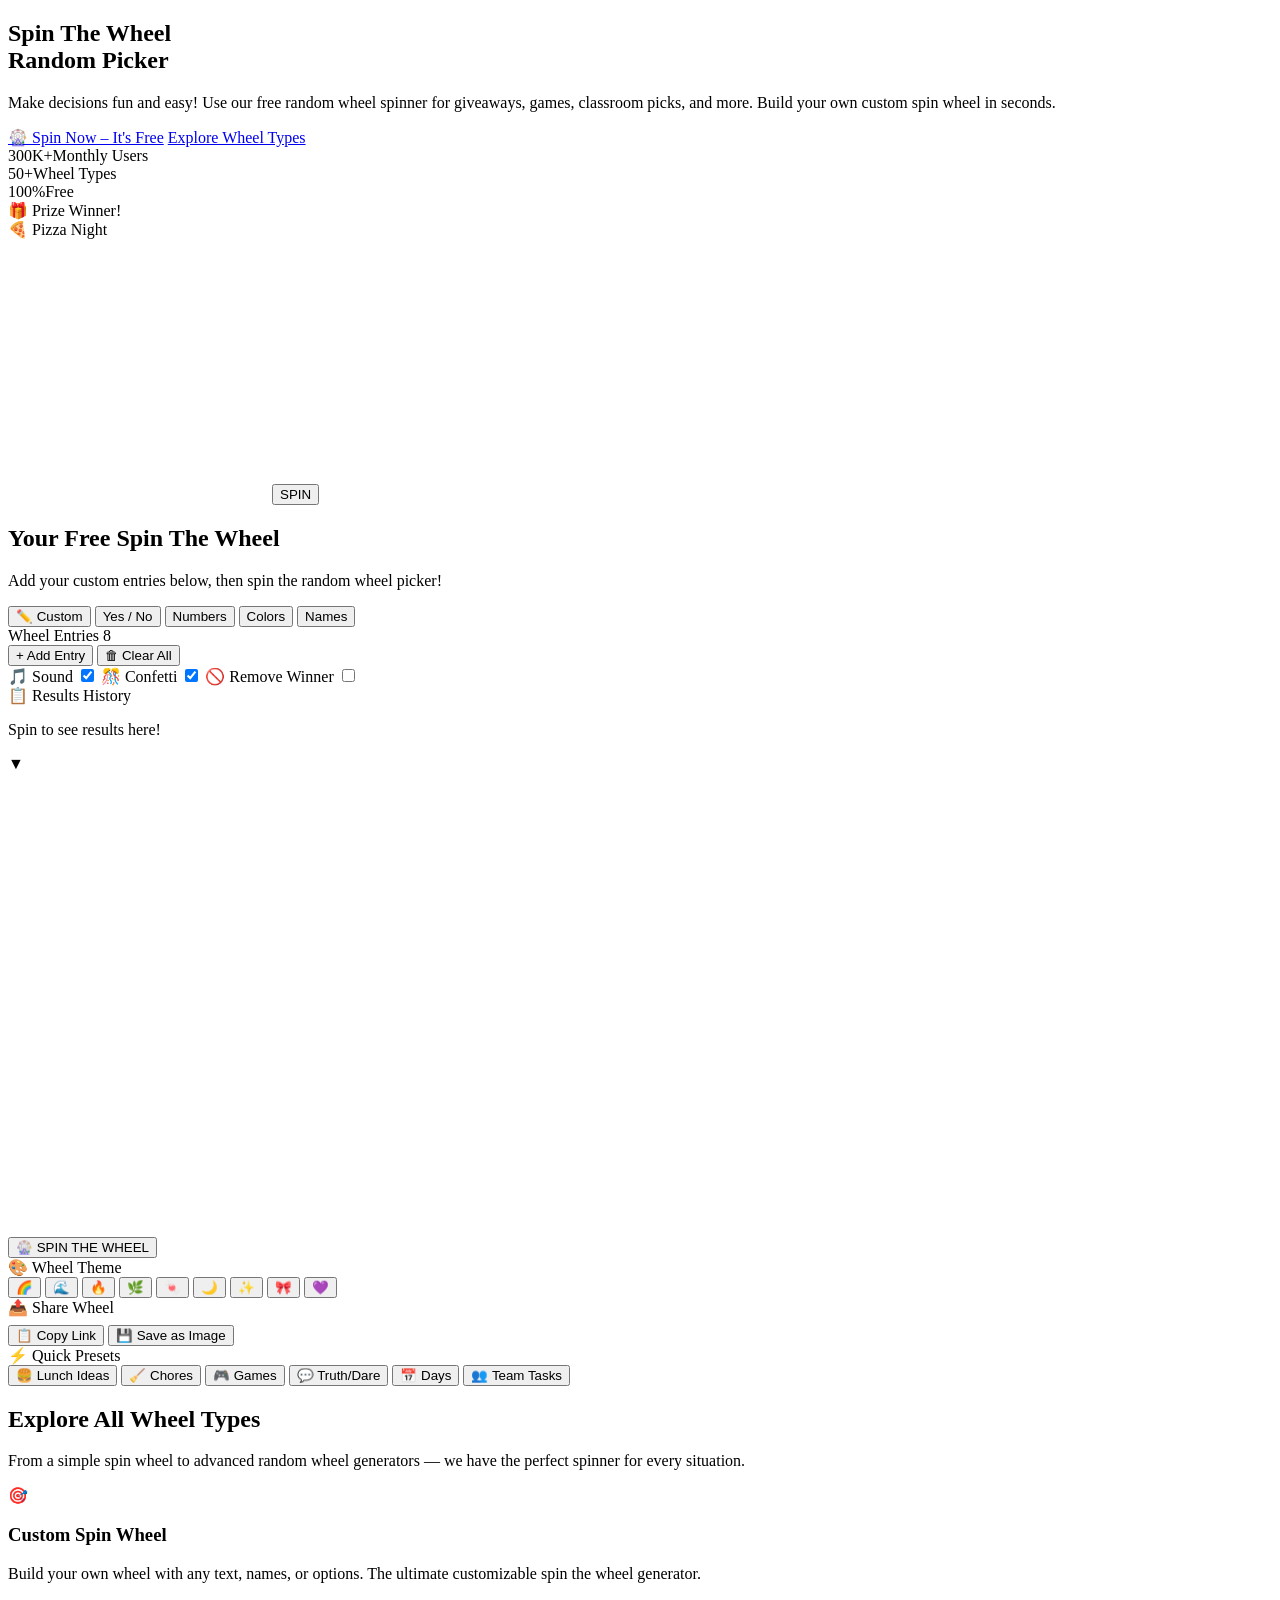
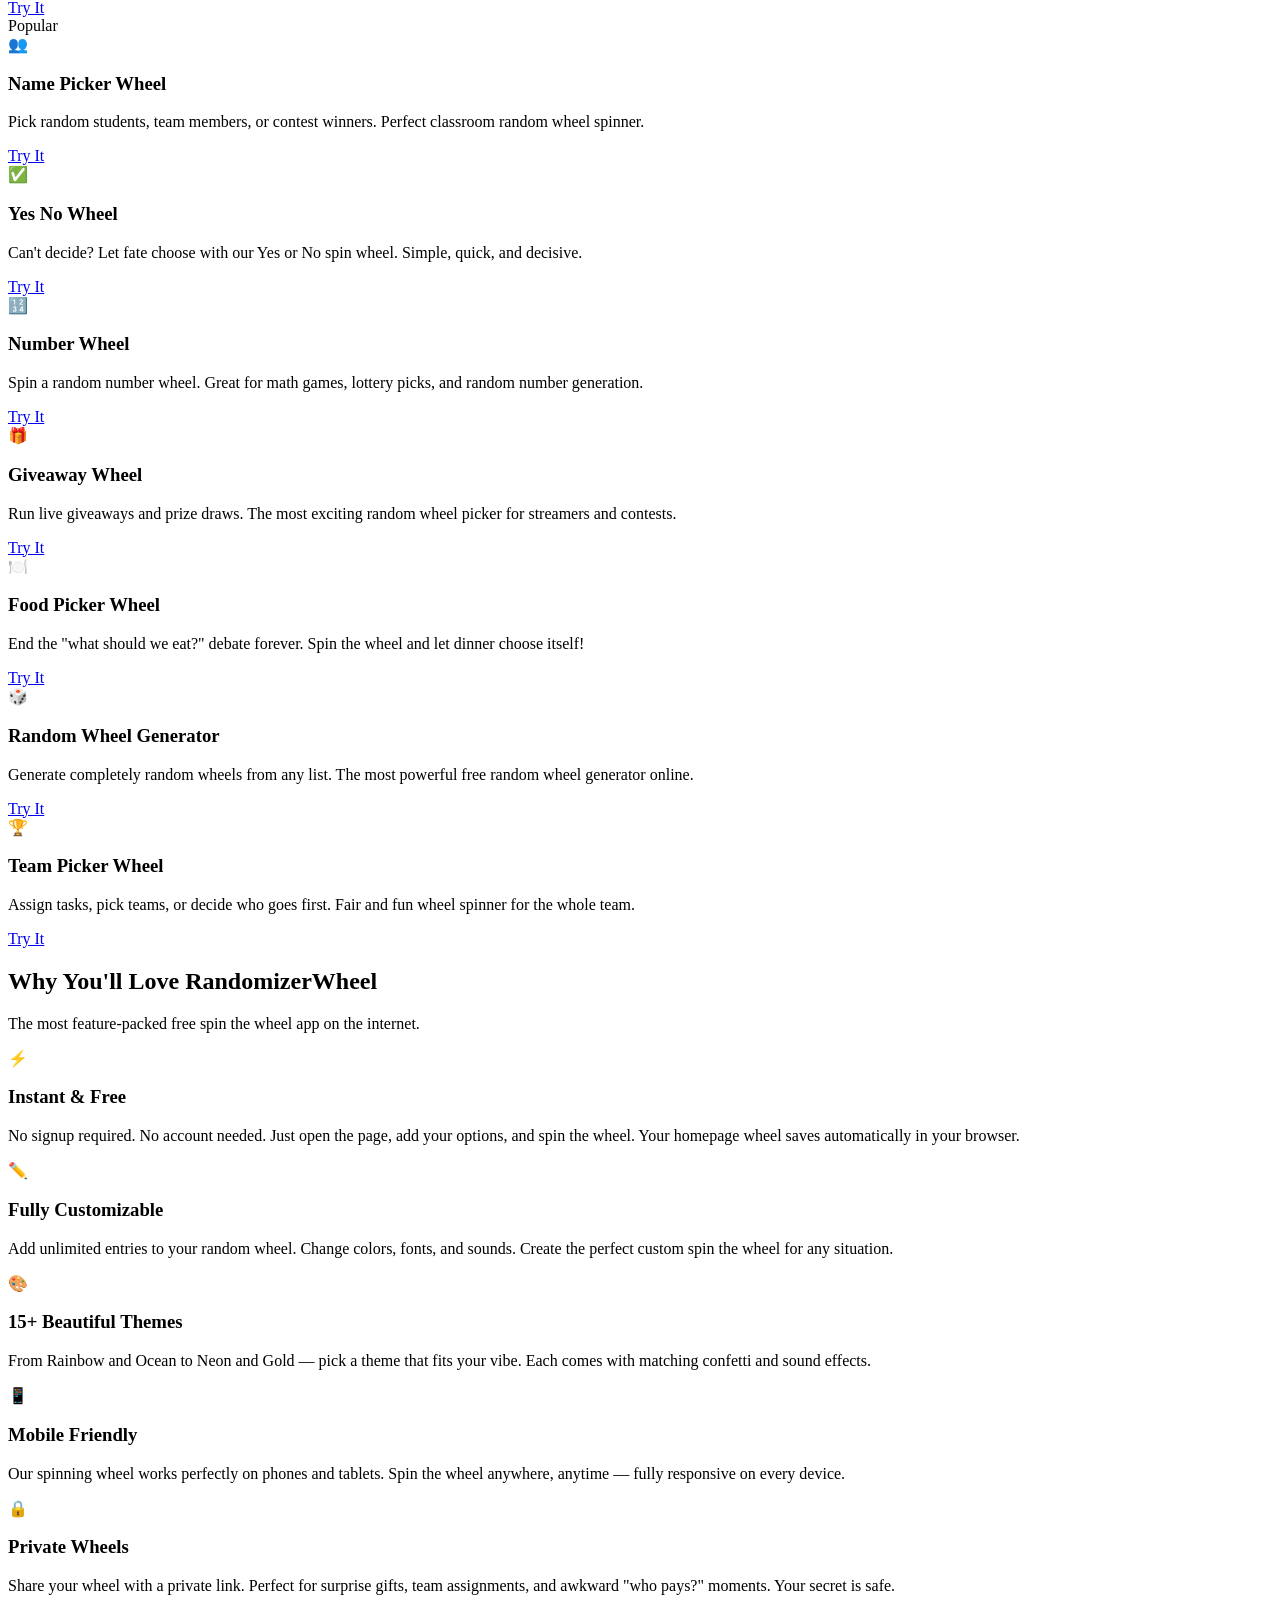
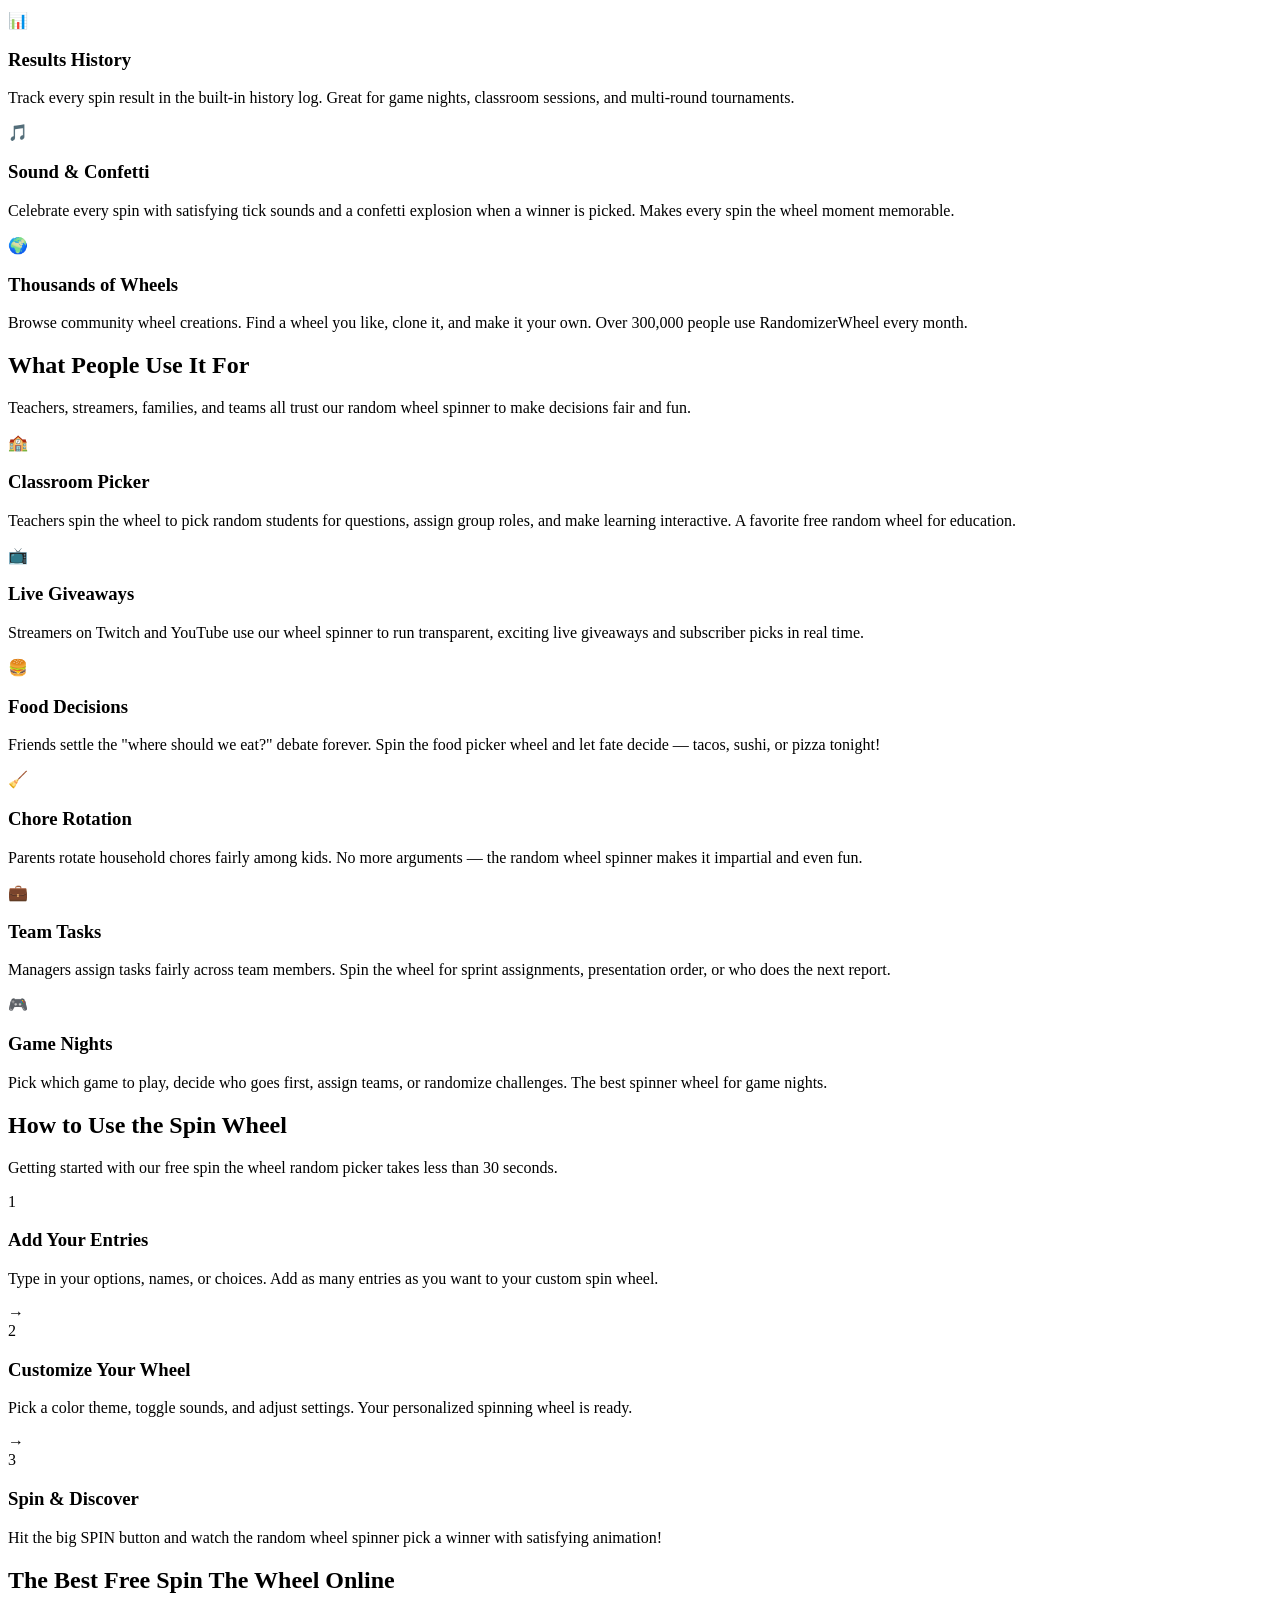
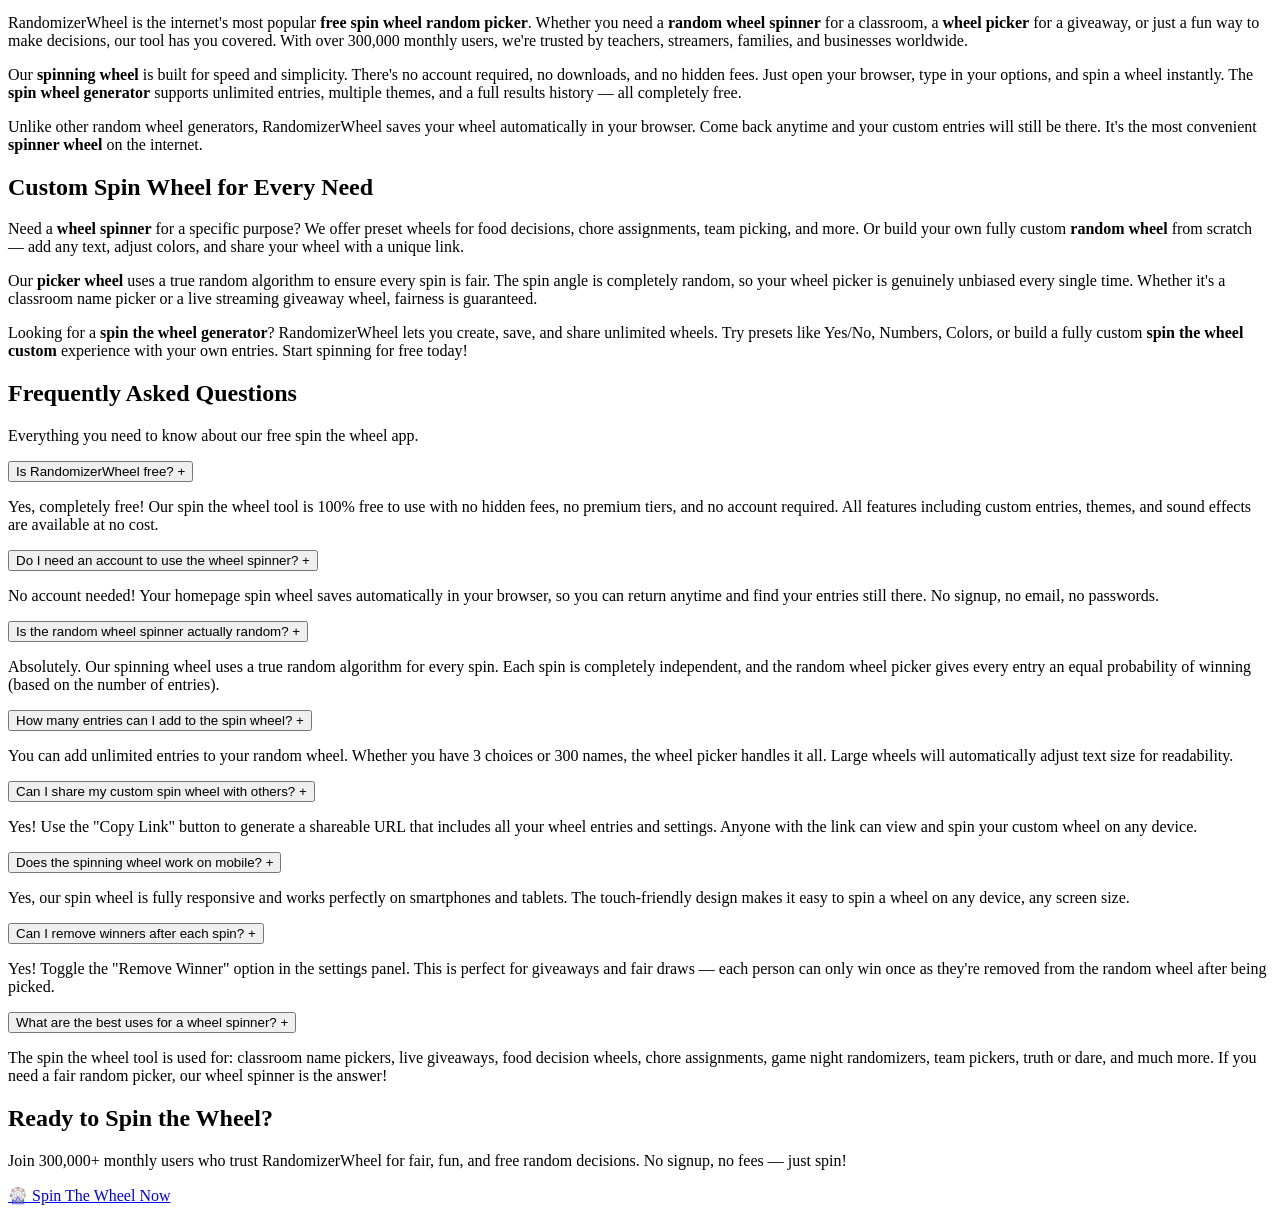
==== index.html @ 2c93ea84 "Update index.html" ====
<!DOCTYPE html>
<html lang="en">
<head>
  <meta charset="UTF-8" />
  <meta name="viewport" content="width=device-width, initial-scale=1.0" />
  <title>Spin The Wheel – Free Random Wheel Spinner | RandomizerWheel</title>
  <meta name="description" content="Spin the wheel for free! Use our random wheel spinner to pick winners, make decisions, and create custom wheels. The best free spin wheel random picker online." />
  <meta name="keywords" content="spin the wheel, wheel spinner, spin wheel, spinner wheel, random wheel, spinning wheel, spin a wheel, random wheel spinner, wheel picker, picker wheel, random wheel generator, free spin wheel" />
  <meta name="robots" content="index, follow" />
  <link rel="canonical" href="https://randomizerwheel.github.io/" />
  <link rel="icon" type="image/png" sizes="32x32" href="/favicon.png">

  <!-- Open Graph -->
  <meta property="og:title" content="Spin The Wheel – Free Random Wheel Spinner" />
  <meta property="og:description" content="Create custom spin wheels, pick random winners, and make decisions fun. Free online random wheel spinner." />
  <meta property="og:url" content="https://randomizerwheel.github.io/" />
  <meta property="og:type" content="website" />

  <!-- Schema Markup -->
  <script type="application/ld+json">
  {
    "@context": "https://schema.org",
    "@type": "WebApplication",
    "name": "RandomizerWheel – Spin The Wheel",
    "url": "https://randomizerwheel.github.io/",
    "description": "Free online spin the wheel random picker. Create custom spinner wheels for giveaways, classroom, games, and decisions.",
    "applicationCategory": "UtilityApplication",
    "operatingSystem": "Web Browser",
    "offers": { "@type": "Offer", "price": "0", "priceCurrency": "USD" },
    "featureList": [
      "Custom spin wheel creator",
      "Random wheel spinner",
      "Wheel picker",
      "Free spin wheel generator",
      "Mobile compatible"
    ]
  }
  </script>

  <link rel="preconnect" href="https://fonts.googleapis.com" />
  <link rel="preconnect" href="https://fonts.gstatic.com" crossorigin />
  <link href="https://fonts.googleapis.com/css2?family=Lilita+One&family=Nunito:wght@400;600;700;800;900&display=swap" rel="stylesheet" />

  <link rel="stylesheet" href="style.css" />
</head>
<body>

  <!-- Header injected by header.js -->
  <div id="site-header"></div>

  <main>
    <!-- HERO SECTION -->
    <section class="hero" id="home">
      <div class="hero-bg">
        <div class="confetti-bg"></div>
      </div>
      <div class="container hero-inner">
        <div class="hero-text">
          <h1 class="hero-title">Spin The Wheel<br /><span class="gradient-text">Random Picker</span></h1>
          <p class="hero-sub">Make decisions fun and easy! Use our free random wheel spinner for giveaways, games, classroom picks, and more. Build your own custom spin wheel in seconds.</p>
          <div class="hero-cta-row">
            <a href="#wheel-app" class="btn btn-primary btn-lg pulse-btn">🎡 Spin Now – It's Free</a>
            <a href="#wheel-types" class="btn btn-outline btn-lg">Explore Wheel Types</a>
          </div>
          <div class="hero-stats">
            <div class="stat"><span class="stat-num">300K+</span><span class="stat-lbl">Monthly Users</span></div>
            <div class="stat"><span class="stat-num">50+</span><span class="stat-lbl">Wheel Types</span></div>
            <div class="stat"><span class="stat-num">100%</span><span class="stat-lbl">Free</span></div>
          </div>
        </div>
        <div class="hero-wheel-preview">
          <div class="floating-card fc1">🎁 Prize Winner!</div>
          <div class="floating-card fc2">🍕 Pizza Night</div>
          <div class="mini-wheel-container">
            <canvas id="heroMiniWheel" width="260" height="260"></canvas>
            <button class="mini-spin-btn" id="heroSpinBtn">SPIN</button>
          </div>
        </div>
      </div>
    </section>

    <!-- MAIN WHEEL APP SECTION -->
    <section class="wheel-app-section" id="wheel-app">
      <div class="container">
        <h2 class="section-title">Your Free Spin The Wheel</h2>
        <p class="section-sub">Add your custom entries below, then spin the random wheel picker!</p>

        <div class="app-layout">
          <!-- Left Panel: Controls -->
          <div class="app-controls">
            <div class="wheel-type-tabs">
              <button class="tab-btn active" data-wheel="custom">✏️ Custom</button>
              <button class="tab-btn" data-wheel="yesno">Yes / No</button>
              <button class="tab-btn" data-wheel="numbers">Numbers</button>
              <button class="tab-btn" data-wheel="colors">Colors</button>
              <button class="tab-btn" data-wheel="names">Names</button>
            </div>

            <div class="entries-panel" id="entriesPanel">
              <div class="entries-header">
                <span>Wheel Entries</span>
                <span class="entry-count" id="entryCount">8</span>
              </div>
              <div class="entries-list" id="entriesList"></div>
              <div class="entries-actions">
                <button class="btn btn-sm btn-add" id="addEntryBtn">+ Add Entry</button>
                <button class="btn btn-sm btn-danger" id="clearAllBtn">🗑 Clear All</button>
              </div>
            </div>

            <div class="spin-settings">
              <label class="setting-row">
                <span>🎵 Sound</span>
                <input type="checkbox" id="soundToggle" checked />
                <span class="toggle"></span>
              </label>
              <label class="setting-row">
                <span>🎊 Confetti</span>
                <input type="checkbox" id="confettiToggle" checked />
                <span class="toggle"></span>
              </label>
              <label class="setting-row">
                <span>🚫 Remove Winner</span>
                <input type="checkbox" id="removeToggle" />
                <span class="toggle"></span>
              </label>
            </div>

            <div class="results-history" id="resultsHistory">
              <div class="results-title">📋 Results History</div>
              <div id="historyList" class="history-list"><p class="history-empty">Spin to see results here!</p></div>
              <button class="btn btn-sm btn-outline" id="clearHistoryBtn" style="display:none">Clear History</button>
            </div>
          </div>

          <!-- Center: Wheel Canvas -->
          <div class="wheel-center">
            <div class="wheel-wrapper">
              <div class="wheel-pointer">▼</div>
              <canvas id="mainWheel" width="460" height="460"></canvas>
            </div>
            <button class="btn btn-primary btn-xl spin-main-btn" id="mainSpinBtn">
              <span class="spin-icon">🎡</span> SPIN THE WHEEL
            </button>
            <div class="winner-display" id="winnerDisplay" style="display:none">
              <div class="winner-inner">
                <div class="winner-emoji">🎉</div>
                <div class="winner-label">Winner!</div>
                <div class="winner-name" id="winnerName"></div>
                <button class="btn btn-sm btn-outline" id="spinAgainBtn">Spin Again</button>
              </div>
            </div>
          </div>

          <!-- Right Panel: Themes -->
          <div class="app-right">
            <div class="theme-panel">
              <div class="theme-title">🎨 Wheel Theme</div>
              <div class="theme-grid" id="themeGrid">
                <button class="theme-btn active" data-theme="rainbow" title="Rainbow">🌈</button>
                <button class="theme-btn" data-theme="ocean" title="Ocean">🌊</button>
                <button class="theme-btn" data-theme="fire" title="Fire">🔥</button>
                <button class="theme-btn" data-theme="forest" title="Forest">🌿</button>
                <button class="theme-btn" data-theme="candy" title="Candy">🍬</button>
                <button class="theme-btn" data-theme="night" title="Night">🌙</button>
                <button class="theme-btn" data-theme="gold" title="Gold">✨</button>
                <button class="theme-btn" data-theme="pastel" title="Pastel">🎀</button>
                <button class="theme-btn" data-theme="neon" title="Neon">💜</button>
              </div>
            </div>

            <div class="share-panel">
              <div class="theme-title">📤 Share Wheel</div>
              <button class="btn btn-sm btn-outline full-width" id="copyLinkBtn">📋 Copy Link</button>
              <button class="btn btn-sm btn-outline full-width" id="saveImageBtn" style="margin-top:8px">💾 Save as Image</button>
            </div>

            <div class="quick-presets">
              <div class="theme-title">⚡ Quick Presets</div>
              <button class="preset-btn" data-preset="lunch">🍔 Lunch Ideas</button>
              <button class="preset-btn" data-preset="chores">🧹 Chores</button>
              <button class="preset-btn" data-preset="games">🎮 Games</button>
              <button class="preset-btn" data-preset="truth">💬 Truth/Dare</button>
              <button class="preset-btn" data-preset="days">📅 Days</button>
              <button class="preset-btn" data-preset="team">👥 Team Tasks</button>
            </div>
          </div>
        </div>
      </div>
    </section>

    <!-- WHEEL TYPES SECTION -->
    <section class="wheel-types-section" id="wheel-types">
      <div class="container">
        <h2 class="section-title">Explore All Wheel Types</h2>
        <p class="section-sub">From a simple spin wheel to advanced random wheel generators — we have the perfect spinner for every situation.</p>
        <div class="types-grid">
          <div class="type-card">
            <div class="type-icon">🎯</div>
            <h3>Custom Spin Wheel</h3>
            <p>Build your own wheel with any text, names, or options. The ultimate customizable spin the wheel generator.</p>
            <a href="#wheel-app" class="btn btn-sm btn-primary">Try It</a>
          </div>
          <div class="type-card featured">
            <div class="type-badge">Popular</div>
            <div class="type-icon">👥</div>
            <h3>Name Picker Wheel</h3>
            <p>Pick random students, team members, or contest winners. Perfect classroom random wheel spinner.</p>
            <a href="#wheel-app" class="btn btn-sm btn-primary">Try It</a>
          </div>
          <div class="type-card">
            <div class="type-icon">✅</div>
            <h3>Yes No Wheel</h3>
            <p>Can't decide? Let fate choose with our Yes or No spin wheel. Simple, quick, and decisive.</p>
            <a href="#wheel-app" class="btn btn-sm btn-primary">Try It</a>
          </div>
          <div class="type-card">
            <div class="type-icon">🔢</div>
            <h3>Number Wheel</h3>
            <p>Spin a random number wheel. Great for math games, lottery picks, and random number generation.</p>
            <a href="#wheel-app" class="btn btn-sm btn-primary">Try It</a>
          </div>
          <div class="type-card">
            <div class="type-icon">🎁</div>
            <h3>Giveaway Wheel</h3>
            <p>Run live giveaways and prize draws. The most exciting random wheel picker for streamers and contests.</p>
            <a href="#wheel-app" class="btn btn-sm btn-primary">Try It</a>
          </div>
          <div class="type-card">
            <div class="type-icon">🍽️</div>
            <h3>Food Picker Wheel</h3>
            <p>End the "what should we eat?" debate forever. Spin the wheel and let dinner choose itself!</p>
            <a href="#wheel-app" class="btn btn-sm btn-primary">Try It</a>
          </div>
          <div class="type-card">
            <div class="type-icon">🎲</div>
            <h3>Random Wheel Generator</h3>
            <p>Generate completely random wheels from any list. The most powerful free random wheel generator online.</p>
            <a href="#wheel-app" class="btn btn-sm btn-primary">Try It</a>
          </div>
          <div class="type-card">
            <div class="type-icon">🏆</div>
            <h3>Team Picker Wheel</h3>
            <p>Assign tasks, pick teams, or decide who goes first. Fair and fun wheel spinner for the whole team.</p>
            <a href="#wheel-app" class="btn btn-sm btn-primary">Try It</a>
          </div>
        </div>
      </div>
    </section>

    <!-- FEATURES SECTION -->
    <section class="features-section" id="features">
      <div class="container">
        <h2 class="section-title">Why You'll Love RandomizerWheel</h2>
        <p class="section-sub">The most feature-packed free spin the wheel app on the internet.</p>
        <div class="features-grid">
          <div class="feature-item">
            <div class="feat-icon">⚡</div>
            <h3>Instant & Free</h3>
            <p>No signup required. No account needed. Just open the page, add your options, and spin the wheel. Your homepage wheel saves automatically in your browser.</p>
          </div>
          <div class="feature-item">
            <div class="feat-icon">✏️</div>
            <h3>Fully Customizable</h3>
            <p>Add unlimited entries to your random wheel. Change colors, fonts, and sounds. Create the perfect custom spin the wheel for any situation.</p>
          </div>
          <div class="feature-item">
            <div class="feat-icon">🎨</div>
            <h3>15+ Beautiful Themes</h3>
            <p>From Rainbow and Ocean to Neon and Gold — pick a theme that fits your vibe. Each comes with matching confetti and sound effects.</p>
          </div>
          <div class="feature-item">
            <div class="feat-icon">📱</div>
            <h3>Mobile Friendly</h3>
            <p>Our spinning wheel works perfectly on phones and tablets. Spin the wheel anywhere, anytime — fully responsive on every device.</p>
          </div>
          <div class="feature-item">
            <div class="feat-icon">🔒</div>
            <h3>Private Wheels</h3>
            <p>Share your wheel with a private link. Perfect for surprise gifts, team assignments, and awkward "who pays?" moments. Your secret is safe.</p>
          </div>
          <div class="feature-item">
            <div class="feat-icon">📊</div>
            <h3>Results History</h3>
            <p>Track every spin result in the built-in history log. Great for game nights, classroom sessions, and multi-round tournaments.</p>
          </div>
          <div class="feature-item">
            <div class="feat-icon">🎵</div>
            <h3>Sound & Confetti</h3>
            <p>Celebrate every spin with satisfying tick sounds and a confetti explosion when a winner is picked. Makes every spin the wheel moment memorable.</p>
          </div>
          <div class="feature-item">
            <div class="feat-icon">🌍</div>
            <h3>Thousands of Wheels</h3>
            <p>Browse community wheel creations. Find a wheel you like, clone it, and make it your own. Over 300,000 people use RandomizerWheel every month.</p>
          </div>
        </div>
      </div>
    </section>

    <!-- USE CASES SECTION -->
    <section class="usecases-section" id="use-cases">
      <div class="container">
        <h2 class="section-title">What People Use It For</h2>
        <p class="section-sub">Teachers, streamers, families, and teams all trust our random wheel spinner to make decisions fair and fun.</p>
        <div class="usecase-grid">
          <div class="usecase-card">
            <span class="uc-emoji">🏫</span>
            <h3>Classroom Picker</h3>
            <p>Teachers spin the wheel to pick random students for questions, assign group roles, and make learning interactive. A favorite free random wheel for education.</p>
          </div>
          <div class="usecase-card">
            <span class="uc-emoji">📺</span>
            <h3>Live Giveaways</h3>
            <p>Streamers on Twitch and YouTube use our wheel spinner to run transparent, exciting live giveaways and subscriber picks in real time.</p>
          </div>
          <div class="usecase-card">
            <span class="uc-emoji">🍔</span>
            <h3>Food Decisions</h3>
            <p>Friends settle the "where should we eat?" debate forever. Spin the food picker wheel and let fate decide — tacos, sushi, or pizza tonight!</p>
          </div>
          <div class="usecase-card">
            <span class="uc-emoji">🧹</span>
            <h3>Chore Rotation</h3>
            <p>Parents rotate household chores fairly among kids. No more arguments — the random wheel spinner makes it impartial and even fun.</p>
          </div>
          <div class="usecase-card">
            <span class="uc-emoji">💼</span>
            <h3>Team Tasks</h3>
            <p>Managers assign tasks fairly across team members. Spin the wheel for sprint assignments, presentation order, or who does the next report.</p>
          </div>
          <div class="usecase-card">
            <span class="uc-emoji">🎮</span>
            <h3>Game Nights</h3>
            <p>Pick which game to play, decide who goes first, assign teams, or randomize challenges. The best spinner wheel for game nights.</p>
          </div>
        </div>
      </div>
    </section>

    <!-- HOW IT WORKS SECTION -->
    <section class="how-section" id="how-it-works">
      <div class="container">
        <h2 class="section-title">How to Use the Spin Wheel</h2>
        <p class="section-sub">Getting started with our free spin the wheel random picker takes less than 30 seconds.</p>
        <div class="steps-row">
          <div class="step">
            <div class="step-num">1</div>
            <div class="step-content">
              <h3>Add Your Entries</h3>
              <p>Type in your options, names, or choices. Add as many entries as you want to your custom spin wheel.</p>
            </div>
          </div>
          <div class="step-arrow">→</div>
          <div class="step">
            <div class="step-num">2</div>
            <div class="step-content">
              <h3>Customize Your Wheel</h3>
              <p>Pick a color theme, toggle sounds, and adjust settings. Your personalized spinning wheel is ready.</p>
            </div>
          </div>
          <div class="step-arrow">→</div>
          <div class="step">
            <div class="step-num">3</div>
            <div class="step-content">
              <h3>Spin & Discover</h3>
              <p>Hit the big SPIN button and watch the random wheel spinner pick a winner with satisfying animation!</p>
            </div>
          </div>
        </div>
      </div>
    </section>

    <!-- SEO CONTENT SECTION -->
    <section class="seo-section" id="about-wheel">
      <div class="container">
        <div class="seo-grid">
          <div class="seo-text">
            <h2>The Best Free Spin The Wheel Online</h2>
            <p>RandomizerWheel is the internet's most popular <strong>free spin wheel random picker</strong>. Whether you need a <strong>random wheel spinner</strong> for a classroom, a <strong>wheel picker</strong> for a giveaway, or just a fun way to make decisions, our tool has you covered. With over 300,000 monthly users, we're trusted by teachers, streamers, families, and businesses worldwide.</p>
            <p>Our <strong>spinning wheel</strong> is built for speed and simplicity. There's no account required, no downloads, and no hidden fees. Just open your browser, type in your options, and spin a wheel instantly. The <strong>spin wheel generator</strong> supports unlimited entries, multiple themes, and a full results history — all completely free.</p>
            <p>Unlike other random wheel generators, RandomizerWheel saves your wheel automatically in your browser. Come back anytime and your custom entries will still be there. It's the most convenient <strong>spinner wheel</strong> on the internet.</p>
          </div>
          <div class="seo-text">
            <h2>Custom Spin Wheel for Every Need</h2>
            <p>Need a <strong>wheel spinner</strong> for a specific purpose? We offer preset wheels for food decisions, chore assignments, team picking, and more. Or build your own fully custom <strong>random wheel</strong> from scratch — add any text, adjust colors, and share your wheel with a unique link.</p>
            <p>Our <strong>picker wheel</strong> uses a true random algorithm to ensure every spin is fair. The spin angle is completely random, so your wheel picker is genuinely unbiased every single time. Whether it's a classroom name picker or a live streaming giveaway wheel, fairness is guaranteed.</p>
            <p>Looking for a <strong>spin the wheel generator</strong>? RandomizerWheel lets you create, save, and share unlimited wheels. Try presets like Yes/No, Numbers, Colors, or build a fully custom <strong>spin the wheel custom</strong> experience with your own entries. Start spinning for free today!</p>
          </div>
        </div>
      </div>
    </section>

    <!-- FAQ SECTION -->
    <section class="faq-section" id="faq">
      <div class="container">
        <h2 class="section-title">Frequently Asked Questions</h2>
        <p class="section-sub">Everything you need to know about our free spin the wheel app.</p>
        <div class="faq-list">
          <div class="faq-item">
            <button class="faq-q">Is RandomizerWheel free? <span class="faq-icon">+</span></button>
            <div class="faq-a"><p>Yes, completely free! Our spin the wheel tool is 100% free to use with no hidden fees, no premium tiers, and no account required. All features including custom entries, themes, and sound effects are available at no cost.</p></div>
          </div>
          <div class="faq-item">
            <button class="faq-q">Do I need an account to use the wheel spinner? <span class="faq-icon">+</span></button>
            <div class="faq-a"><p>No account needed! Your homepage spin wheel saves automatically in your browser, so you can return anytime and find your entries still there. No signup, no email, no passwords.</p></div>
          </div>
          <div class="faq-item">
            <button class="faq-q">Is the random wheel spinner actually random? <span class="faq-icon">+</span></button>
            <div class="faq-a"><p>Absolutely. Our spinning wheel uses a true random algorithm for every spin. Each spin is completely independent, and the random wheel picker gives every entry an equal probability of winning (based on the number of entries).</p></div>
          </div>
          <div class="faq-item">
            <button class="faq-q">How many entries can I add to the spin wheel? <span class="faq-icon">+</span></button>
            <div class="faq-a"><p>You can add unlimited entries to your random wheel. Whether you have 3 choices or 300 names, the wheel picker handles it all. Large wheels will automatically adjust text size for readability.</p></div>
          </div>
          <div class="faq-item">
            <button class="faq-q">Can I share my custom spin wheel with others? <span class="faq-icon">+</span></button>
            <div class="faq-a"><p>Yes! Use the "Copy Link" button to generate a shareable URL that includes all your wheel entries and settings. Anyone with the link can view and spin your custom wheel on any device.</p></div>
          </div>
          <div class="faq-item">
            <button class="faq-q">Does the spinning wheel work on mobile? <span class="faq-icon">+</span></button>
            <div class="faq-a"><p>Yes, our spin wheel is fully responsive and works perfectly on smartphones and tablets. The touch-friendly design makes it easy to spin a wheel on any device, any screen size.</p></div>
          </div>
          <div class="faq-item">
            <button class="faq-q">Can I remove winners after each spin? <span class="faq-icon">+</span></button>
            <div class="faq-a"><p>Yes! Toggle the "Remove Winner" option in the settings panel. This is perfect for giveaways and fair draws — each person can only win once as they're removed from the random wheel after being picked.</p></div>
          </div>
          <div class="faq-item">
            <button class="faq-q">What are the best uses for a wheel spinner? <span class="faq-icon">+</span></button>
            <div class="faq-a"><p>The spin the wheel tool is used for: classroom name pickers, live giveaways, food decision wheels, chore assignments, game night randomizers, team pickers, truth or dare, and much more. If you need a fair random picker, our wheel spinner is the answer!</p></div>
          </div>
        </div>
      </div>
    </section>

    <!-- CTA SECTION -->
    <section class="cta-section">
      <div class="container">
        <div class="cta-inner">
          <h2>Ready to Spin the Wheel?</h2>
          <p>Join 300,000+ monthly users who trust RandomizerWheel for fair, fun, and free random decisions. No signup, no fees — just spin!</p>
          <a href="#wheel-app" class="btn btn-primary btn-xl pulse-btn">🎡 Spin The Wheel Now</a>
        </div>
      </div>
    </section>
  </main>

  <!-- Footer injected by footer.js -->
  <div id="site-footer"></div>

  <!-- Confetti canvas -->
  <canvas id="confettiCanvas" style="position:fixed;top:0;left:0;width:100%;height:100%;pointer-events:none;z-index:9999;display:none;"></canvas>

  <!-- Scripts -->
  <script src="header.js"></script>
  <script src="footer.js"></script>
  <script src="wheel.js"></script>
  <script src="app.js"></script>
</body>
</html>
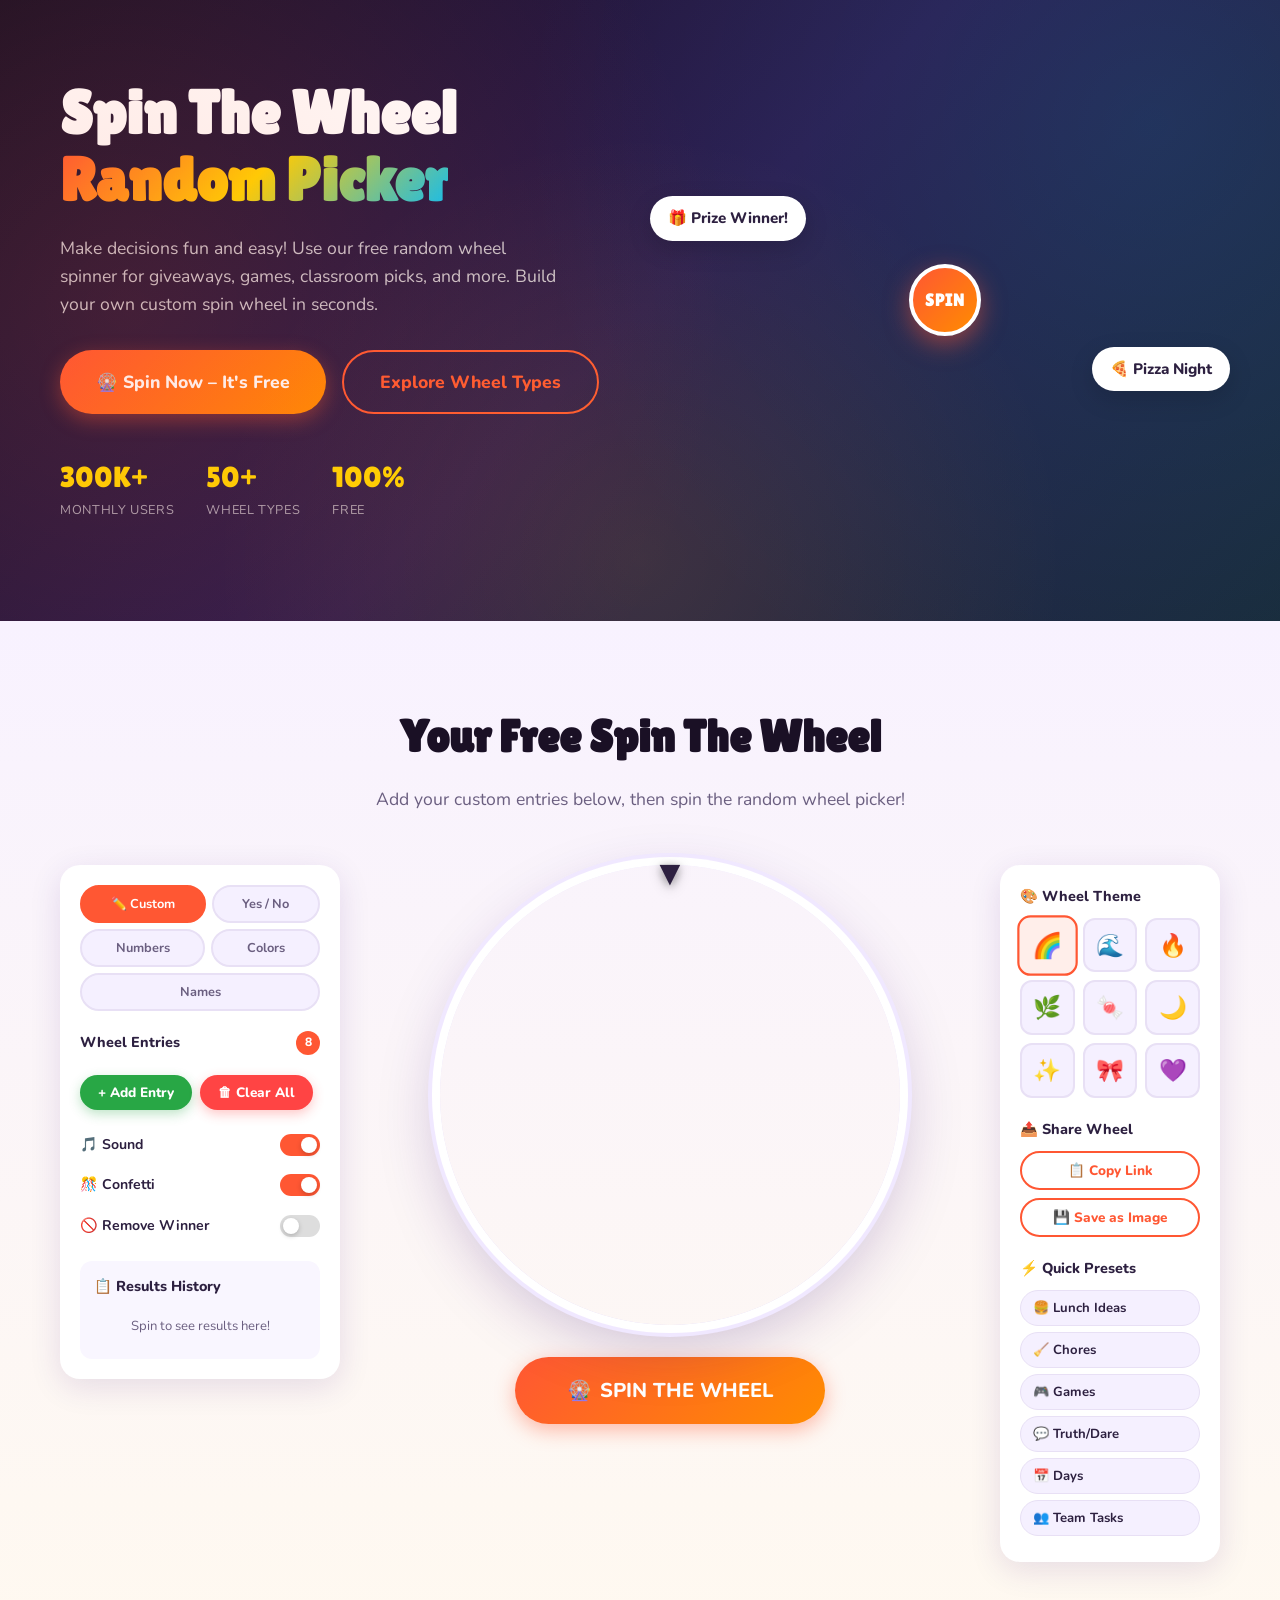
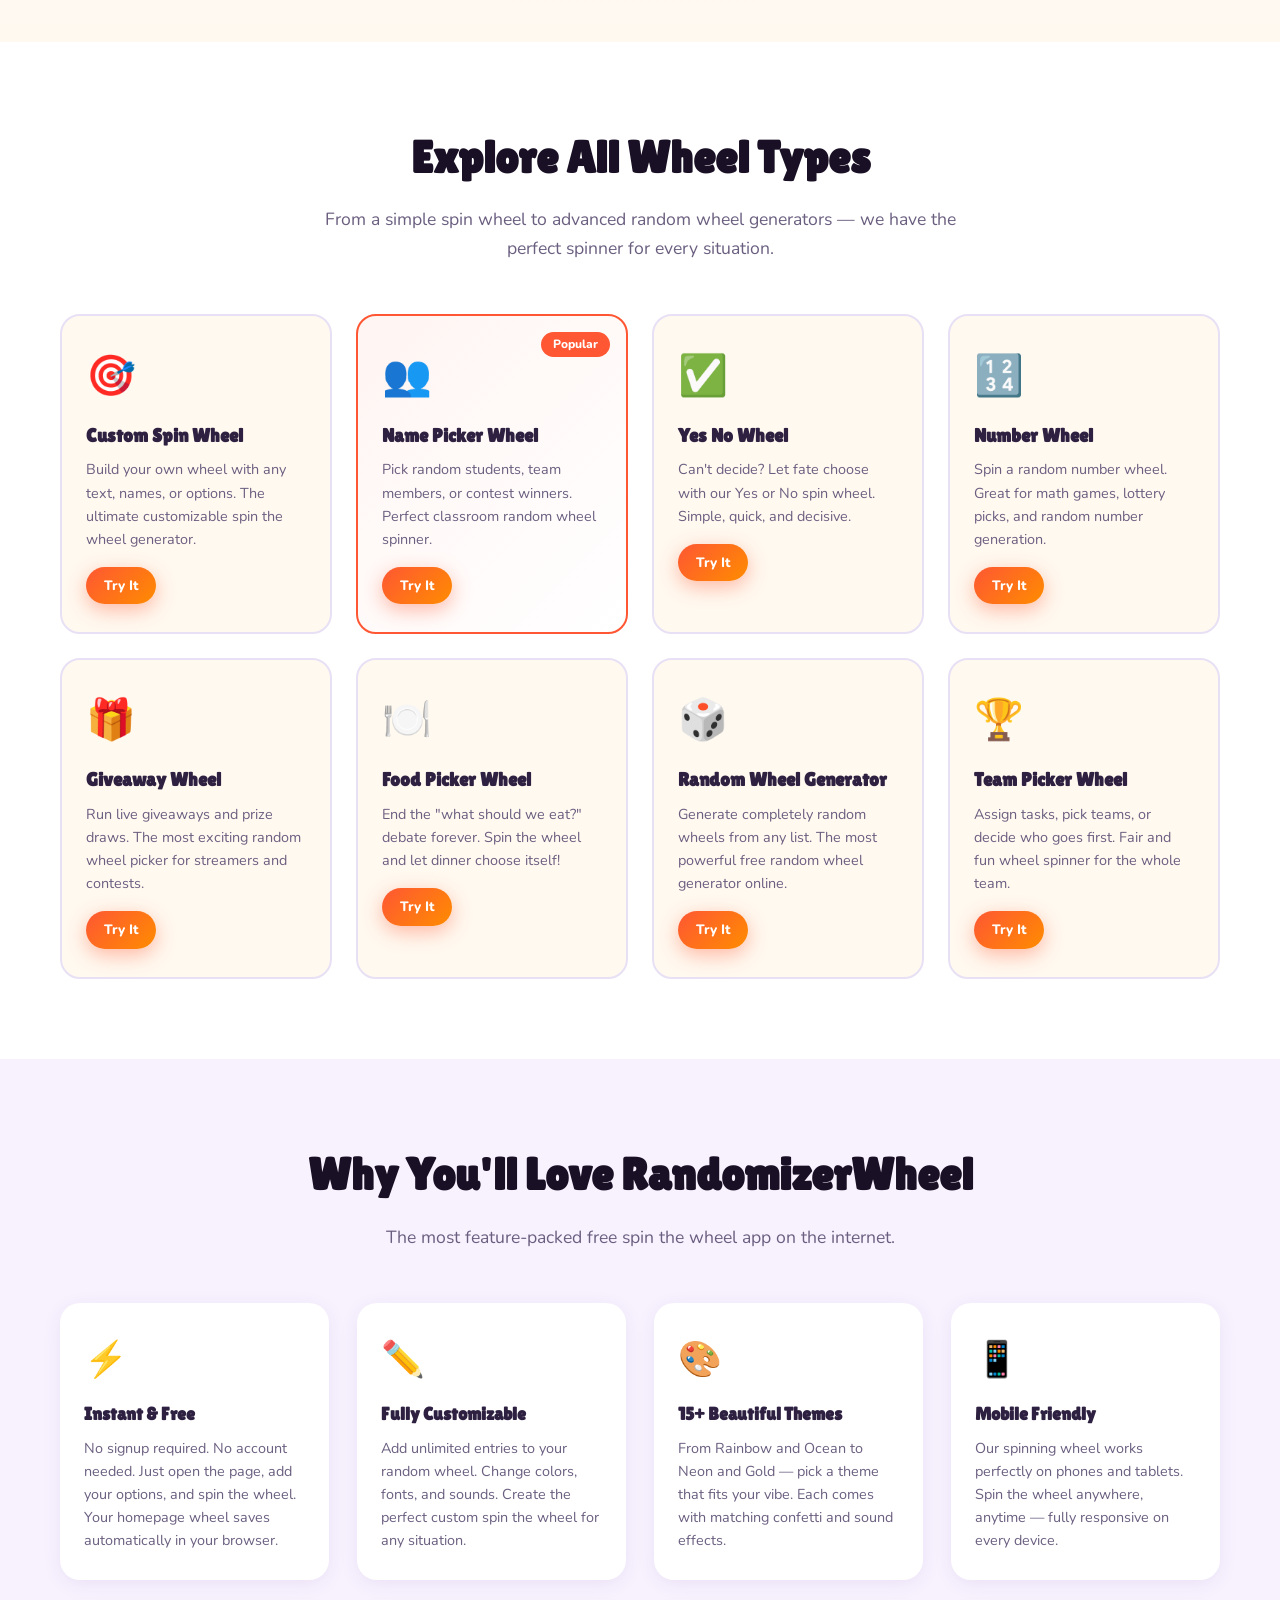
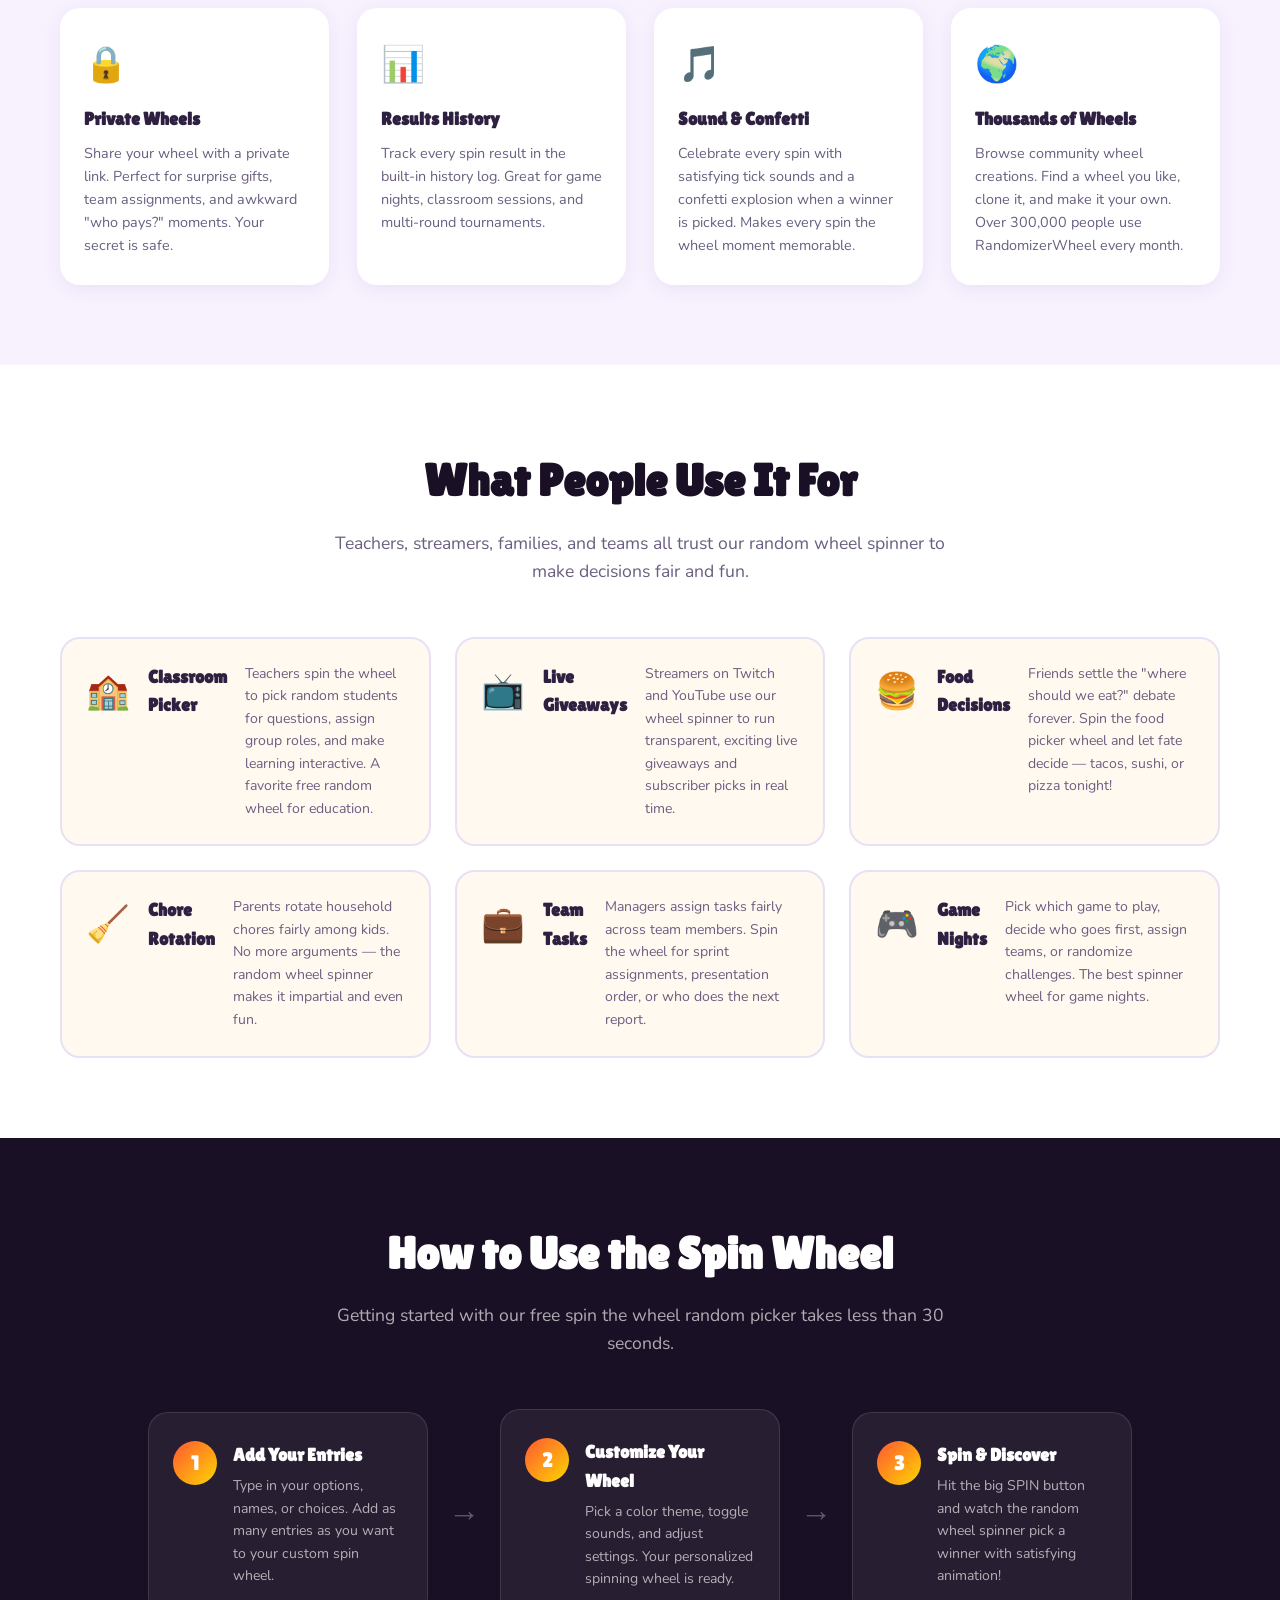
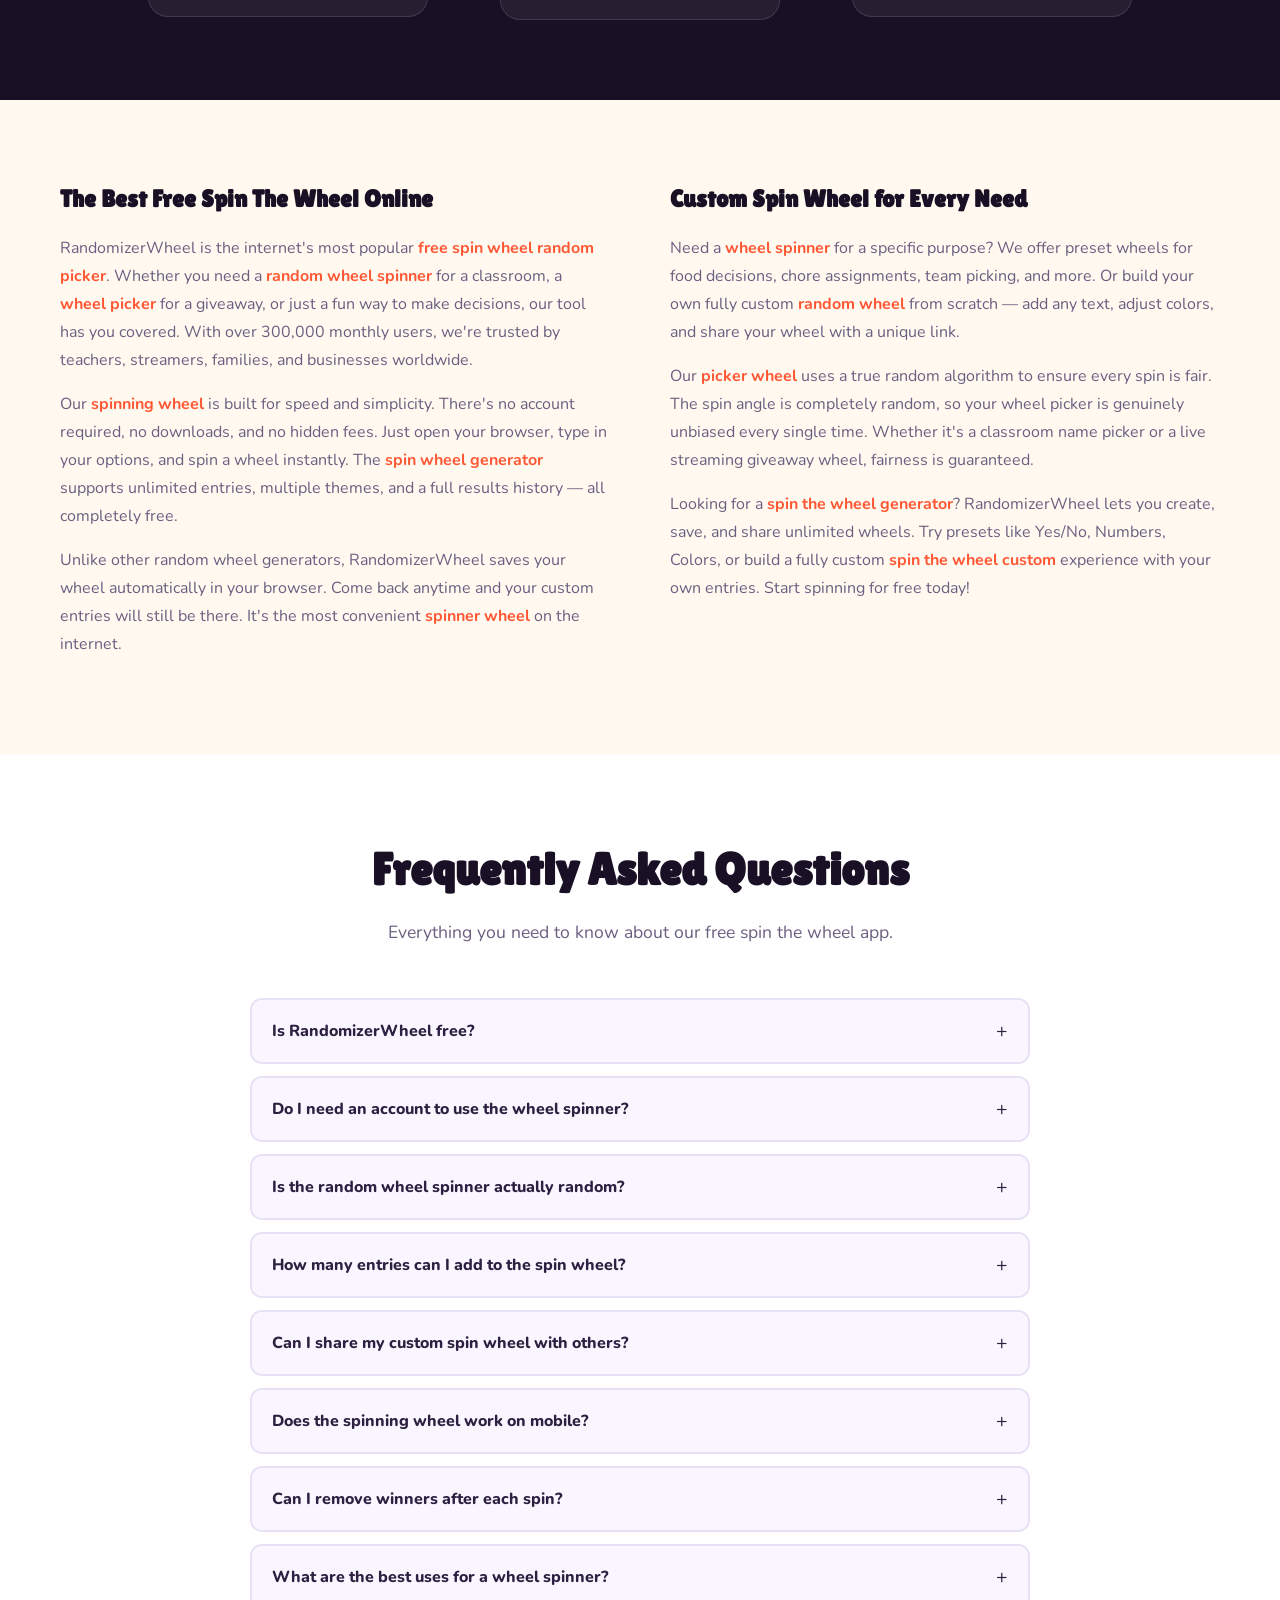
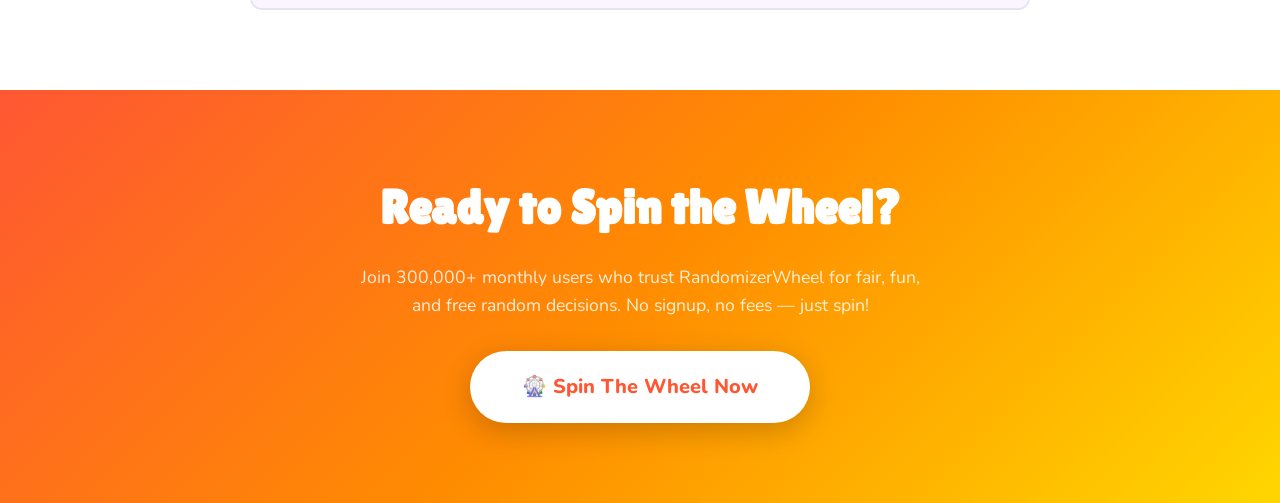
==== commit 588c058a: "Update index.html" ====
--- a/index.html
+++ b/index.html
@@ -41,7 +41,7 @@
   <link rel="preconnect" href="https://fonts.gstatic.com" crossorigin />
   <link href="https://fonts.googleapis.com/css2?family=Lilita+One&family=Nunito:wght@400;600;700;800;900&display=swap" rel="stylesheet" />
 
-  <link rel="stylesheet" href="style.css" />
+  <link rel="stylesheet" href="css/style.css" />
 </head>
 <body>
 
--- a/css/style.css
+++ b/css/style.css
@@ -0,0 +1,603 @@
+/* =============================================
+   RANDOMIZERWHEEL – SPIN THE WHEEL
+   style.css
+   ============================================= */
+
+:root {
+  --primary: #ff5733;
+  --primary-dark: #e03e1f;
+  --secondary: #ffd600;
+  --accent: #00c2ff;
+  --dark: #1a1025;
+  --dark2: #2b1f40;
+  --light: #fff9f0;
+  --card-bg: #ffffff;
+  --border: #e8e0f5;
+  --text: #2d2040;
+  --text-light: #6b5f80;
+  --shadow: 0 8px 32px rgba(60,20,120,0.12);
+  --shadow-lg: 0 20px 60px rgba(60,20,120,0.18);
+  --radius: 20px;
+  --radius-sm: 12px;
+  --font-head: 'Lilita One', cursive;
+  --font-body: 'Nunito', sans-serif;
+}
+
+*, *::before, *::after { box-sizing: border-box; margin: 0; padding: 0; }
+
+html { scroll-behavior: smooth; }
+
+body {
+  font-family: var(--font-body);
+  background: var(--light);
+  color: var(--text);
+  line-height: 1.6;
+  overflow-x: hidden;
+}
+
+/* ---- UTILITY ---- */
+.container { max-width: 1200px; margin: 0 auto; padding: 0 20px; }
+.section-title {
+  font-family: var(--font-head);
+  font-size: clamp(1.8rem, 4vw, 2.8rem);
+  text-align: center;
+  color: var(--dark);
+  margin-bottom: 12px;
+}
+.section-sub {
+  text-align: center;
+  color: var(--text-light);
+  font-size: 1.1rem;
+  margin-bottom: 52px;
+  max-width: 640px;
+  margin-left: auto;
+  margin-right: auto;
+}
+.gradient-text {
+  background: linear-gradient(135deg, #ff5733, #ffd600, #00c2ff);
+  -webkit-background-clip: text;
+  -webkit-text-fill-color: transparent;
+  background-clip: text;
+}
+
+/* ---- BUTTONS ---- */
+.btn {
+  display: inline-flex; align-items: center; gap: 8px;
+  font-family: var(--font-body); font-weight: 800;
+  border: none; border-radius: 50px; cursor: pointer;
+  transition: all 0.25s ease; text-decoration: none;
+}
+.btn-primary {
+  background: linear-gradient(135deg, var(--primary), #ff8c00);
+  color: #fff;
+  box-shadow: 0 6px 20px rgba(255,87,51,0.4);
+}
+.btn-primary:hover { transform: translateY(-2px); box-shadow: 0 10px 30px rgba(255,87,51,0.55); }
+.btn-outline {
+  background: transparent; color: var(--primary);
+  border: 2.5px solid var(--primary);
+}
+.btn-outline:hover { background: var(--primary); color: #fff; }
+.btn-danger { background: #ff4444; color: #fff; box-shadow: 0 4px 12px rgba(255,68,68,0.3); }
+.btn-danger:hover { background: #cc0000; }
+.btn-add { background: #28a745; color: #fff; box-shadow: 0 4px 12px rgba(40,167,69,0.3); }
+.btn-add:hover { background: #1e7e34; }
+.btn-sm { font-size: 0.85rem; padding: 8px 18px; }
+.btn-lg { font-size: 1.1rem; padding: 16px 36px; }
+.btn-xl { font-size: 1.25rem; padding: 20px 52px; }
+.full-width { width: 100%; justify-content: center; }
+.pulse-btn { animation: pulse 2.2s infinite; }
+@keyframes pulse {
+  0%,100% { box-shadow: 0 6px 20px rgba(255,87,51,0.4); }
+  50% { box-shadow: 0 6px 40px rgba(255,87,51,0.75), 0 0 0 10px rgba(255,87,51,0.1); }
+}
+
+/* =============================================
+   HEADER
+   ============================================= */
+#site-header { position: sticky; top: 0; z-index: 1000; }
+.site-header {
+  background: rgba(255,255,255,0.95);
+  backdrop-filter: blur(12px);
+  border-bottom: 2px solid var(--border);
+  padding: 0 24px;
+  height: 70px;
+  display: flex; align-items: center; justify-content: space-between;
+  box-shadow: 0 2px 20px rgba(60,20,120,0.08);
+}
+.header-logo {
+  display: flex; align-items: center; gap: 10px;
+  text-decoration: none;
+  font-family: var(--font-head);
+  font-size: 1.5rem; color: var(--primary);
+}
+.logo-icon { font-size: 1.8rem; animation: spin-slow 8s linear infinite; }
+@keyframes spin-slow { to { transform: rotate(360deg); } }
+.header-nav { display: flex; align-items: center; gap: 8px; }
+.nav-link {
+  font-weight: 700; font-size: 0.95rem; color: var(--text);
+  text-decoration: none; padding: 8px 16px; border-radius: 50px;
+  transition: all 0.2s;
+}
+.nav-link:hover { background: rgba(255,87,51,0.1); color: var(--primary); }
+.header-cta { margin-left: 12px; }
+.hamburger {
+  display: none; background: none; border: none;
+  font-size: 1.6rem; cursor: pointer; color: var(--text);
+}
+.mobile-nav {
+  display: none; position: fixed; top: 70px; left: 0; right: 0;
+  background: #fff; border-bottom: 2px solid var(--border);
+  padding: 20px; flex-direction: column; gap: 8px;
+  box-shadow: var(--shadow);
+}
+.mobile-nav.open { display: flex; }
+
+/* =============================================
+   HERO
+   ============================================= */
+.hero {
+  position: relative;
+  background: linear-gradient(135deg, #1a1025 0%, #2d1b4e 50%, #1a2a3a 100%);
+  overflow: hidden;
+  padding: 80px 0 100px;
+}
+.hero-bg {
+  position: absolute; inset: 0; pointer-events: none;
+  background:
+    radial-gradient(circle at 10% 50%, rgba(255,87,51,0.15) 0%, transparent 50%),
+    radial-gradient(circle at 90% 20%, rgba(0,194,255,0.12) 0%, transparent 50%),
+    radial-gradient(circle at 50% 90%, rgba(255,214,0,0.1) 0%, transparent 50%);
+}
+.hero-inner {
+  display: grid; grid-template-columns: 1fr 1fr; gap: 60px;
+  align-items: center;
+}
+.hero-title {
+  font-family: var(--font-head);
+  font-size: clamp(2.2rem, 5vw, 3.8rem);
+  color: #fff; line-height: 1.1; margin-bottom: 20px;
+}
+.hero-sub { color: rgba(255,255,255,0.75); font-size: 1.1rem; margin-bottom: 32px; max-width: 500px; }
+.hero-cta-row { display: flex; gap: 16px; flex-wrap: wrap; margin-bottom: 40px; }
+.hero-stats { display: flex; gap: 32px; }
+.stat { display: flex; flex-direction: column; }
+.stat-num { font-family: var(--font-head); font-size: 1.8rem; color: var(--secondary); }
+.stat-lbl { font-size: 0.8rem; color: rgba(255,255,255,0.6); text-transform: uppercase; letter-spacing: 0.05em; }
+.hero-wheel-preview {
+  position: relative;
+  display: flex; justify-content: center; align-items: center;
+}
+.mini-wheel-container {
+  position: relative; display: flex; flex-direction: column; align-items: center; gap: 20px;
+}
+.mini-wheel-container canvas {
+  filter: drop-shadow(0 20px 50px rgba(255,87,51,0.4));
+  border-radius: 50%;
+}
+.mini-spin-btn {
+  position: absolute;
+  top: 50%; left: 50%; transform: translate(-50%, -50%);
+  background: linear-gradient(135deg, #ff5733, #ff8c00);
+  color: #fff; font-family: var(--font-head);
+  font-size: 1.1rem; border: 4px solid #fff;
+  border-radius: 50%; width: 72px; height: 72px;
+  cursor: pointer; transition: transform 0.2s;
+  box-shadow: 0 8px 25px rgba(255,87,51,0.5);
+}
+.mini-spin-btn:hover { transform: translate(-50%, -50%) scale(1.1); }
+.floating-card {
+  position: absolute;
+  background: #fff; border-radius: 50px;
+  padding: 10px 18px; font-weight: 800; font-size: 0.95rem;
+  box-shadow: 0 8px 24px rgba(0,0,0,0.15);
+  animation: float 3s ease-in-out infinite;
+  color: var(--text);
+}
+.fc1 { top: 10%; left: -20px; animation-delay: 0s; }
+.fc2 { bottom: 15%; right: -10px; animation-delay: 1.5s; }
+@keyframes float {
+  0%,100% { transform: translateY(0); }
+  50% { transform: translateY(-10px); }
+}
+
+/* =============================================
+   WHEEL APP SECTION
+   ============================================= */
+.wheel-app-section {
+  padding: 80px 0;
+  background: linear-gradient(180deg, #f8f2ff 0%, #fff9f0 100%);
+}
+.app-layout {
+  display: grid;
+  grid-template-columns: 280px 1fr 220px;
+  gap: 28px;
+  align-items: start;
+}
+
+/* Controls Panel */
+.app-controls {
+  background: var(--card-bg); border-radius: var(--radius);
+  box-shadow: var(--shadow); padding: 20px; display: flex;
+  flex-direction: column; gap: 20px;
+}
+.wheel-type-tabs {
+  display: flex; flex-wrap: wrap; gap: 6px;
+}
+.tab-btn {
+  flex: 1 1 auto; font-family: var(--font-body); font-weight: 700;
+  font-size: 0.8rem; padding: 8px 10px; border-radius: 50px;
+  border: 2px solid var(--border); background: #f5f0ff;
+  color: var(--text-light); cursor: pointer; transition: all 0.2s;
+  min-width: 80px;
+}
+.tab-btn.active, .tab-btn:hover {
+  background: var(--primary); color: #fff; border-color: var(--primary);
+}
+.entries-panel { display: flex; flex-direction: column; gap: 10px; }
+.entries-header {
+  display: flex; justify-content: space-between; align-items: center;
+  font-weight: 800; font-size: 0.9rem;
+}
+.entry-count {
+  background: var(--primary); color: #fff;
+  border-radius: 50%; width: 24px; height: 24px;
+  display: flex; align-items: center; justify-content: center;
+  font-size: 0.75rem; font-weight: 800;
+}
+.entries-list { max-height: 240px; overflow-y: auto; display: flex; flex-direction: column; gap: 6px; }
+.entries-list::-webkit-scrollbar { width: 4px; }
+.entries-list::-webkit-scrollbar-thumb { background: var(--border); border-radius: 2px; }
+.entry-row {
+  display: flex; align-items: center; gap: 8px;
+}
+.entry-color-dot {
+  width: 14px; height: 14px; border-radius: 50%; flex-shrink: 0;
+}
+.entry-input {
+  flex: 1; border: 1.5px solid var(--border); border-radius: 8px;
+  padding: 6px 10px; font-family: var(--font-body); font-size: 0.85rem;
+  color: var(--text); background: #f9f6ff; transition: border 0.2s;
+}
+.entry-input:focus { outline: none; border-color: var(--primary); }
+.entry-delete {
+  background: none; border: none; cursor: pointer;
+  color: #ccc; font-size: 1rem; transition: color 0.2s; flex-shrink: 0;
+}
+.entry-delete:hover { color: #ff4444; }
+.entries-actions { display: flex; gap: 8px; }
+
+/* Settings toggles */
+.spin-settings { display: flex; flex-direction: column; gap: 10px; }
+.setting-row {
+  display: flex; align-items: center; justify-content: space-between;
+  font-weight: 700; font-size: 0.88rem; cursor: pointer; padding: 4px 0;
+}
+.setting-row input[type=checkbox] { display: none; }
+.toggle {
+  width: 40px; height: 22px; border-radius: 50px;
+  background: #ddd; position: relative; transition: background 0.25s; flex-shrink: 0;
+}
+.toggle::after {
+  content: ''; position: absolute;
+  top: 3px; left: 3px;
+  width: 16px; height: 16px; border-radius: 50%;
+  background: #fff; transition: left 0.25s;
+  box-shadow: 0 2px 5px rgba(0,0,0,0.2);
+}
+input:checked + .toggle { background: var(--primary); }
+input:checked + .toggle::after { left: 21px; }
+
+/* Results history */
+.results-history { background: #f9f6ff; border-radius: var(--radius-sm); padding: 14px; }
+.results-title { font-weight: 800; font-size: 0.9rem; margin-bottom: 10px; }
+.history-list { display: flex; flex-direction: column; gap: 6px; max-height: 160px; overflow-y: auto; }
+.history-item {
+  display: flex; align-items: center; gap: 8px;
+  font-size: 0.82rem; padding: 5px 8px;
+  background: #fff; border-radius: 8px;
+  border-left: 3px solid var(--primary);
+}
+.history-num { font-weight: 800; color: var(--text-light); font-size: 0.75rem; }
+.history-empty { font-size: 0.82rem; color: var(--text-light); text-align: center; padding: 8px 0; }
+
+/* Wheel Center */
+.wheel-center {
+  display: flex; flex-direction: column; align-items: center; gap: 24px;
+}
+.wheel-wrapper {
+  position: relative; display: flex; flex-direction: column; align-items: center;
+}
+.wheel-pointer {
+  font-size: 2.2rem; color: #2d2040; text-shadow: 0 2px 8px rgba(0,0,0,0.2);
+  z-index: 10; position: absolute; top: -20px; left: 50%;
+  transform: translateX(-50%);
+  filter: drop-shadow(0 3px 6px rgba(0,0,0,0.3));
+}
+#mainWheel {
+  border-radius: 50%;
+  box-shadow: 0 0 0 8px #fff, 0 0 0 12px #f0e8ff, 0 20px 60px rgba(60,20,120,0.25);
+  cursor: pointer;
+}
+#mainWheel:hover { transform: scale(1.01); }
+.spin-main-btn { margin-top: 8px; }
+.winner-display {
+  background: linear-gradient(135deg, #fff8e1, #fff3cd);
+  border: 3px solid var(--secondary);
+  border-radius: var(--radius);
+  padding: 28px; text-align: center;
+  box-shadow: 0 10px 40px rgba(255,214,0,0.3);
+  animation: winner-pop 0.4s cubic-bezier(0.34, 1.56, 0.64, 1);
+}
+@keyframes winner-pop {
+  from { transform: scale(0.6); opacity: 0; }
+  to { transform: scale(1); opacity: 1; }
+}
+.winner-emoji { font-size: 2.5rem; margin-bottom: 4px; }
+.winner-label { font-weight: 800; color: var(--text-light); font-size: 0.9rem; text-transform: uppercase; letter-spacing: 0.08em; }
+.winner-name {
+  font-family: var(--font-head); font-size: 2rem;
+  color: var(--primary); margin: 6px 0 16px;
+}
+
+/* Right Panel */
+.app-right {
+  background: var(--card-bg); border-radius: var(--radius);
+  box-shadow: var(--shadow); padding: 20px;
+  display: flex; flex-direction: column; gap: 20px;
+}
+.theme-title { font-weight: 800; font-size: 0.9rem; margin-bottom: 10px; }
+.theme-grid {
+  display: grid; grid-template-columns: repeat(3, 1fr); gap: 8px;
+}
+.theme-btn {
+  background: #f5f0ff; border: 2px solid var(--border); border-radius: 12px;
+  font-size: 1.4rem; padding: 10px; cursor: pointer; transition: all 0.2s;
+  aspect-ratio: 1;
+}
+.theme-btn:hover, .theme-btn.active {
+  border-color: var(--primary); background: rgba(255,87,51,0.1);
+  transform: scale(1.1);
+}
+
+/* Presets */
+.preset-btn {
+  width: 100%; padding: 8px 12px; border: 1.5px solid var(--border);
+  border-radius: 50px; background: #f5f0ff; cursor: pointer;
+  font-family: var(--font-body); font-weight: 700; font-size: 0.82rem;
+  color: var(--text); transition: all 0.2s; margin-bottom: 6px;
+  text-align: left;
+}
+.preset-btn:hover { border-color: var(--primary); background: rgba(255,87,51,0.08); color: var(--primary); }
+
+/* =============================================
+   WHEEL TYPES
+   ============================================= */
+.wheel-types-section {
+  padding: 80px 0;
+  background: #fff;
+}
+.types-grid {
+  display: grid; grid-template-columns: repeat(auto-fill, minmax(260px, 1fr)); gap: 24px;
+}
+.type-card {
+  background: var(--light); border-radius: var(--radius);
+  padding: 28px 24px; border: 2px solid var(--border);
+  transition: all 0.3s; position: relative; overflow: hidden;
+}
+.type-card::before {
+  content: ''; position: absolute;
+  bottom: 0; left: 0; right: 0; height: 4px;
+  background: linear-gradient(90deg, var(--primary), var(--secondary));
+  transform: scaleX(0); transform-origin: left;
+  transition: transform 0.3s;
+}
+.type-card:hover { transform: translateY(-6px); box-shadow: var(--shadow-lg); border-color: transparent; }
+.type-card:hover::before { transform: scaleX(1); }
+.type-card.featured { border-color: var(--primary); background: linear-gradient(135deg, #fff5f2, #fff); }
+.type-badge {
+  position: absolute; top: 16px; right: 16px;
+  background: var(--primary); color: #fff;
+  border-radius: 50px; padding: 3px 12px; font-size: 0.75rem; font-weight: 800;
+}
+.type-icon { font-size: 2.5rem; margin-bottom: 12px; }
+.type-card h3 { font-family: var(--font-head); font-size: 1.2rem; margin-bottom: 8px; }
+.type-card p { color: var(--text-light); font-size: 0.9rem; margin-bottom: 16px; }
+
+/* =============================================
+   FEATURES
+   ============================================= */
+.features-section { padding: 80px 0; background: #f8f2ff; }
+.features-grid {
+  display: grid; grid-template-columns: repeat(auto-fill, minmax(260px, 1fr)); gap: 28px;
+}
+.feature-item {
+  background: #fff; border-radius: var(--radius); padding: 28px 24px;
+  box-shadow: 0 4px 20px rgba(60,20,120,0.07);
+  transition: all 0.3s;
+}
+.feature-item:hover { transform: translateY(-4px); box-shadow: var(--shadow); }
+.feat-icon { font-size: 2.2rem; margin-bottom: 12px; }
+.feature-item h3 { font-family: var(--font-head); font-size: 1.15rem; margin-bottom: 8px; }
+.feature-item p { color: var(--text-light); font-size: 0.9rem; }
+
+/* =============================================
+   USE CASES
+   ============================================= */
+.usecases-section { padding: 80px 0; background: #fff; }
+.usecase-grid {
+  display: grid; grid-template-columns: repeat(auto-fill, minmax(300px, 1fr)); gap: 24px;
+}
+.usecase-card {
+  display: flex; gap: 18px; padding: 24px;
+  background: var(--light); border-radius: var(--radius);
+  border: 2px solid var(--border); transition: all 0.3s;
+}
+.usecase-card:hover { border-color: var(--accent); transform: translateY(-4px); box-shadow: var(--shadow); }
+.uc-emoji { font-size: 2.2rem; flex-shrink: 0; }
+.usecase-card h3 { font-family: var(--font-head); font-size: 1.1rem; margin-bottom: 6px; }
+.usecase-card p { color: var(--text-light); font-size: 0.88rem; }
+
+/* =============================================
+   HOW IT WORKS
+   ============================================= */
+.how-section { padding: 80px 0; background: var(--dark); }
+.how-section .section-title { color: #fff; }
+.how-section .section-sub { color: rgba(255,255,255,0.65); }
+.steps-row {
+  display: flex; align-items: center; justify-content: center;
+  gap: 20px; flex-wrap: wrap;
+}
+.step {
+  display: flex; align-items: flex-start; gap: 16px;
+  background: rgba(255,255,255,0.06);
+  border: 1.5px solid rgba(255,255,255,0.12);
+  border-radius: var(--radius); padding: 28px 24px;
+  max-width: 280px; transition: all 0.3s;
+}
+.step:hover { background: rgba(255,255,255,0.1); transform: translateY(-4px); }
+.step-num {
+  width: 44px; height: 44px; border-radius: 50%;
+  background: linear-gradient(135deg, var(--primary), var(--secondary));
+  display: flex; align-items: center; justify-content: center;
+  font-family: var(--font-head); font-size: 1.3rem; color: #fff; flex-shrink: 0;
+}
+.step-content h3 { font-family: var(--font-head); font-size: 1.1rem; color: #fff; margin-bottom: 6px; }
+.step-content p { color: rgba(255,255,255,0.65); font-size: 0.88rem; }
+.step-arrow { font-size: 2rem; color: rgba(255,255,255,0.3); }
+
+/* =============================================
+   SEO SECTION
+   ============================================= */
+.seo-section { padding: 80px 0; background: var(--light); }
+.seo-grid { display: grid; grid-template-columns: 1fr 1fr; gap: 60px; }
+.seo-text h2 {
+  font-family: var(--font-head); font-size: 1.5rem; color: var(--dark);
+  margin-bottom: 16px;
+}
+.seo-text p { color: var(--text-light); margin-bottom: 16px; line-height: 1.75; }
+.seo-text strong { color: var(--primary); }
+
+/* =============================================
+   FAQ
+   ============================================= */
+.faq-section { padding: 80px 0; background: #fff; }
+.faq-list { max-width: 780px; margin: 0 auto; display: flex; flex-direction: column; gap: 12px; }
+.faq-item { border: 2px solid var(--border); border-radius: var(--radius-sm); overflow: hidden; }
+.faq-q {
+  width: 100%; display: flex; justify-content: space-between; align-items: center;
+  background: #f9f6ff; padding: 18px 20px; font-family: var(--font-body);
+  font-weight: 800; font-size: 1rem; color: var(--text); cursor: pointer; border: none;
+  text-align: left; transition: background 0.2s;
+}
+.faq-q:hover { background: #f0e8ff; }
+.faq-q.active { background: var(--primary); color: #fff; }
+.faq-icon { font-size: 1.2rem; font-weight: 400; transition: transform 0.3s; flex-shrink: 0; margin-left: 12px; }
+.faq-q.active .faq-icon { transform: rotate(45deg); }
+.faq-a { padding: 0 20px; max-height: 0; overflow: hidden; transition: max-height 0.35s ease, padding 0.35s ease; }
+.faq-a.open { max-height: 300px; padding: 16px 20px; }
+.faq-a p { color: var(--text-light); font-size: 0.95rem; line-height: 1.7; }
+
+/* =============================================
+   CTA SECTION
+   ============================================= */
+.cta-section {
+  padding: 80px 0;
+  background: linear-gradient(135deg, #ff5733, #ff8c00, #ffd600);
+}
+.cta-inner {
+  text-align: center;
+}
+.cta-inner h2 {
+  font-family: var(--font-head); font-size: clamp(2rem, 4vw, 3rem); color: #fff;
+  margin-bottom: 16px;
+}
+.cta-inner p {
+  color: rgba(255,255,255,0.85); font-size: 1.1rem; margin-bottom: 32px;
+  max-width: 560px; margin-left: auto; margin-right: auto;
+}
+.cta-section .btn-primary {
+  background: #fff; color: var(--primary);
+  box-shadow: 0 8px 30px rgba(0,0,0,0.2);
+}
+.cta-section .btn-primary:hover { background: var(--dark); color: #fff; }
+
+/* =============================================
+   FOOTER
+   ============================================= */
+.site-footer {
+  background: var(--dark);
+  color: rgba(255,255,255,0.7);
+  padding: 60px 0 30px;
+}
+.footer-grid {
+  display: grid; grid-template-columns: 1.5fr 1fr 1fr 1fr; gap: 40px;
+  margin-bottom: 48px;
+}
+.footer-brand p { font-size: 0.88rem; color: rgba(255,255,255,0.55); margin-top: 12px; max-width: 260px; }
+.footer-col h4 {
+  font-family: var(--font-head); font-size: 1rem; color: #fff; margin-bottom: 14px;
+}
+.footer-link {
+  display: block; color: rgba(255,255,255,0.55); text-decoration: none;
+  font-size: 0.88rem; margin-bottom: 8px; transition: color 0.2s;
+}
+.footer-link:hover { color: var(--secondary); }
+.footer-bottom {
+  border-top: 1px solid rgba(255,255,255,0.1);
+  padding-top: 24px; display: flex;
+  justify-content: space-between; align-items: center;
+  flex-wrap: wrap; gap: 12px;
+}
+.footer-bottom p { font-size: 0.82rem; color: rgba(255,255,255,0.4); }
+.footer-logo {
+  display: flex; align-items: center; gap: 10px;
+  text-decoration: none;
+  font-family: var(--font-head); font-size: 1.3rem; color: var(--secondary);
+}
+
+/* =============================================
+   TOAST
+   ============================================= */
+.toast {
+  position: fixed; bottom: 30px; left: 50%; transform: translateX(-50%) translateY(20px);
+  background: var(--dark); color: #fff; padding: 12px 24px;
+  border-radius: 50px; font-weight: 700; font-size: 0.9rem;
+  box-shadow: 0 8px 30px rgba(0,0,0,0.3);
+  opacity: 0; transition: all 0.35s ease; z-index: 9998;
+}
+.toast.show { opacity: 1; transform: translateX(-50%) translateY(0); }
+
+/* =============================================
+   RESPONSIVE
+   ============================================= */
+@media (max-width: 1024px) {
+  .app-layout { grid-template-columns: 1fr 1fr; }
+  .app-right { grid-column: 1 / -1; display: grid; grid-template-columns: repeat(3, 1fr); gap: 16px; }
+  .footer-grid { grid-template-columns: 1fr 1fr; }
+  .seo-grid { grid-template-columns: 1fr; gap: 32px; }
+}
+
+@media (max-width: 768px) {
+  .hero-inner { grid-template-columns: 1fr; text-align: center; }
+  .hero-stats { justify-content: center; }
+  .hero-cta-row { justify-content: center; }
+  .hero-wheel-preview { order: -1; }
+  .app-layout { grid-template-columns: 1fr; }
+  .app-right { grid-template-columns: 1fr; }
+  .header-nav, .header-cta { display: none; }
+  .hamburger { display: block; }
+  .steps-row { flex-direction: column; align-items: stretch; }
+  .step-arrow { display: none; }
+  .step { max-width: 100%; }
+  .footer-grid { grid-template-columns: 1fr; gap: 24px; }
+  .footer-bottom { flex-direction: column; text-align: center; }
+  #mainWheel { width: 320px !important; height: 320px !important; }
+}
+
+@media (max-width: 480px) {
+  .hero { padding: 50px 0 60px; }
+  .types-grid, .features-grid, .usecase-grid { grid-template-columns: 1fr; }
+  .wheel-type-tabs { flex-direction: column; }
+  .tab-btn { text-align: center; }
+}
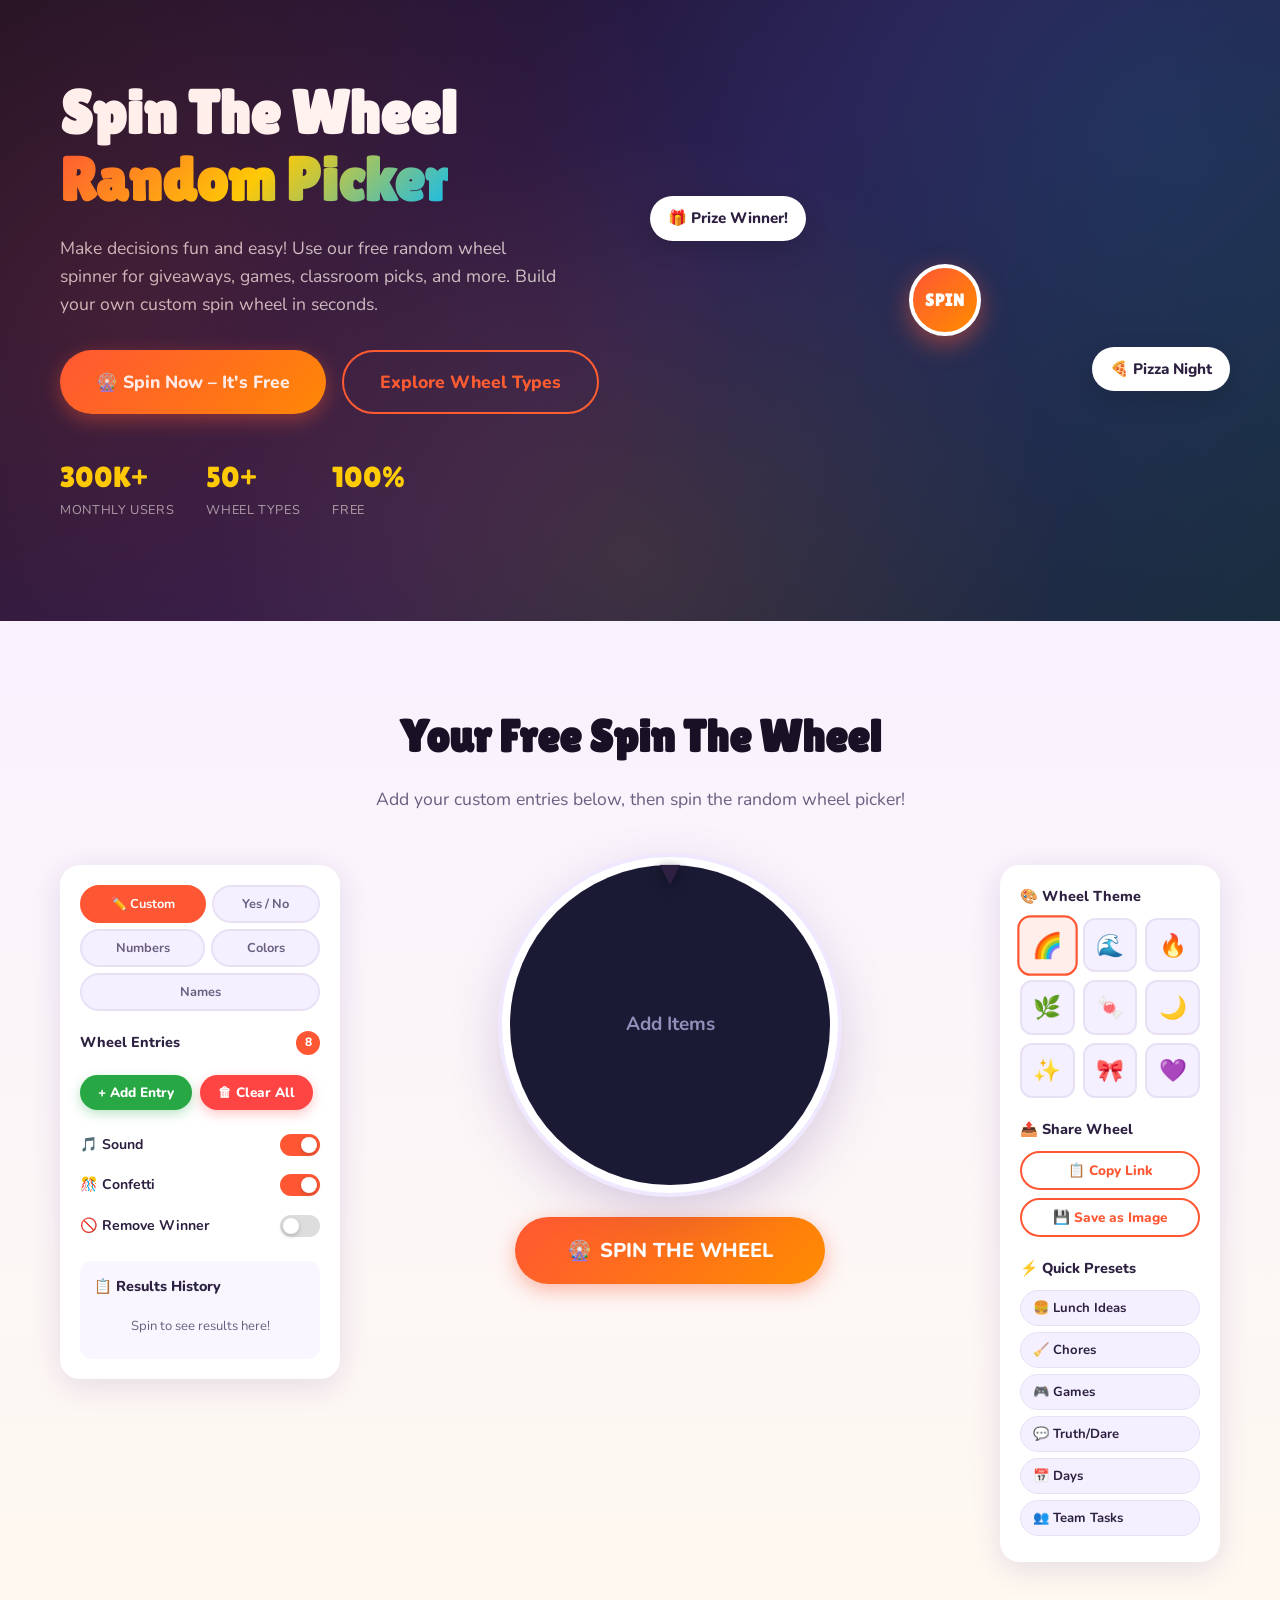
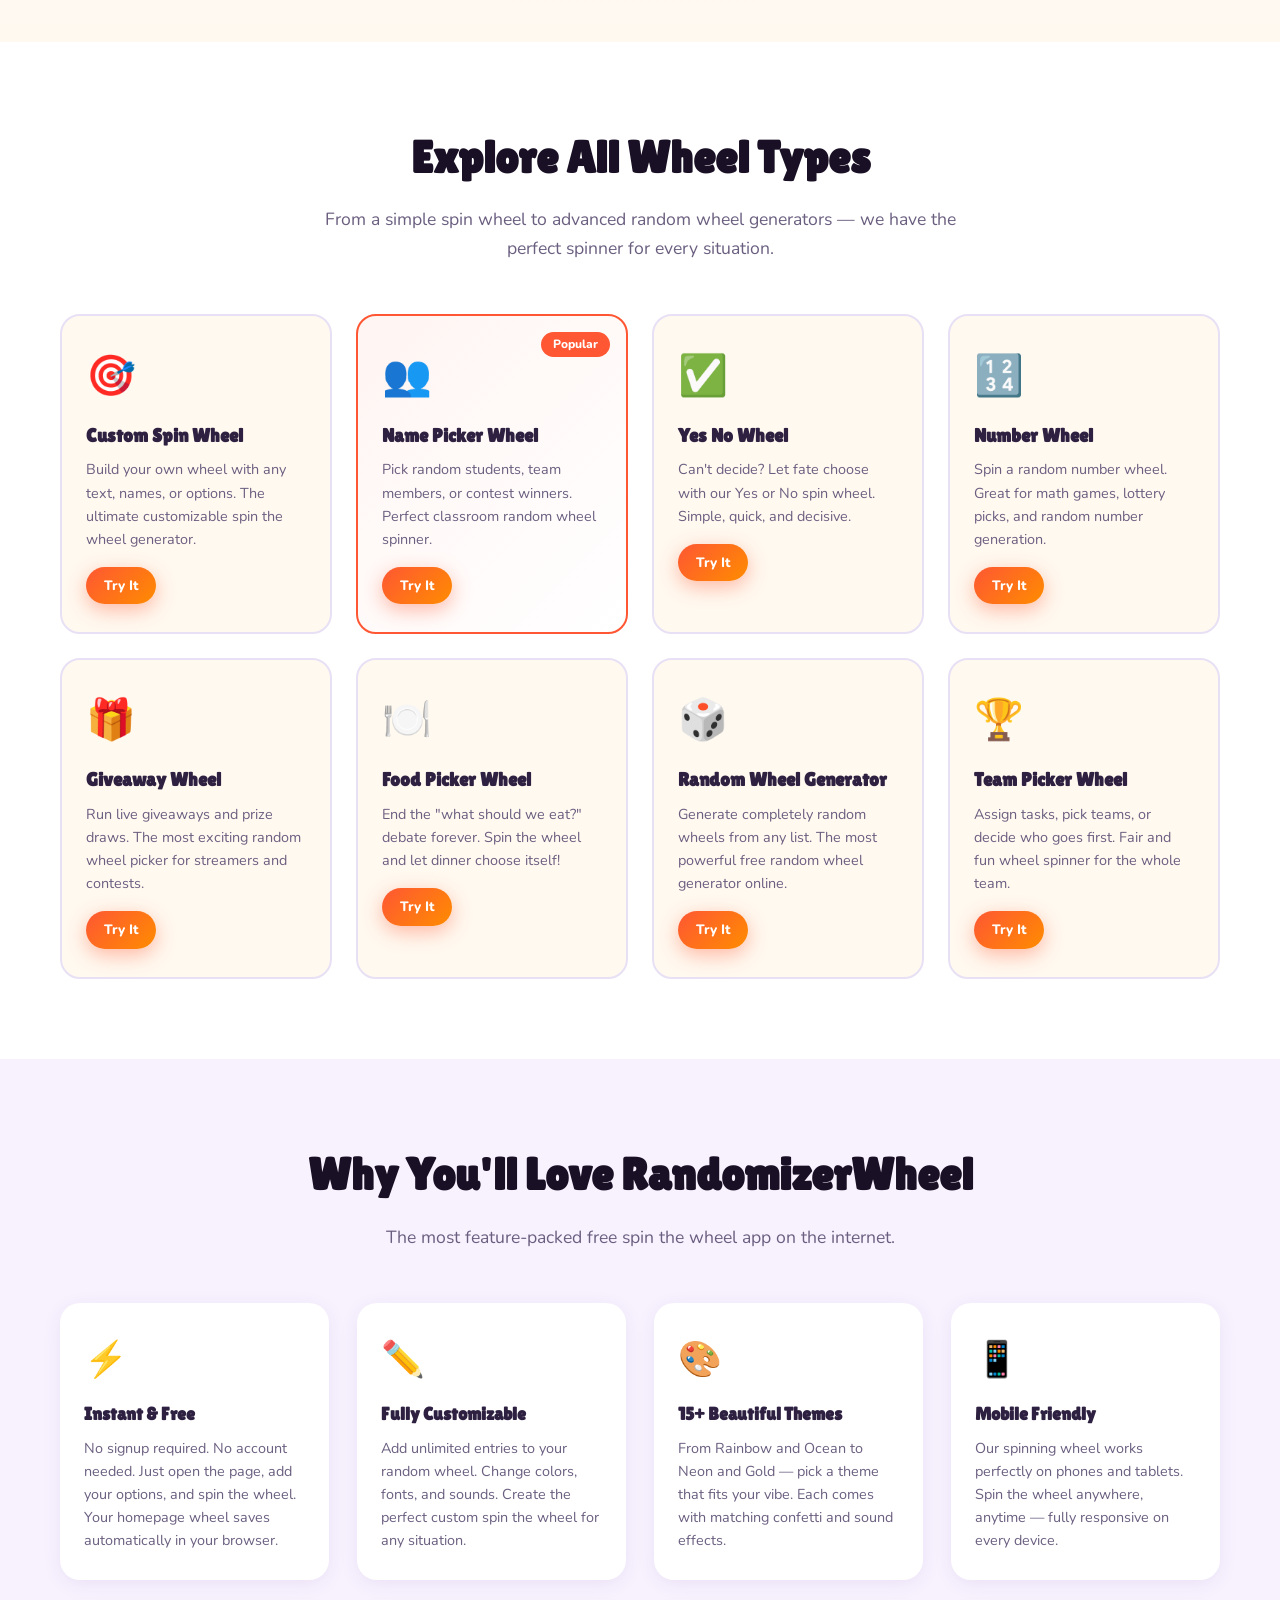
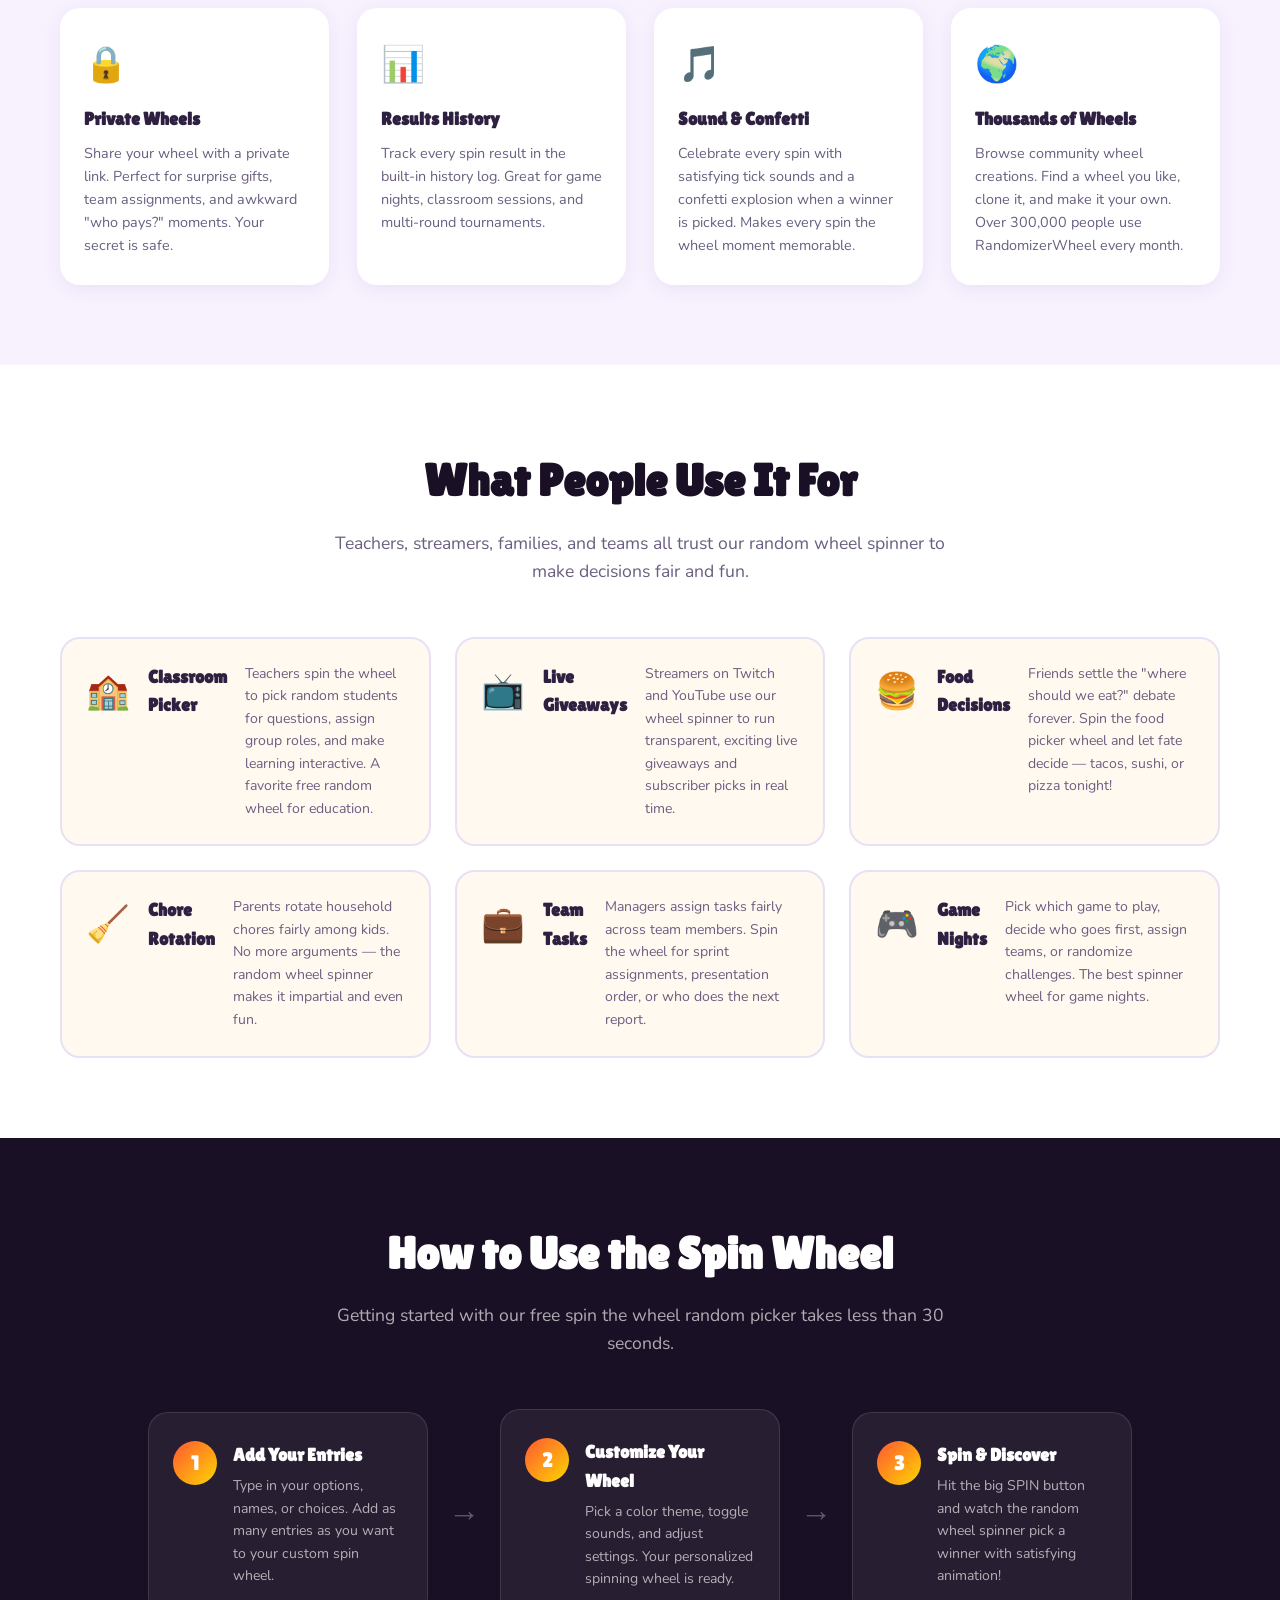
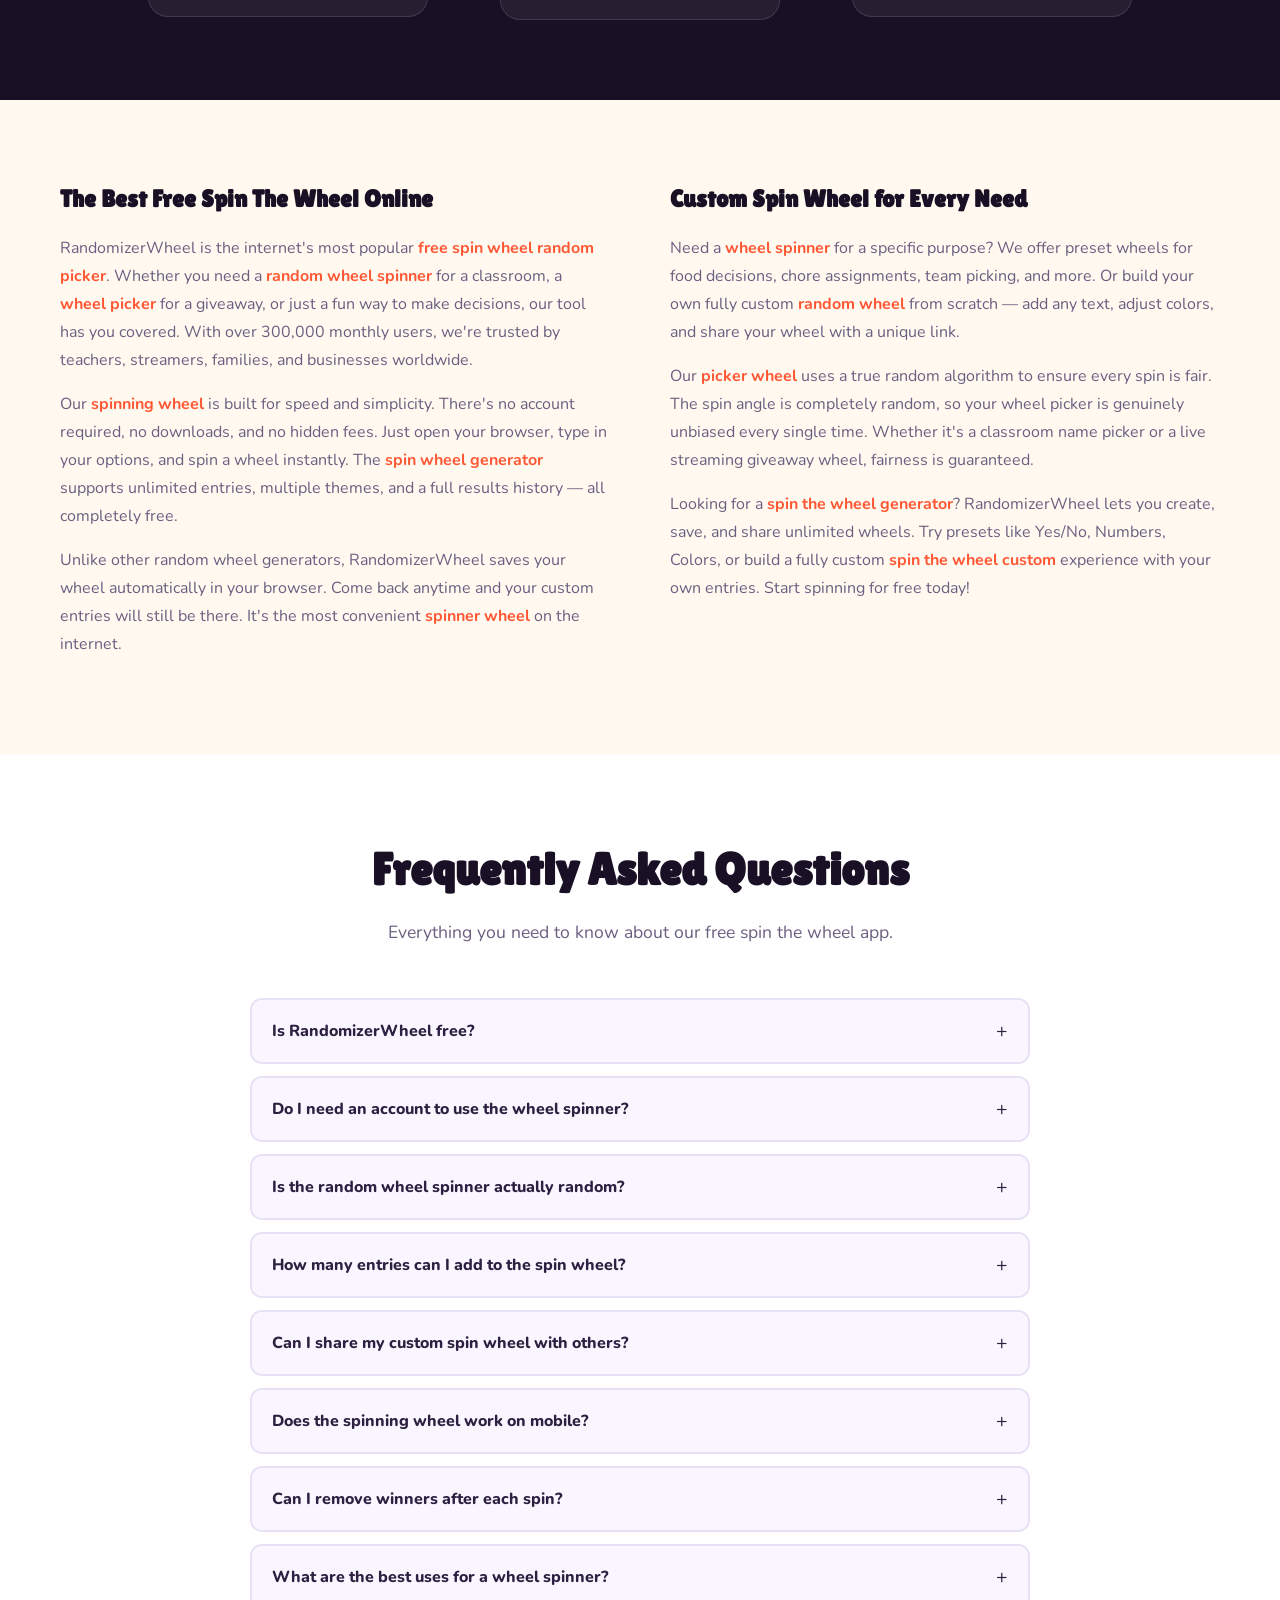
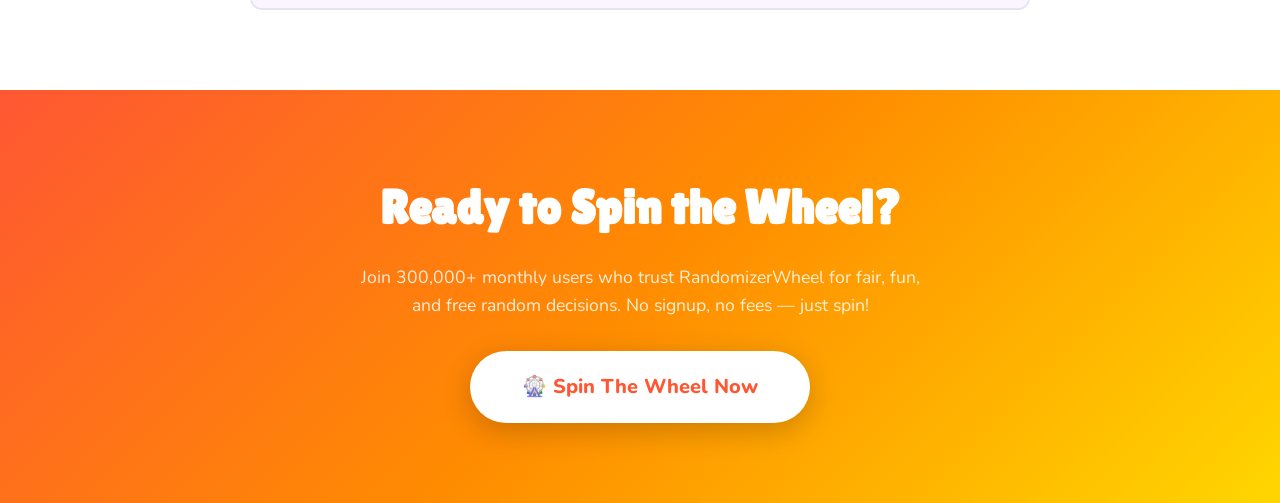
==== commit fce2e28e: "Update index.html" ====
--- a/index.html
+++ b/index.html
@@ -452,9 +452,9 @@
   <canvas id="confettiCanvas" style="position:fixed;top:0;left:0;width:100%;height:100%;pointer-events:none;z-index:9999;display:none;"></canvas>
 
   <!-- Scripts -->
-  <script src="header.js"></script>
-  <script src="footer.js"></script>
-  <script src="wheel.js"></script>
-  <script src="app.js"></script>
+  <script src="components/header.js"></script>
+  <script src="components/footer.js"></script>
+  <script src="js/wheel.js"></script>
+  <script src="js/app.js"></script>
 </body>
 </html>
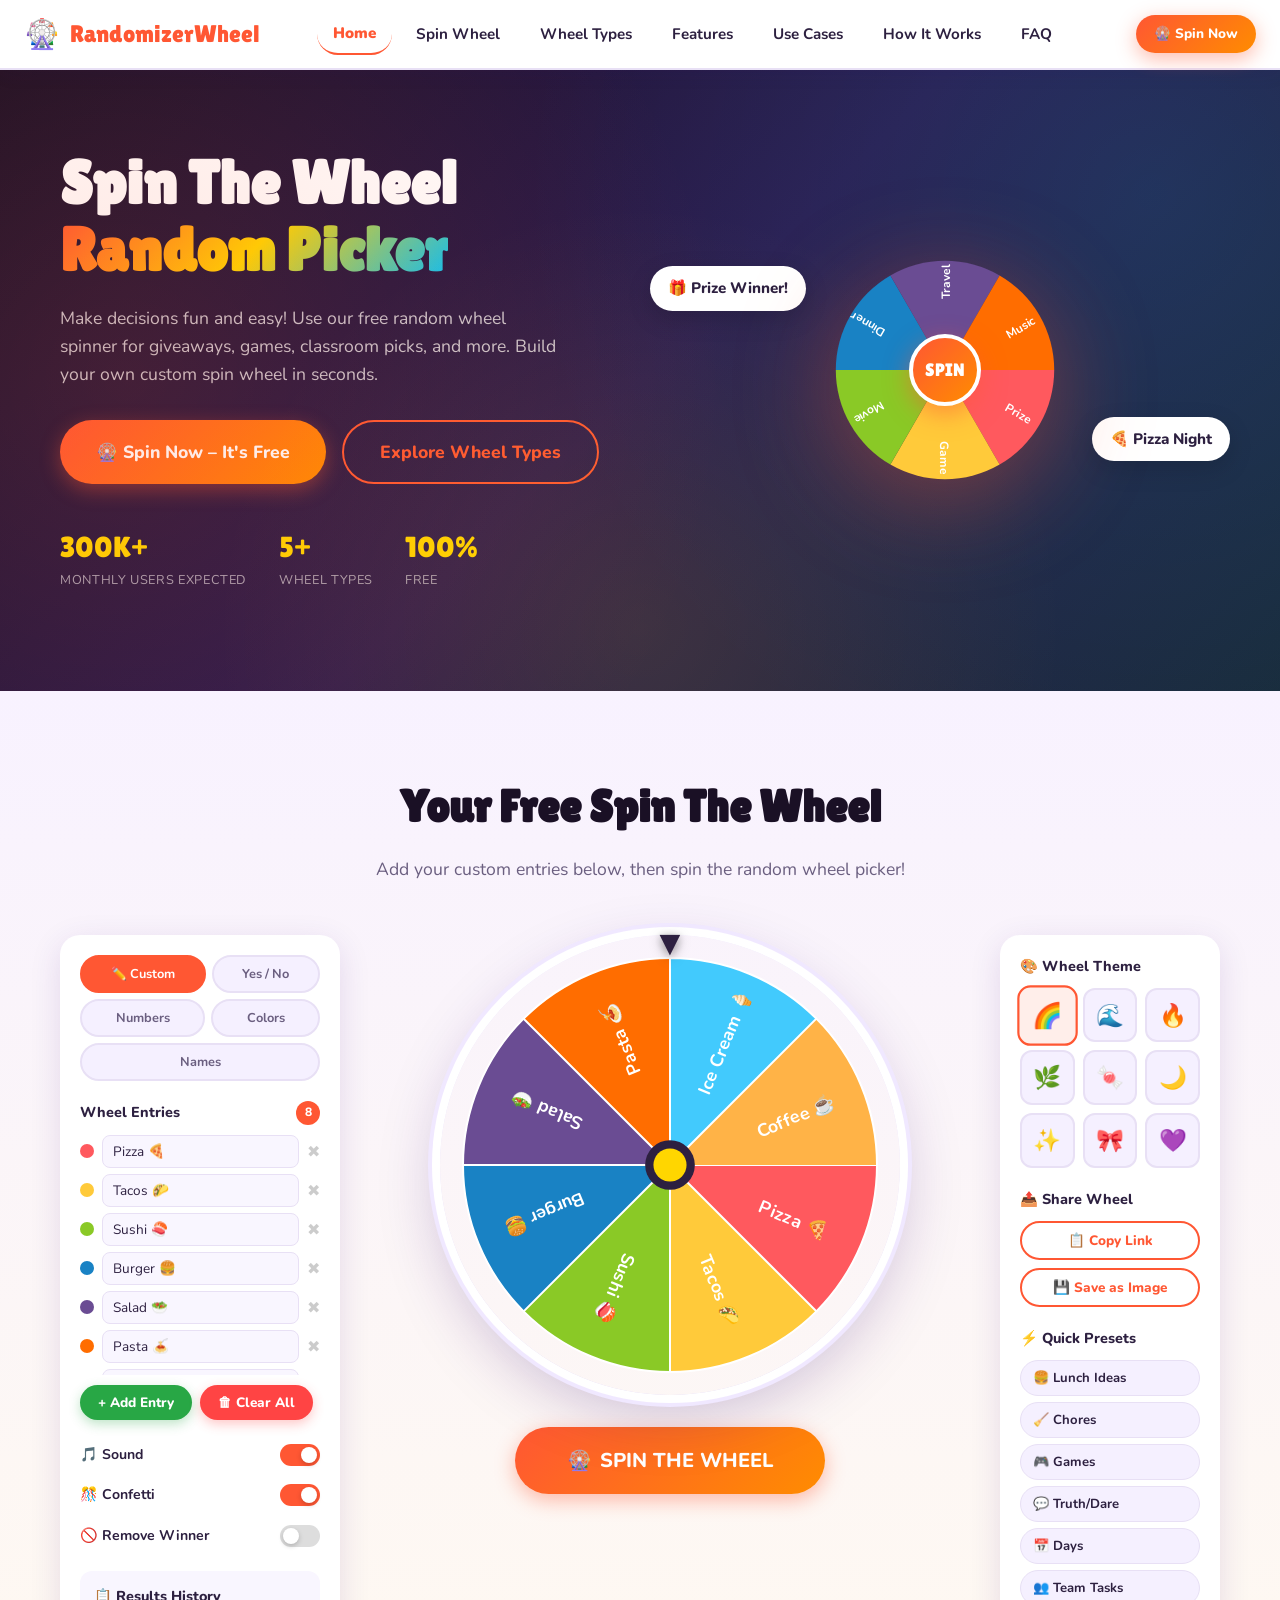
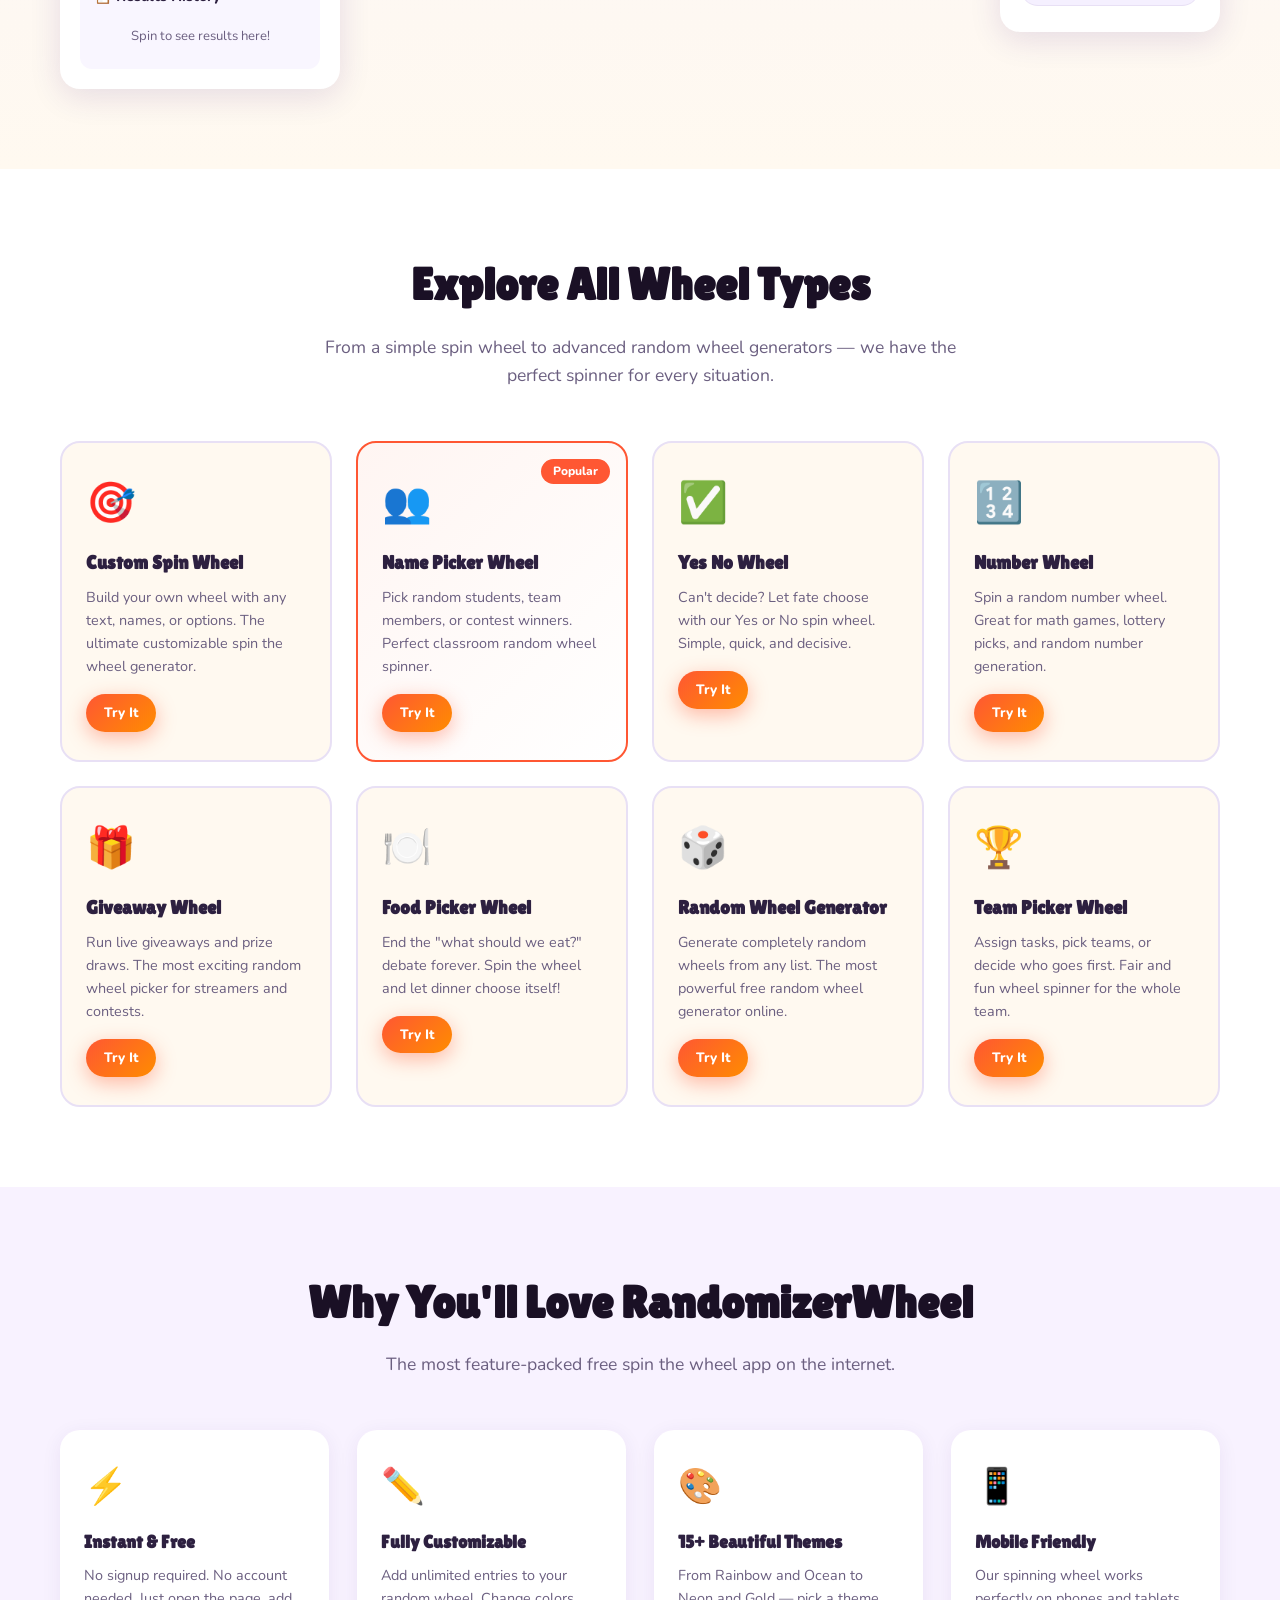
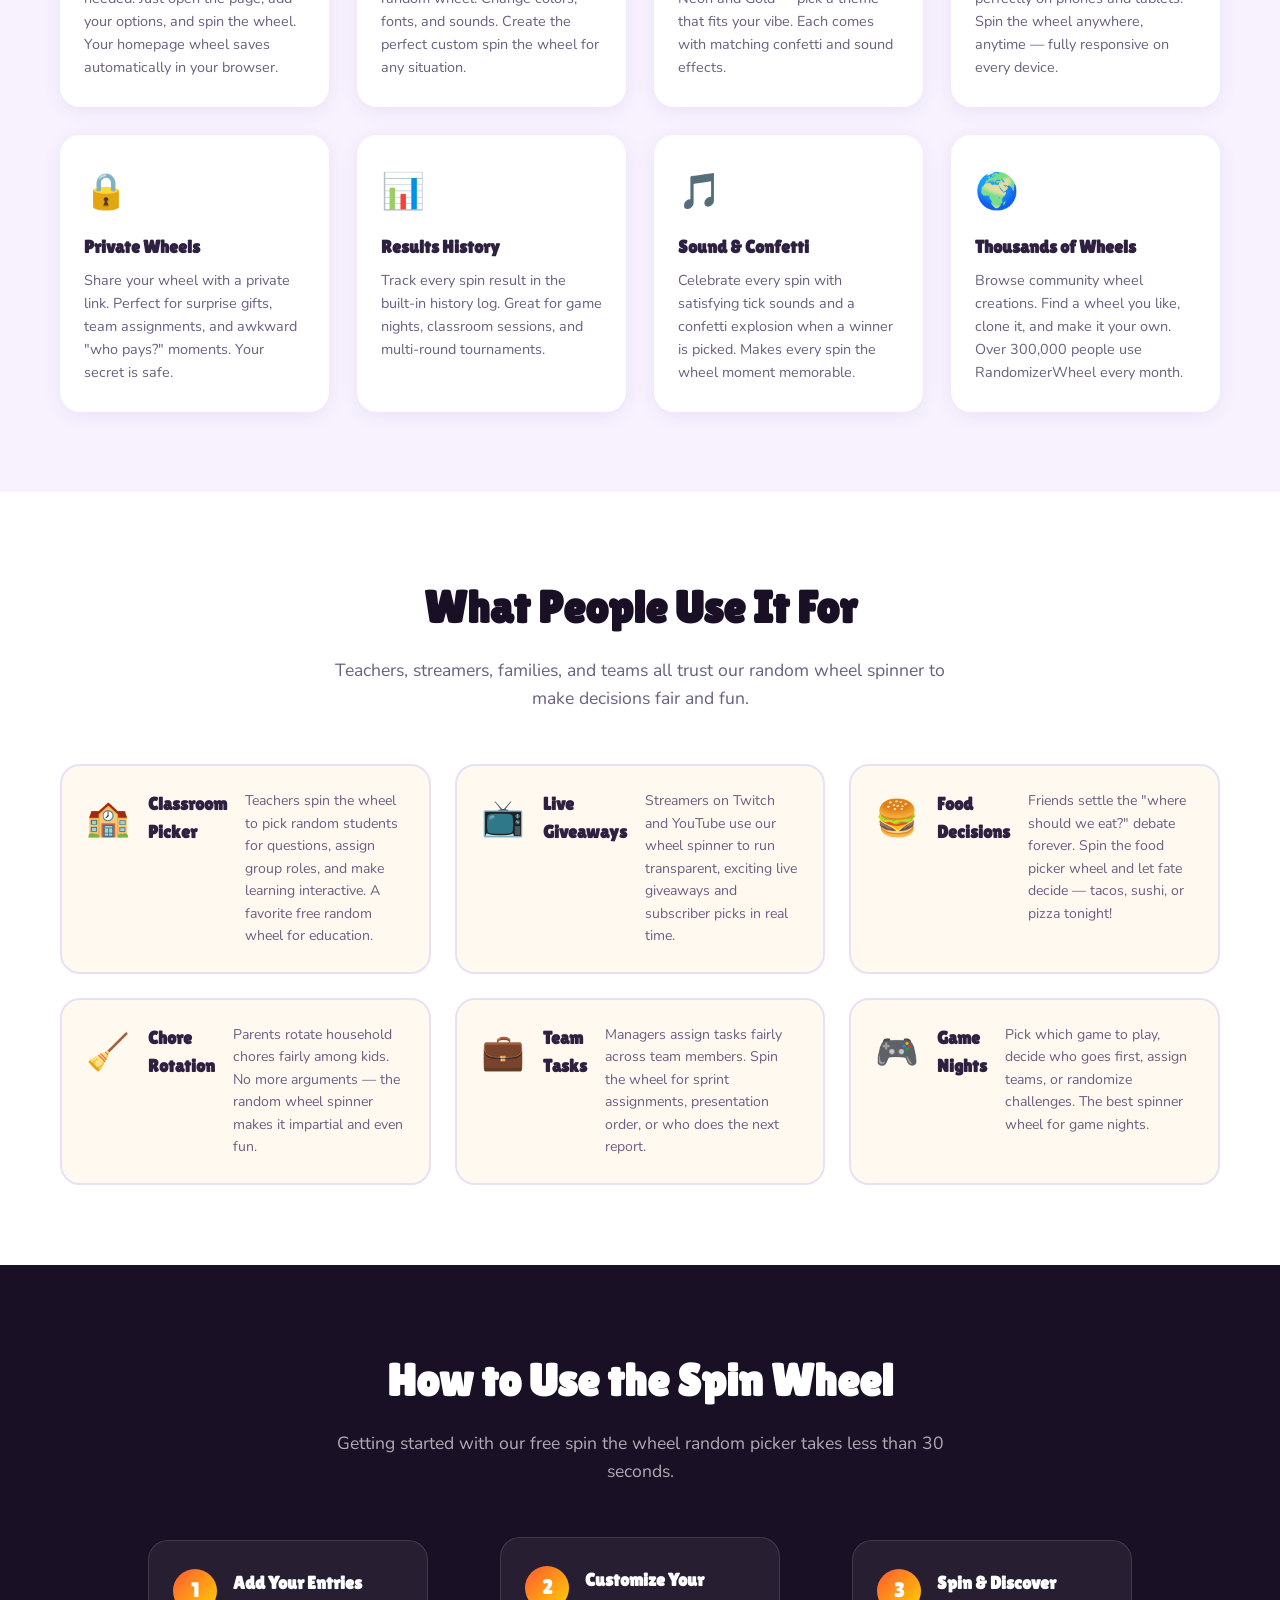
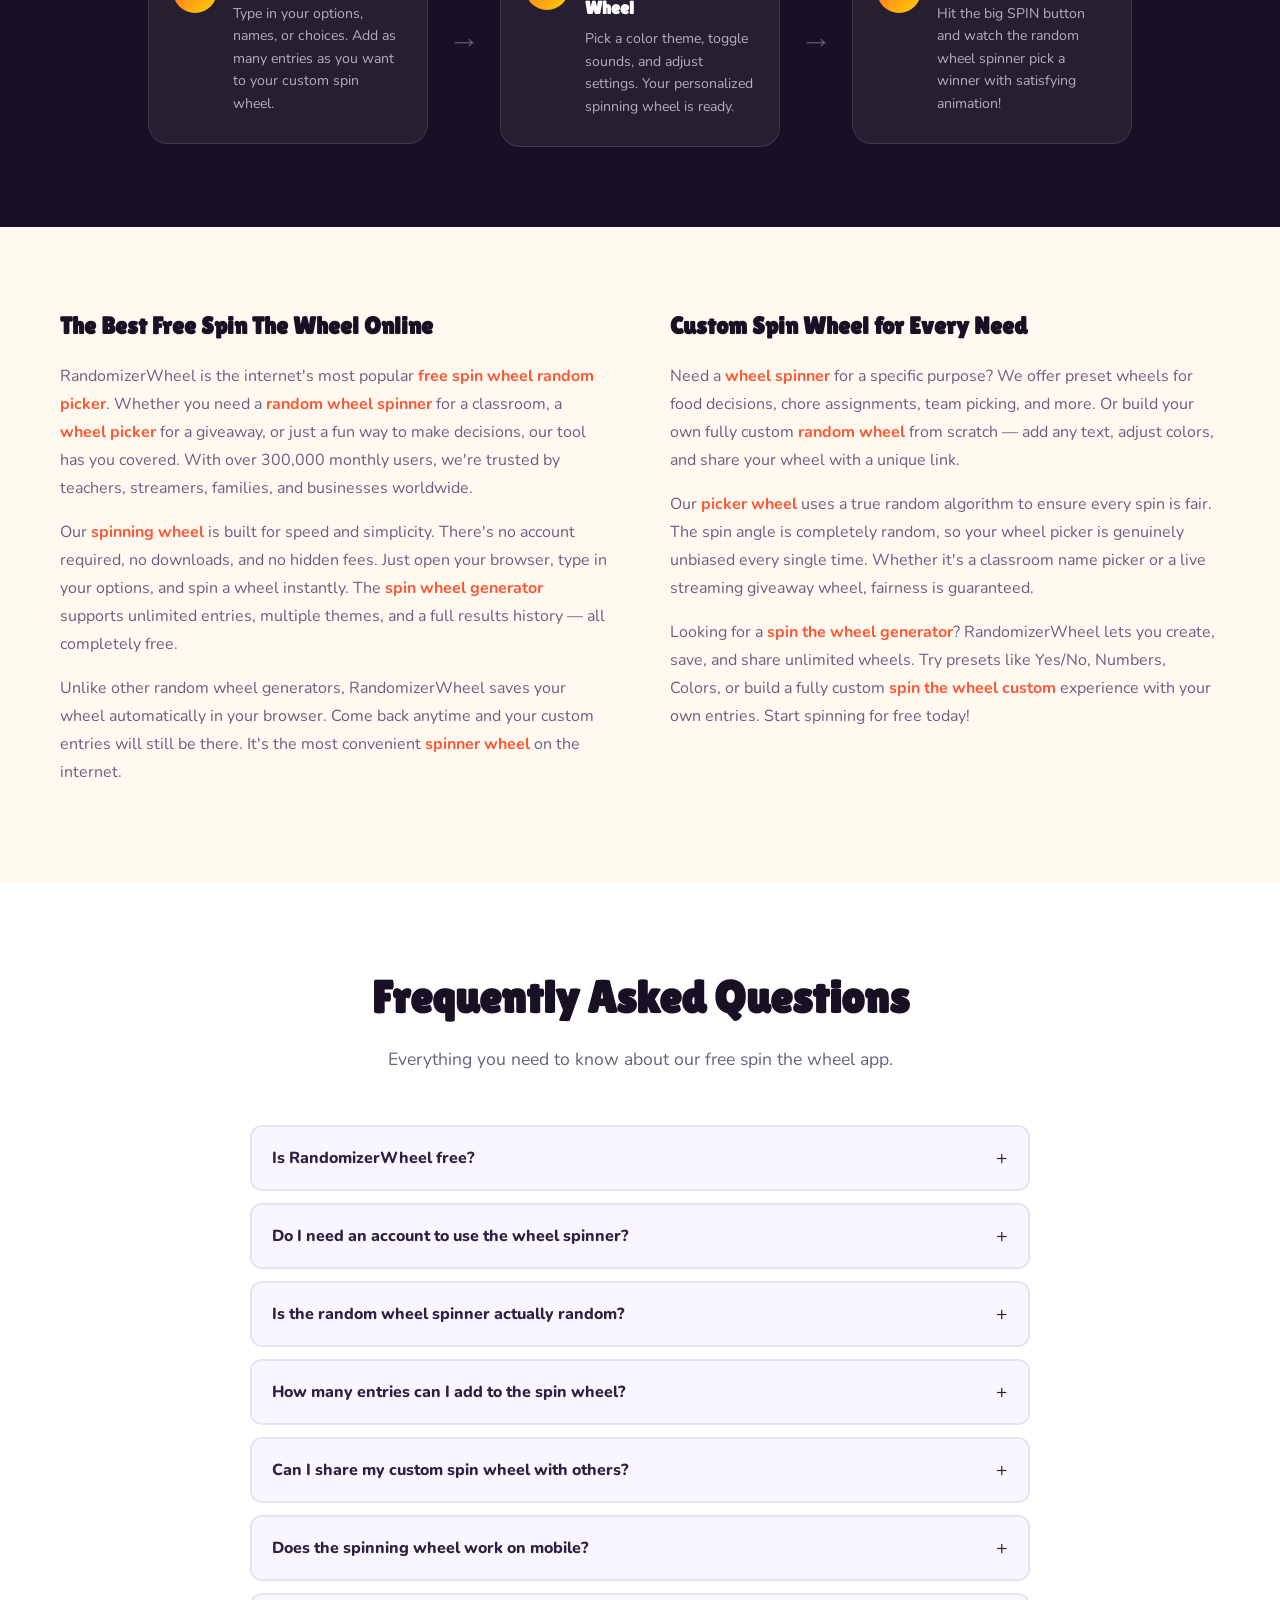
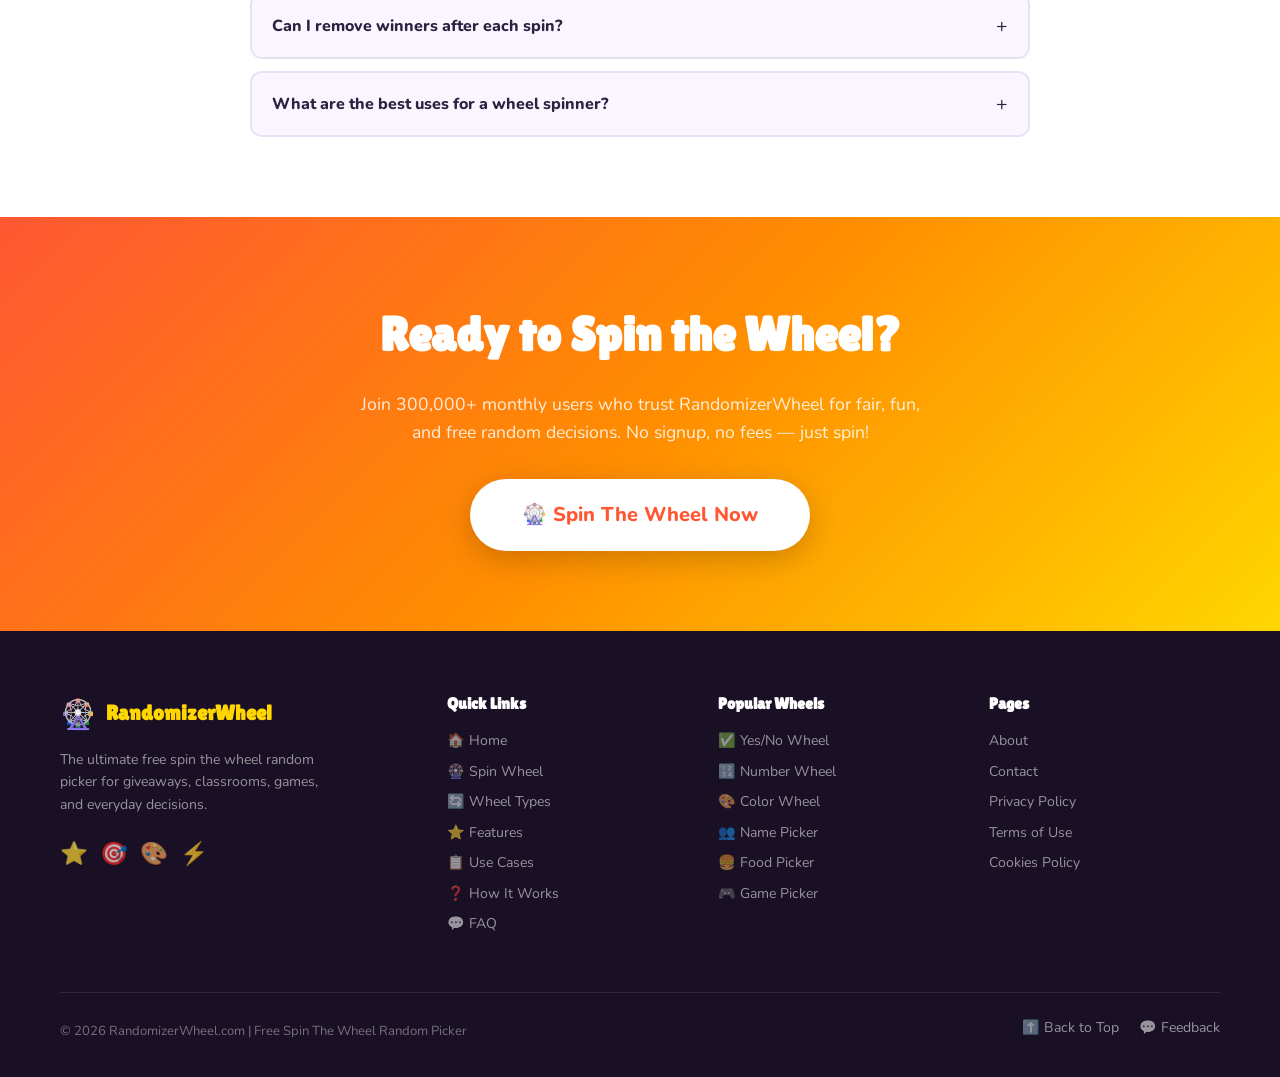
==== commit 100deb0f: "Update index.html" ====
--- a/index.html
+++ b/index.html
@@ -63,8 +63,8 @@
             <a href="#wheel-types" class="btn btn-outline btn-lg">Explore Wheel Types</a>
           </div>
           <div class="hero-stats">
-            <div class="stat"><span class="stat-num">300K+</span><span class="stat-lbl">Monthly Users</span></div>
-            <div class="stat"><span class="stat-num">50+</span><span class="stat-lbl">Wheel Types</span></div>
+            <div class="stat"><span class="stat-num">300K+</span><span class="stat-lbl">Monthly Users Expected</span></div>
+            <div class="stat"><span class="stat-num">5+</span><span class="stat-lbl">Wheel Types</span></div>
             <div class="stat"><span class="stat-num">100%</span><span class="stat-lbl">Free</span></div>
           </div>
         </div>
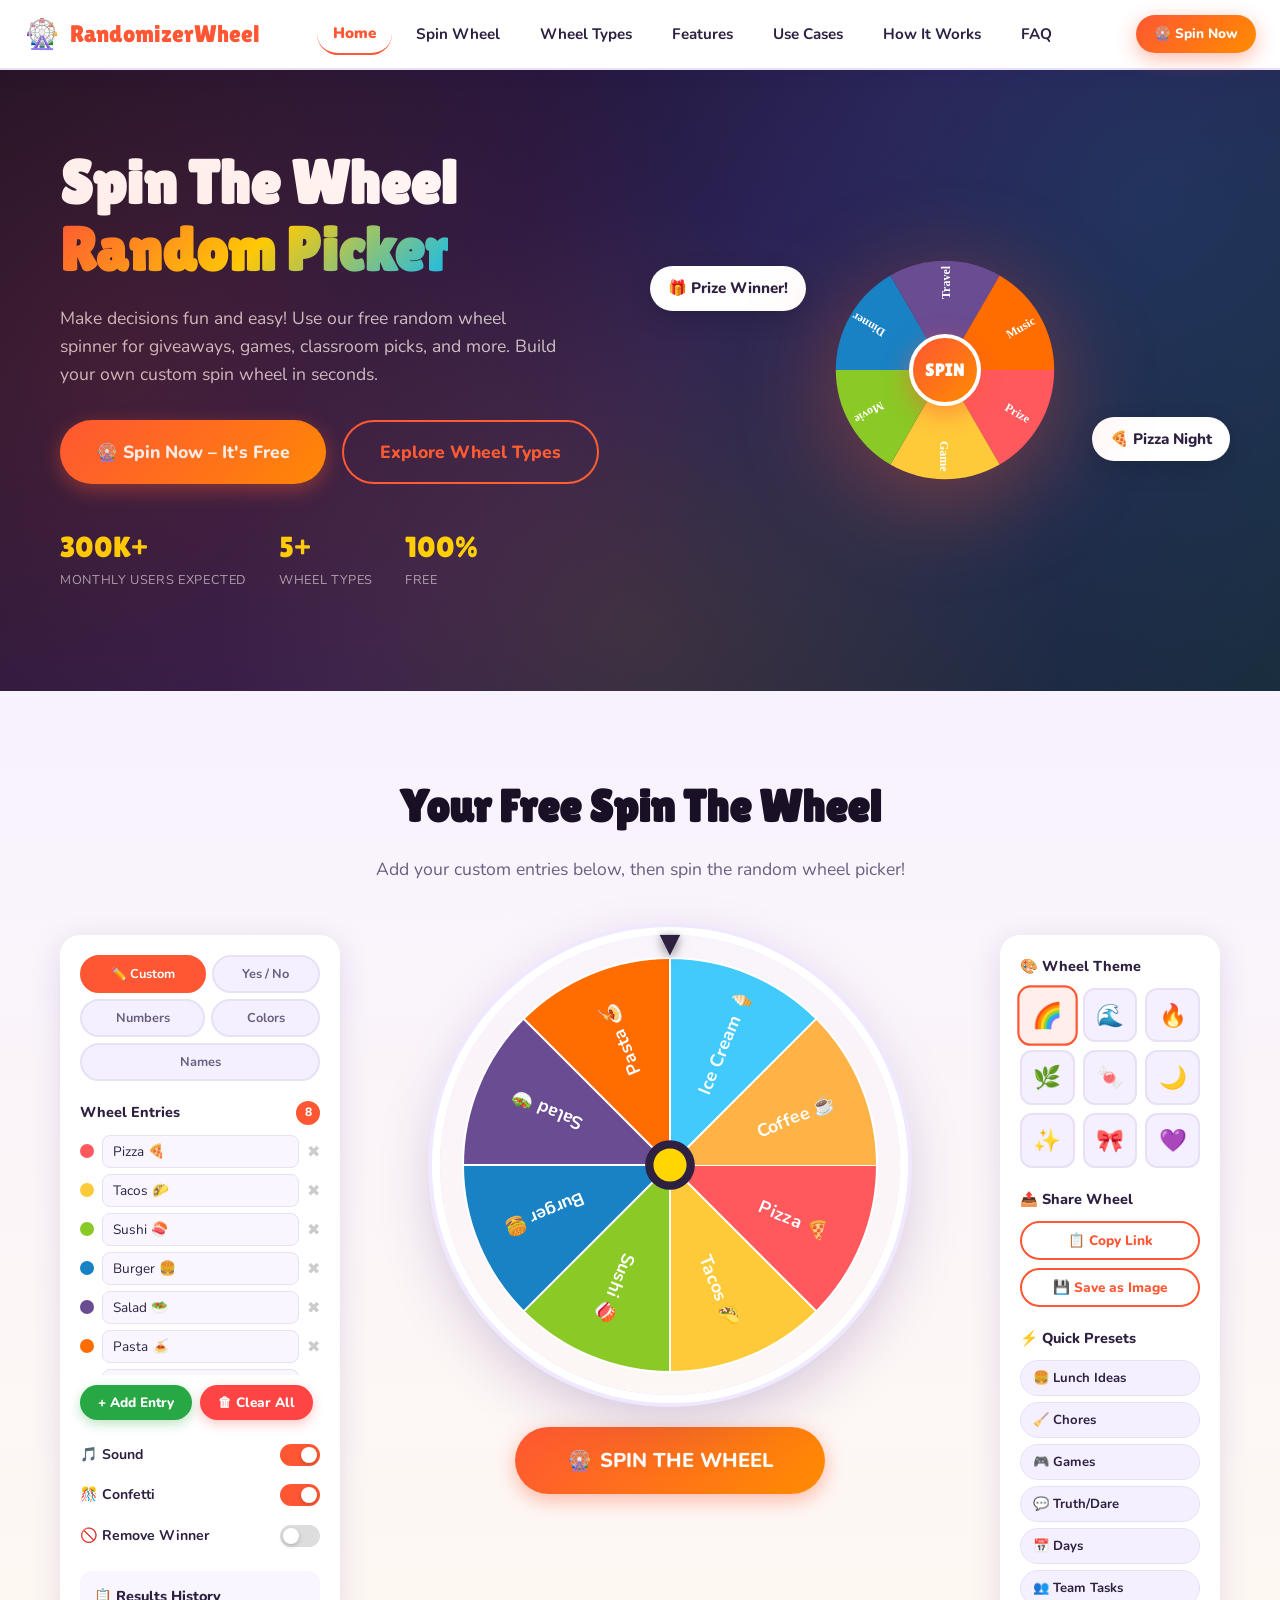
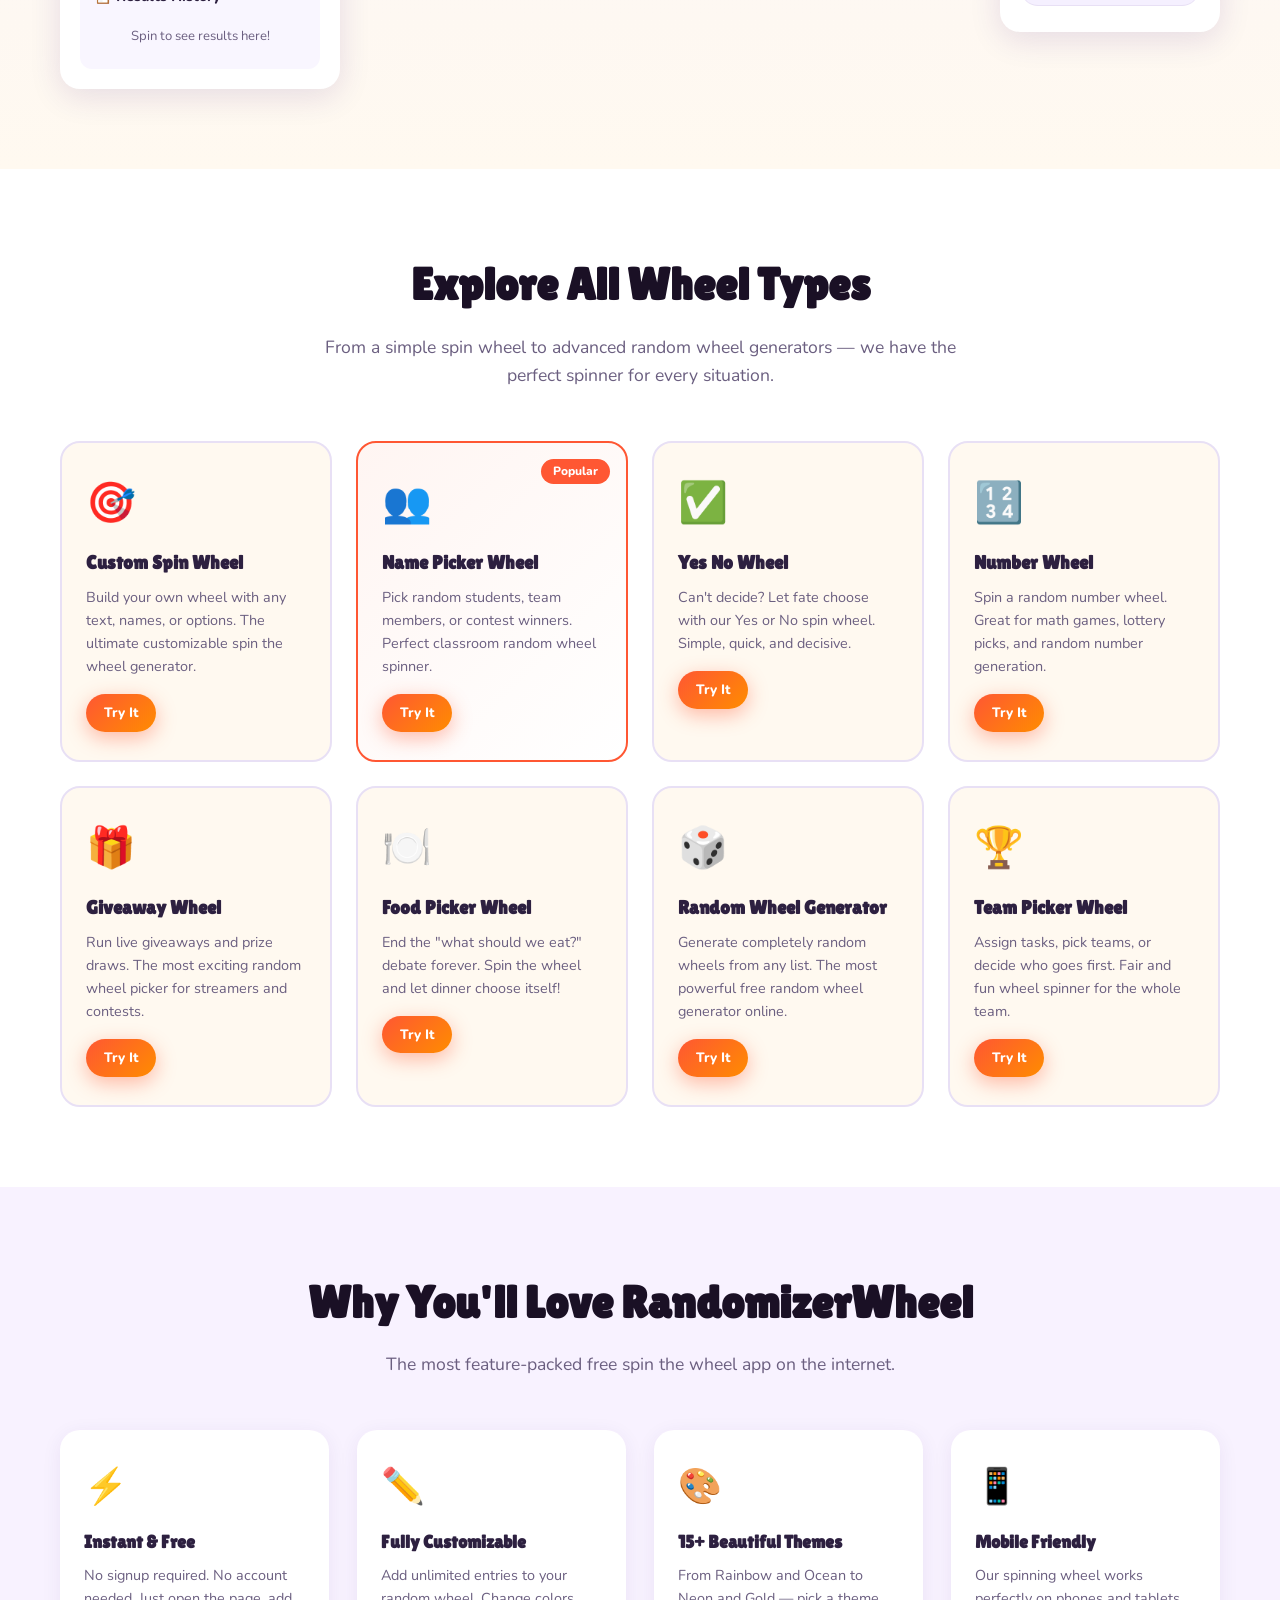
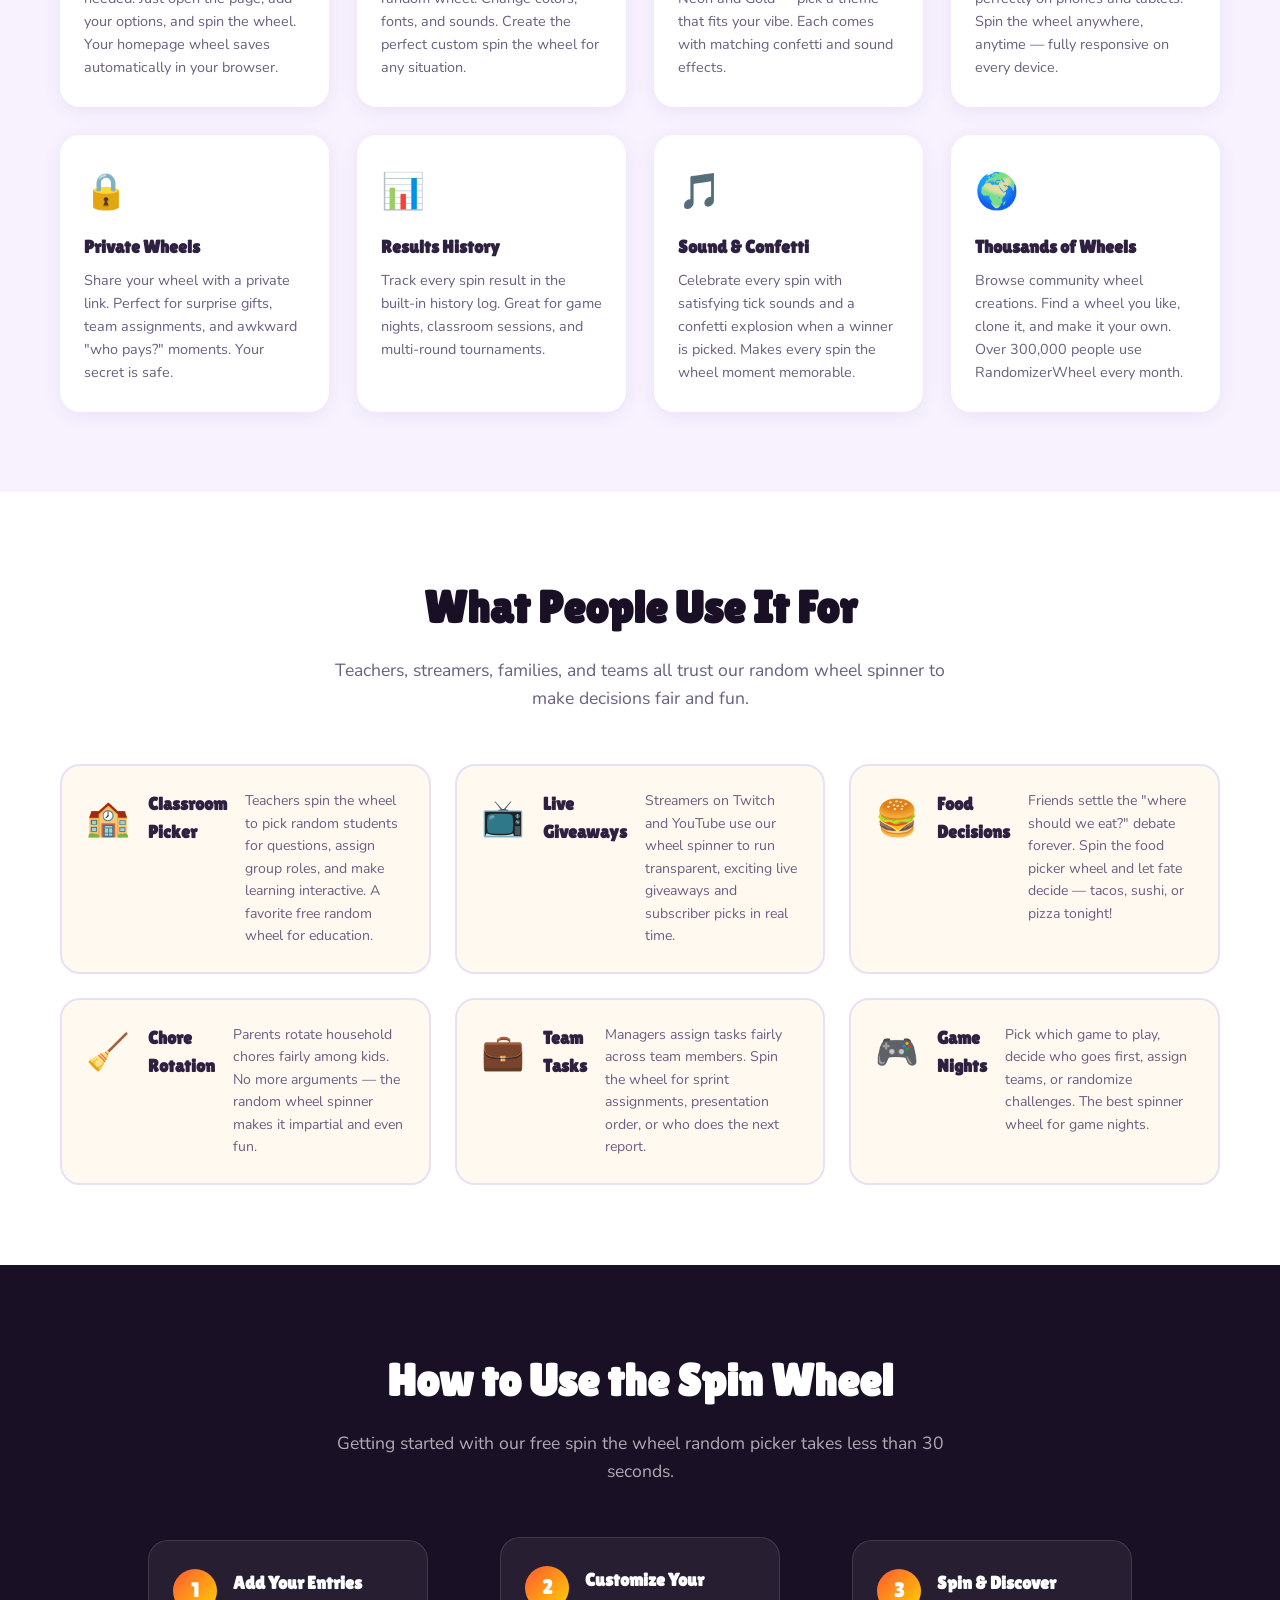
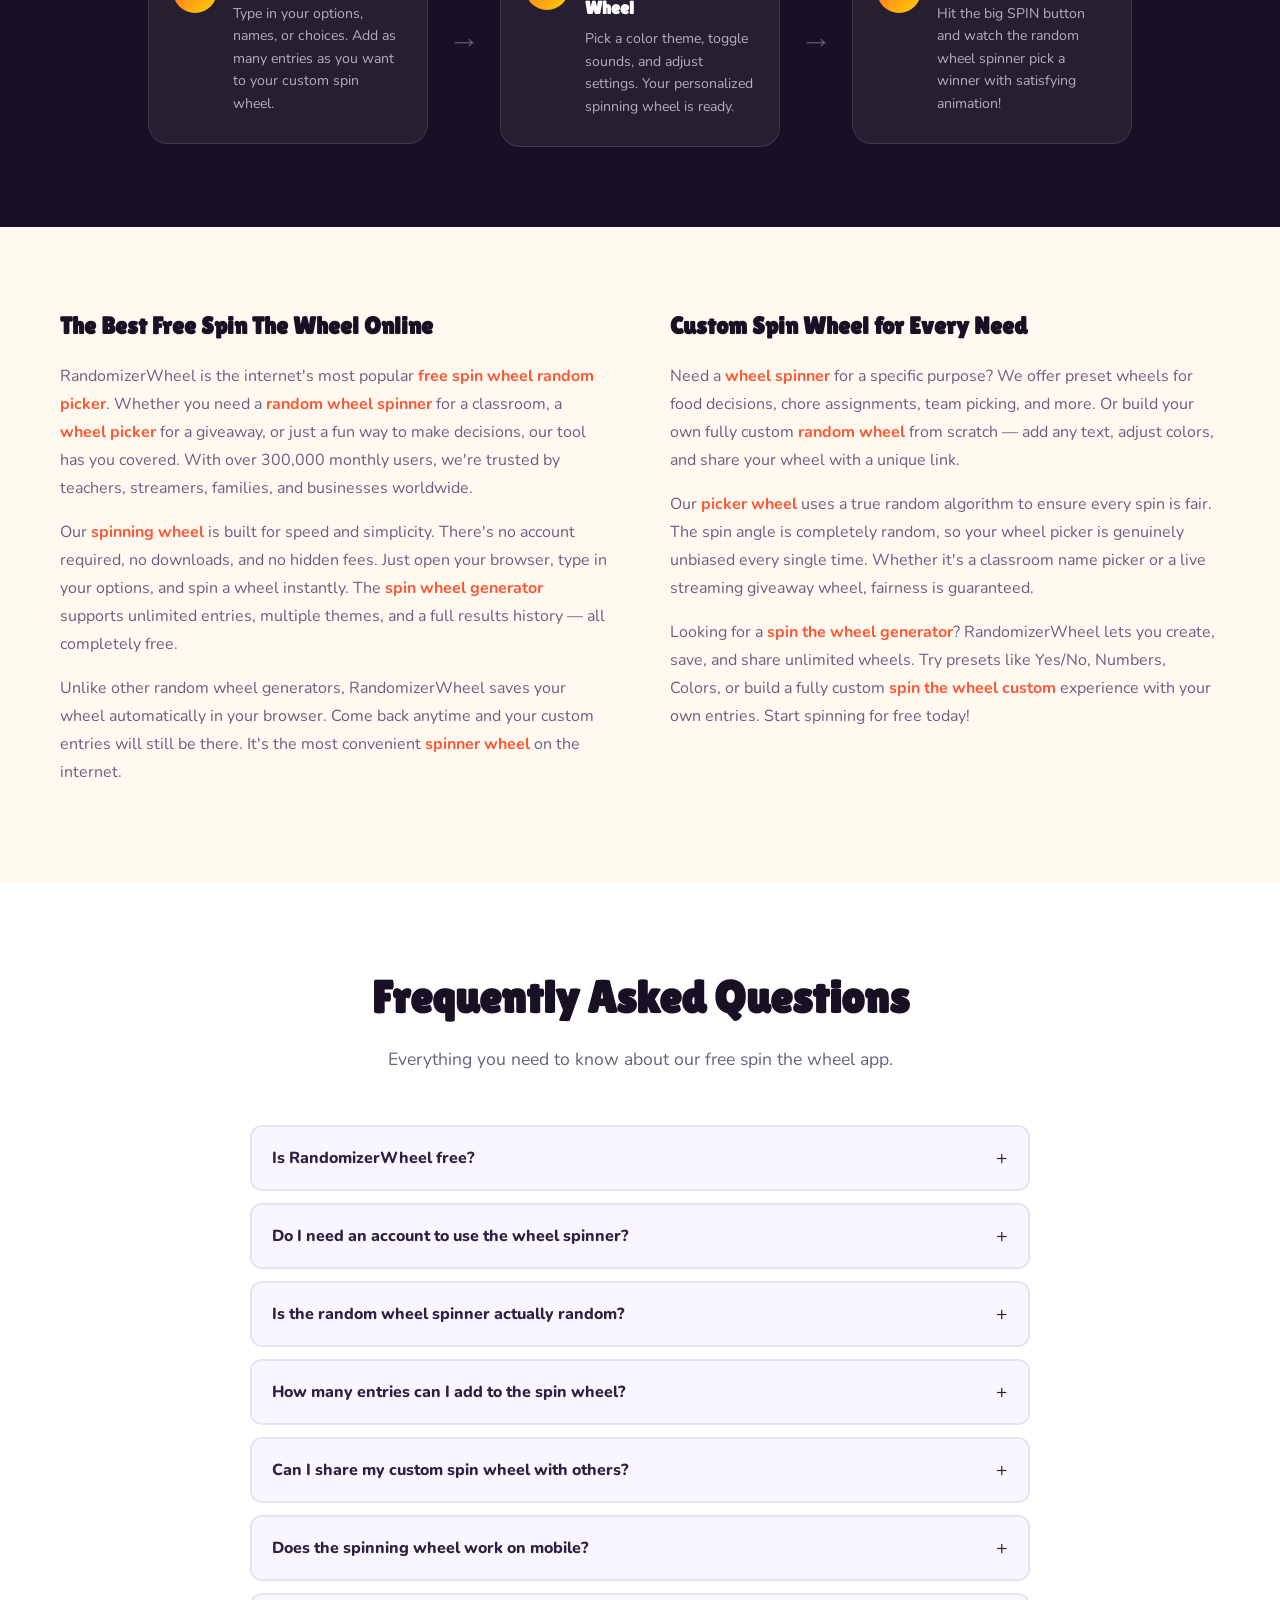
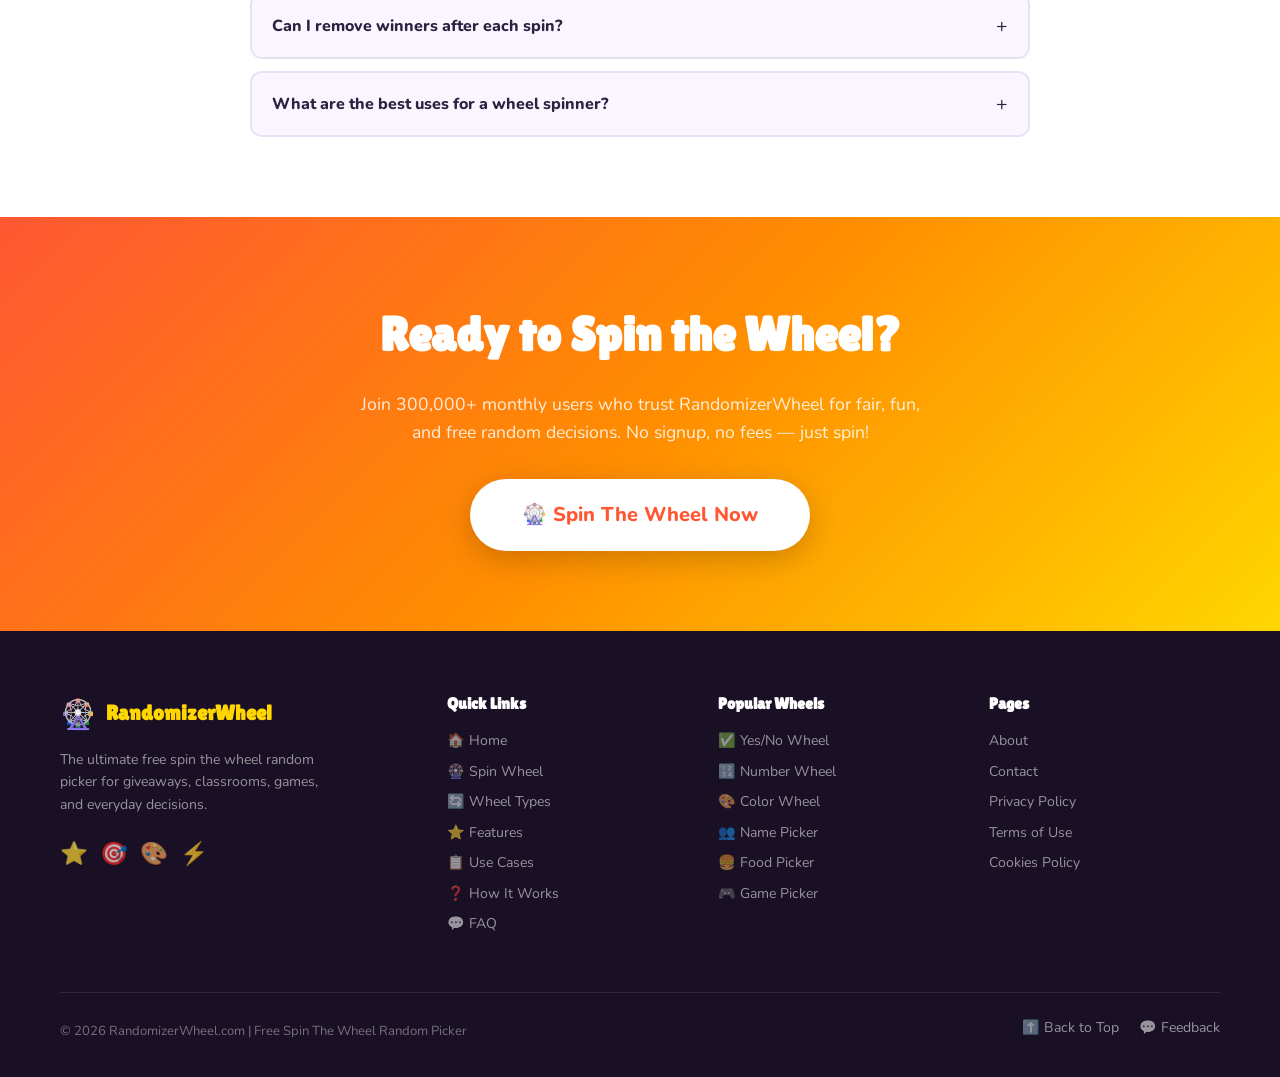
==== commit 489443bd: "Update index.html" ====
--- a/index.html
+++ b/index.html
@@ -73,7 +73,7 @@
           <div class="floating-card fc2">🍕 Pizza Night</div>
           <div class="mini-wheel-container">
             <canvas id="heroMiniWheel" width="260" height="260"></canvas>
-            <button class="mini-spin-btn" id="heroSpinBtn">SPIN</button>
+            <button class="mini-spin-btn" id="wheel-app">SPIN</button>
           </div>
         </div>
       </div>
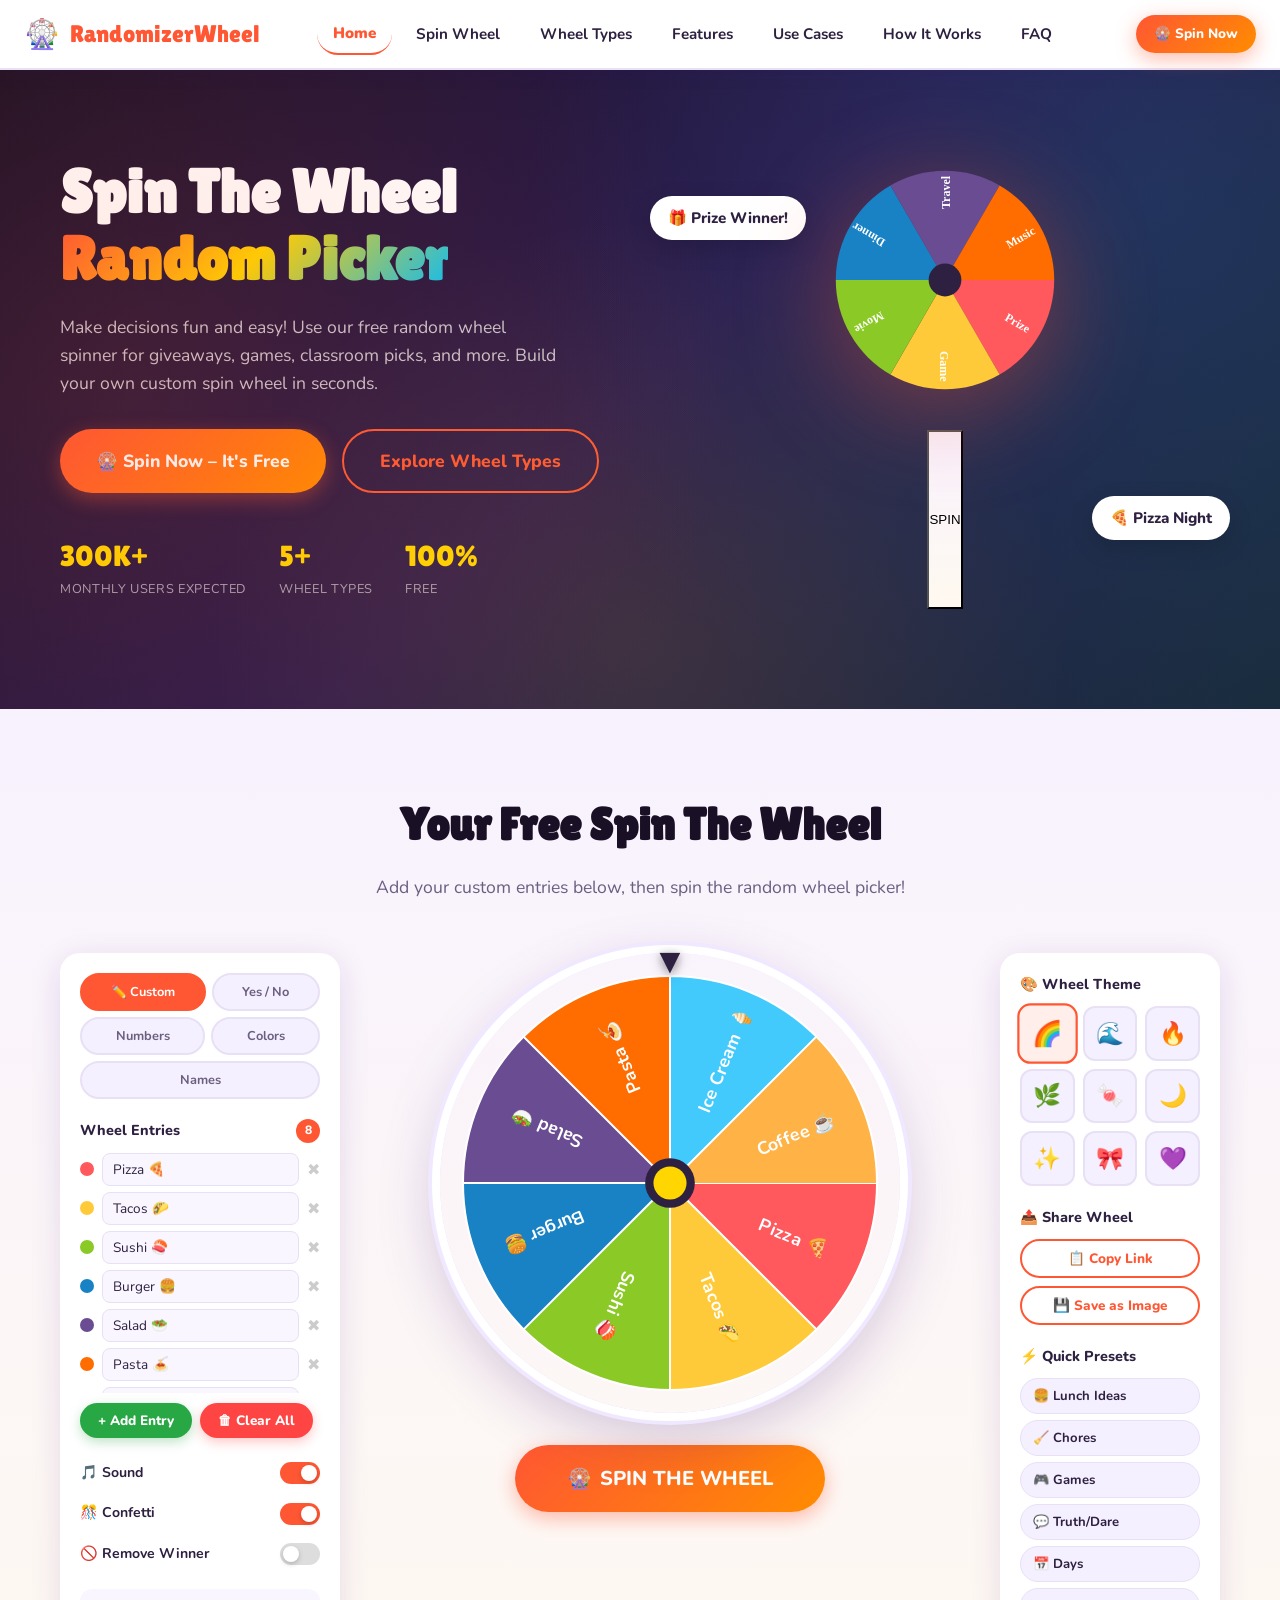
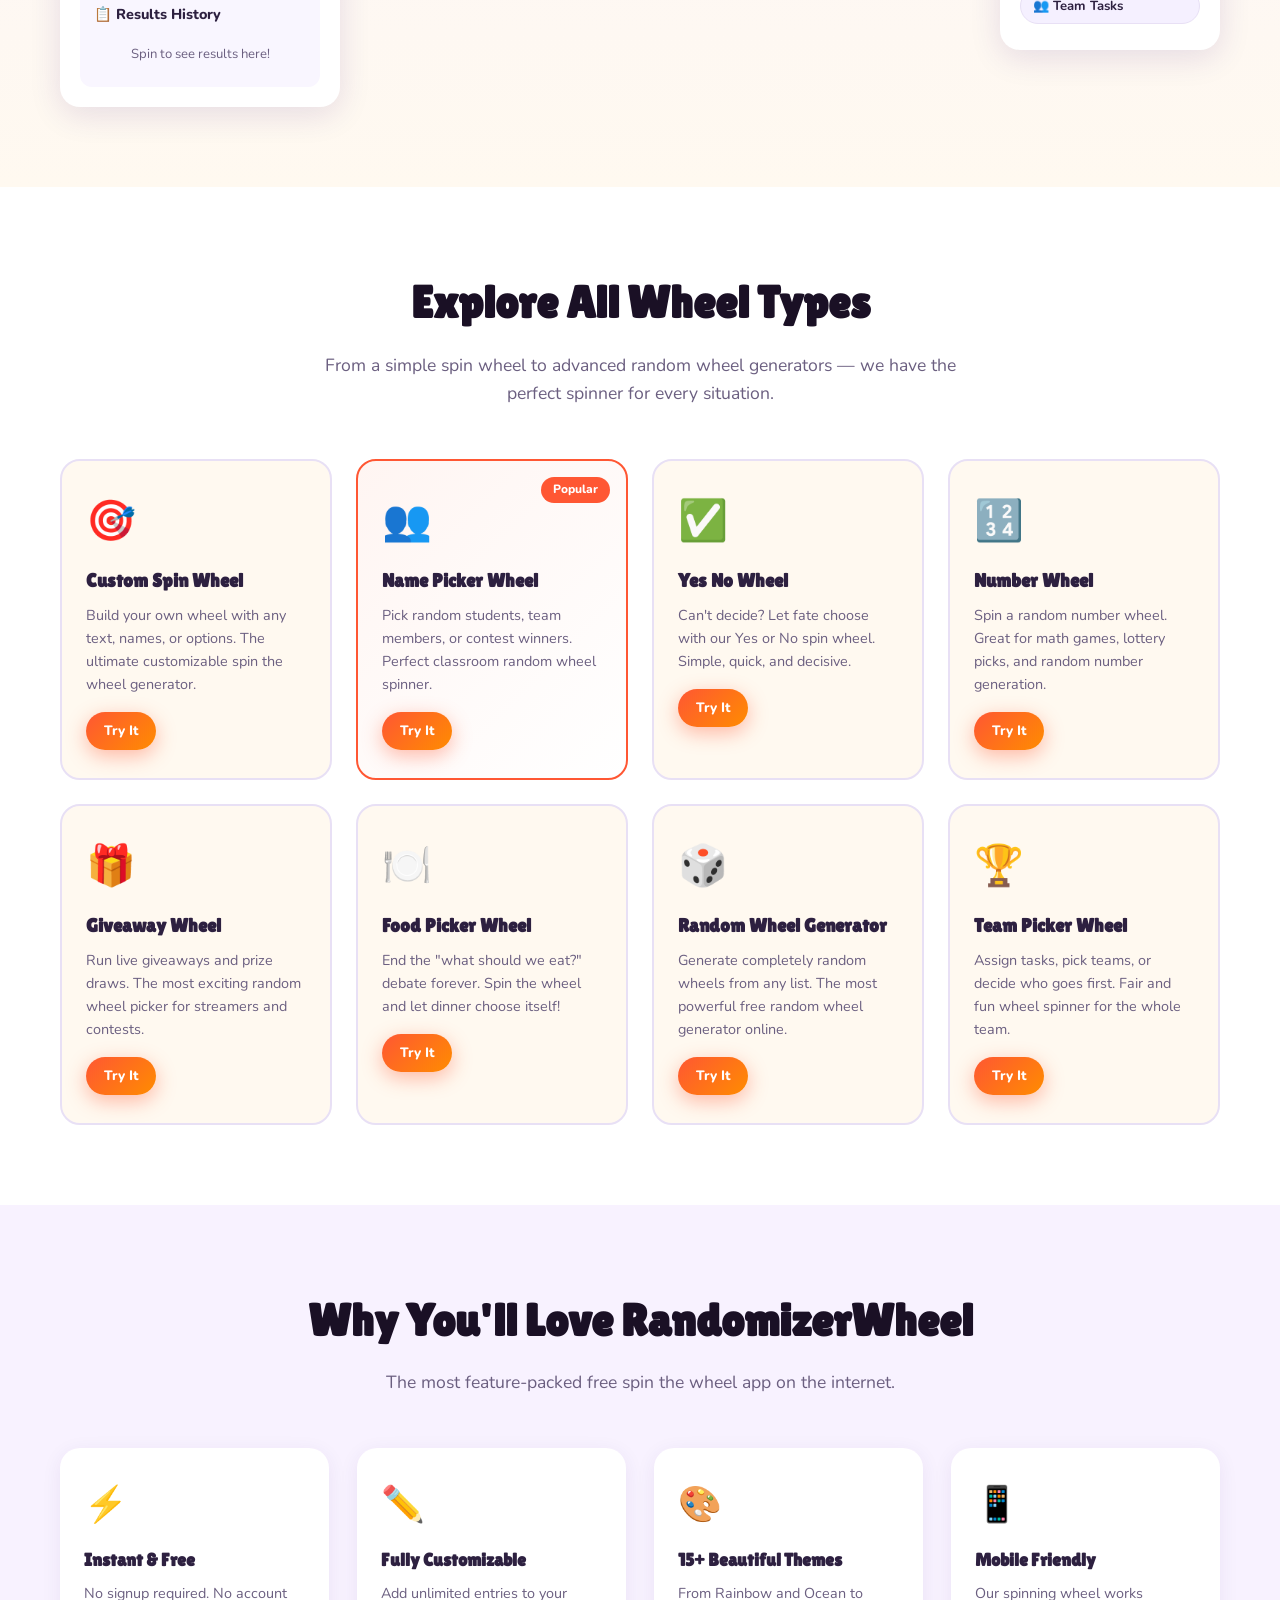
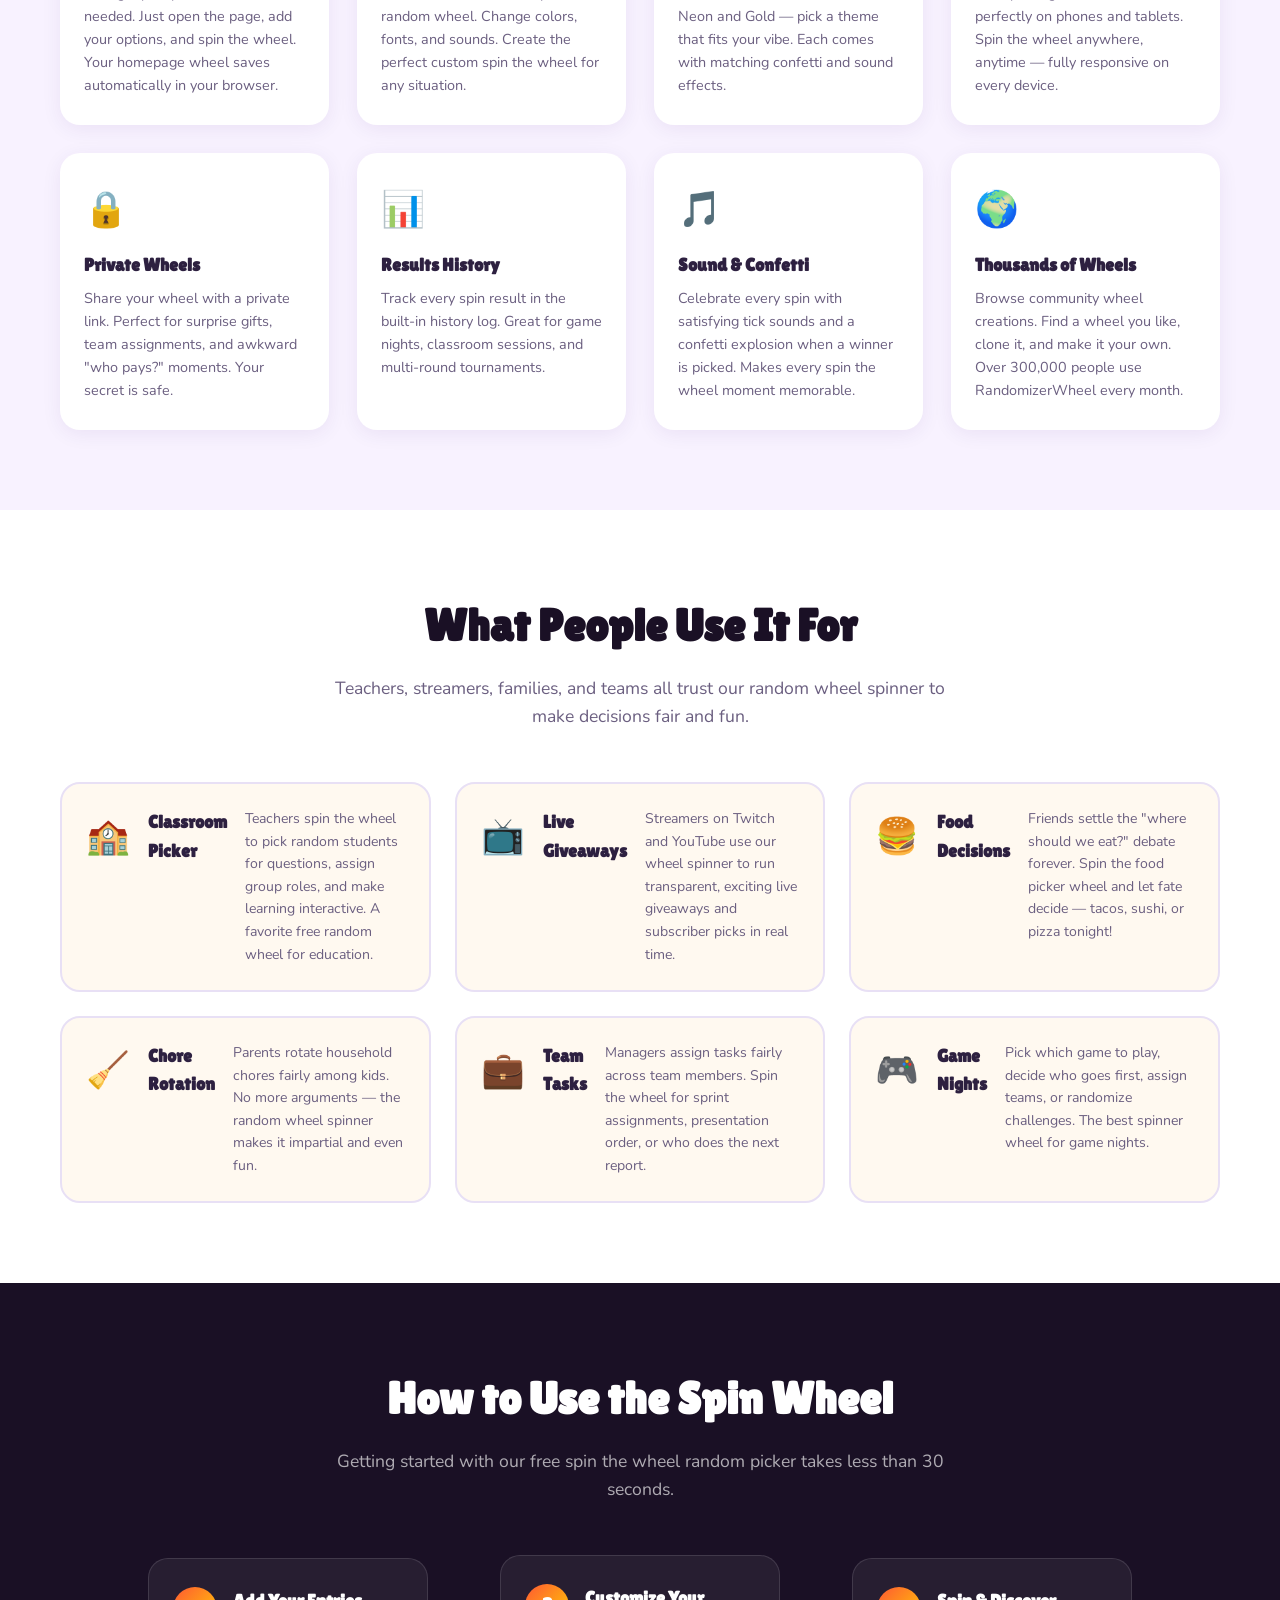
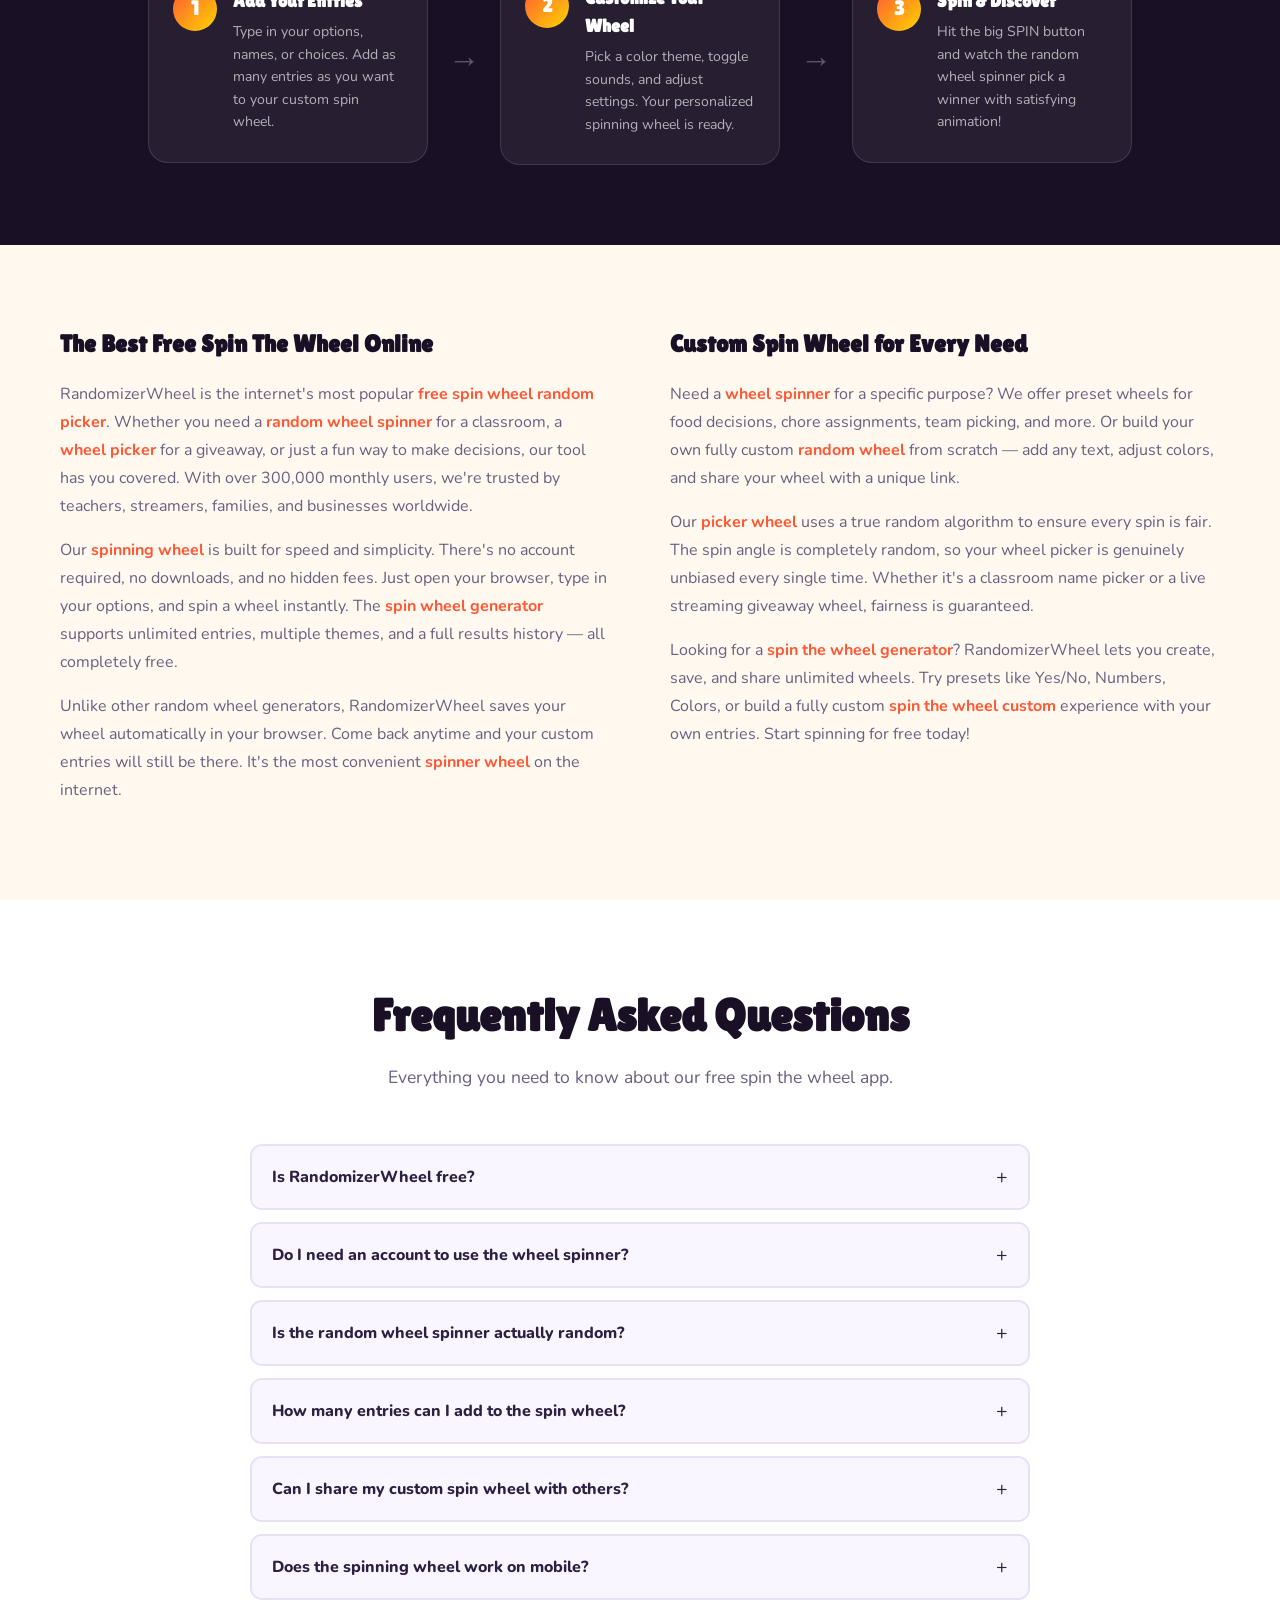
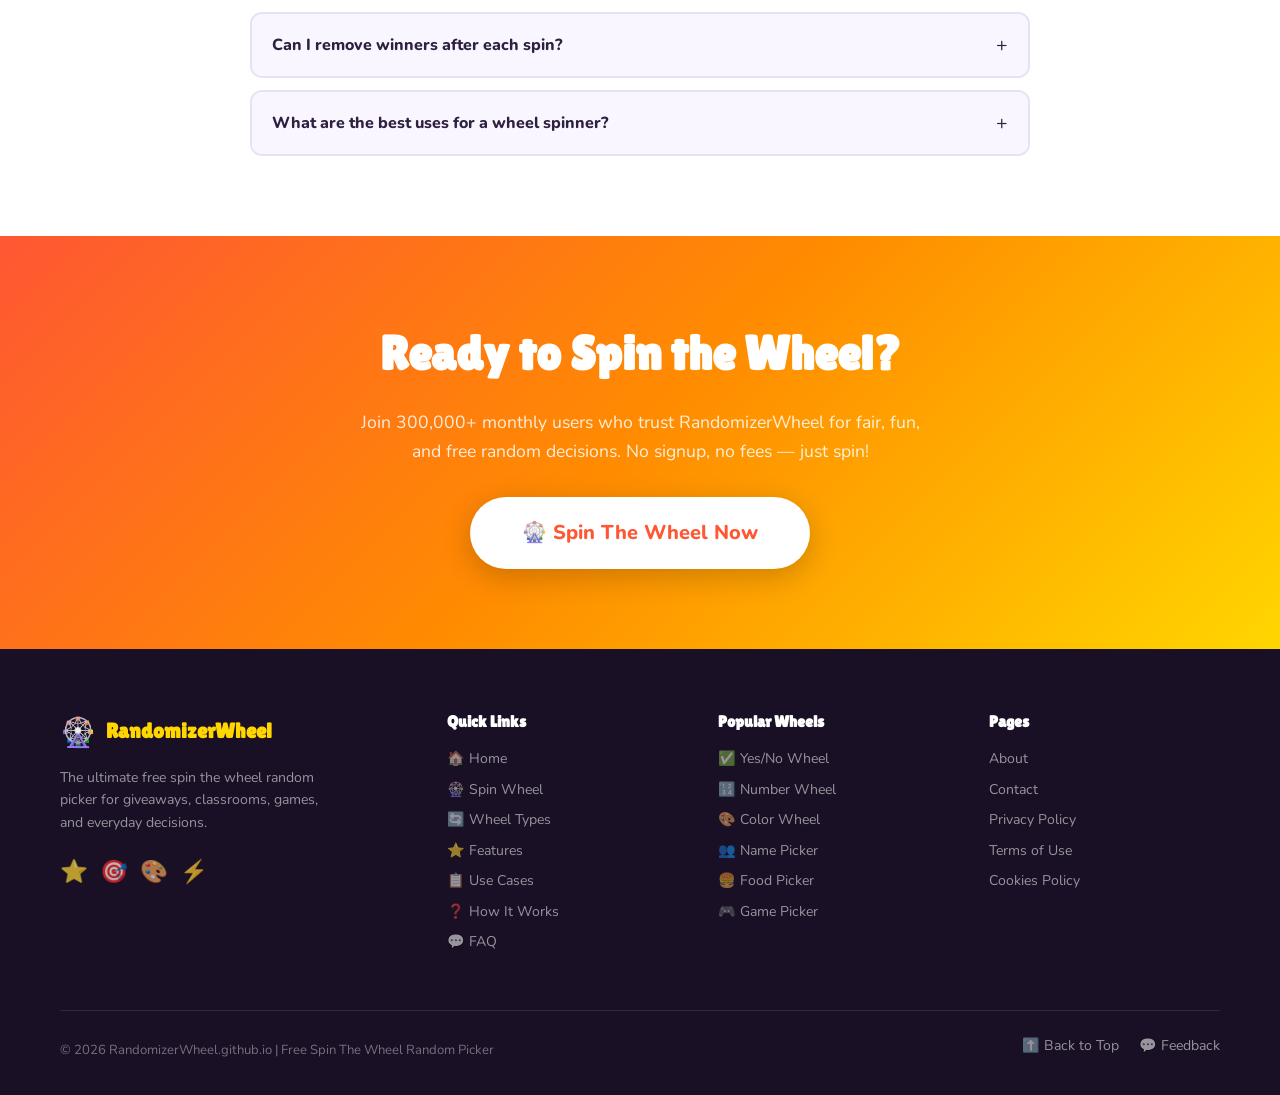
==== commit bf039db1: "Update index.html" ====
--- a/index.html
+++ b/index.html
@@ -73,7 +73,7 @@
           <div class="floating-card fc2">🍕 Pizza Night</div>
           <div class="mini-wheel-container">
             <canvas id="heroMiniWheel" width="260" height="260"></canvas>
-            <button class="mini-spin-btn" id="wheel-app">SPIN</button>
+            <button class="wheel-app-section" id="wheel-app">SPIN</button>
           </div>
         </div>
       </div>
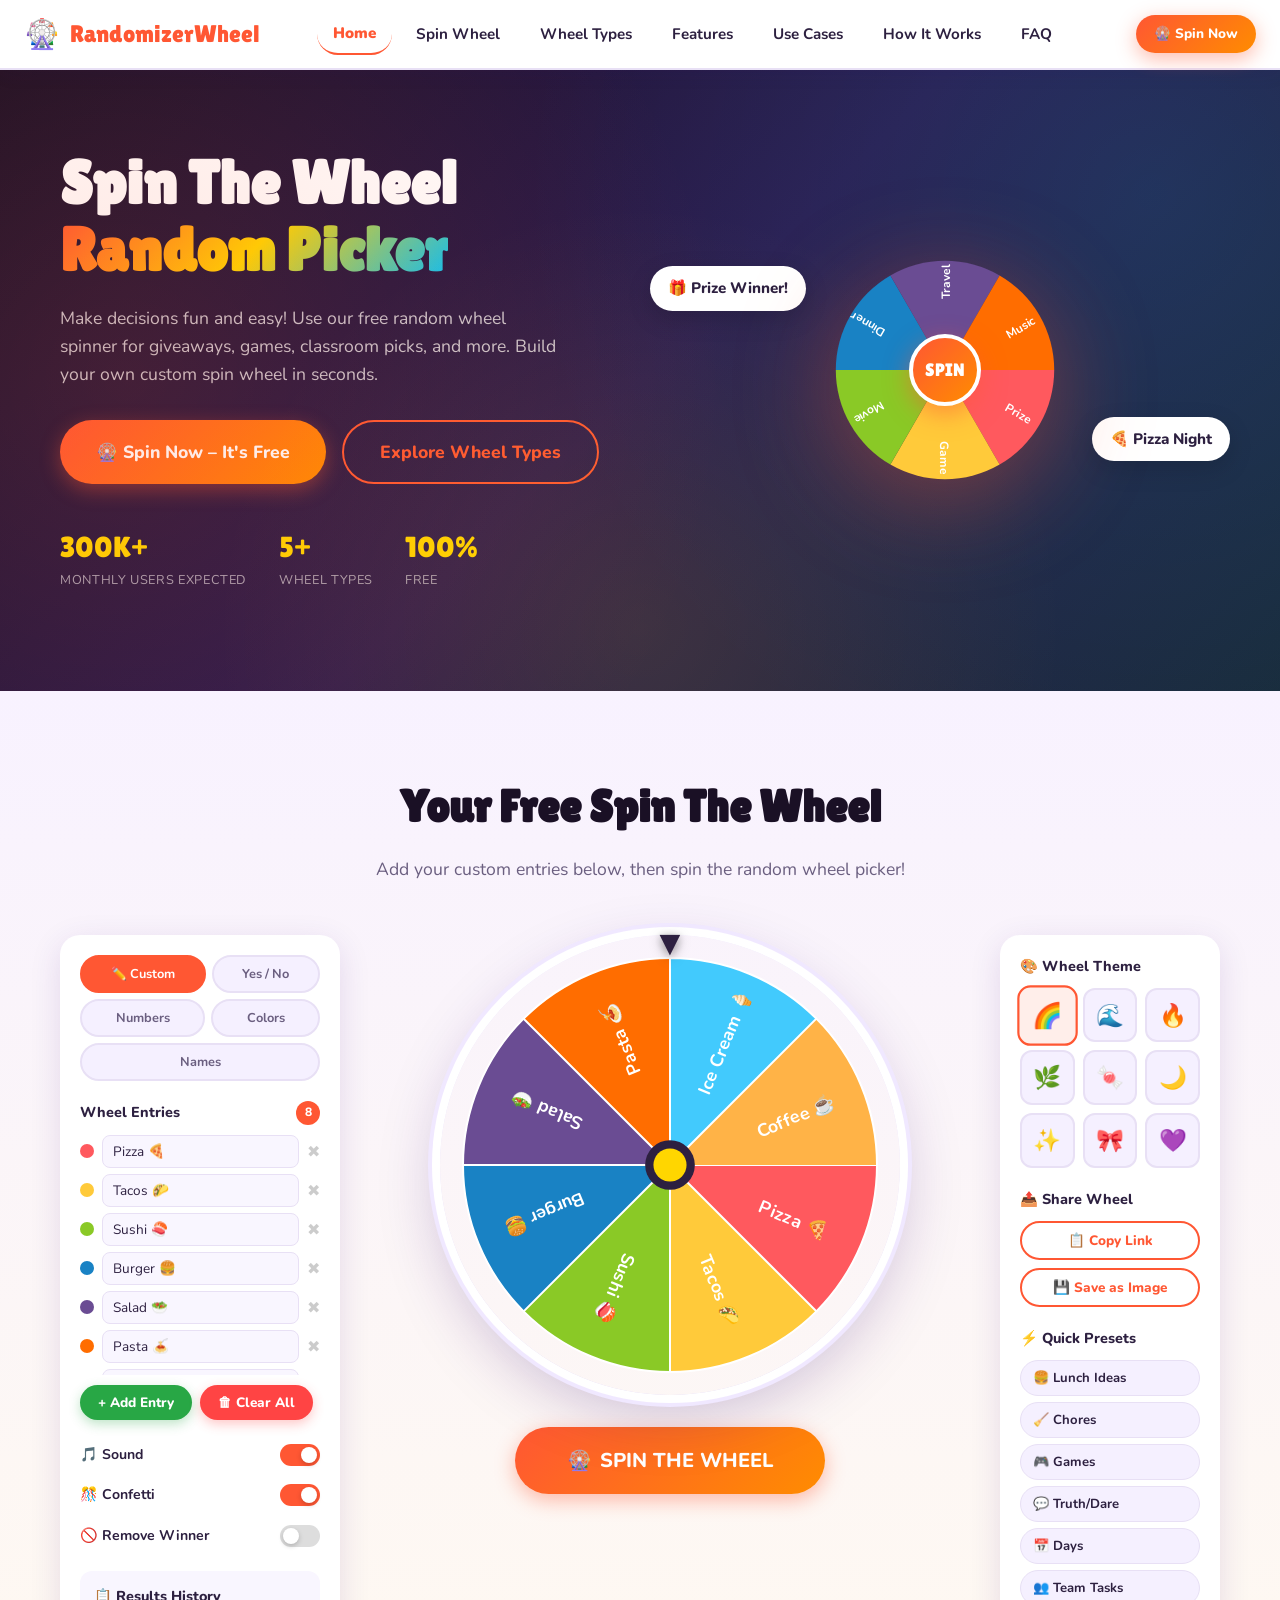
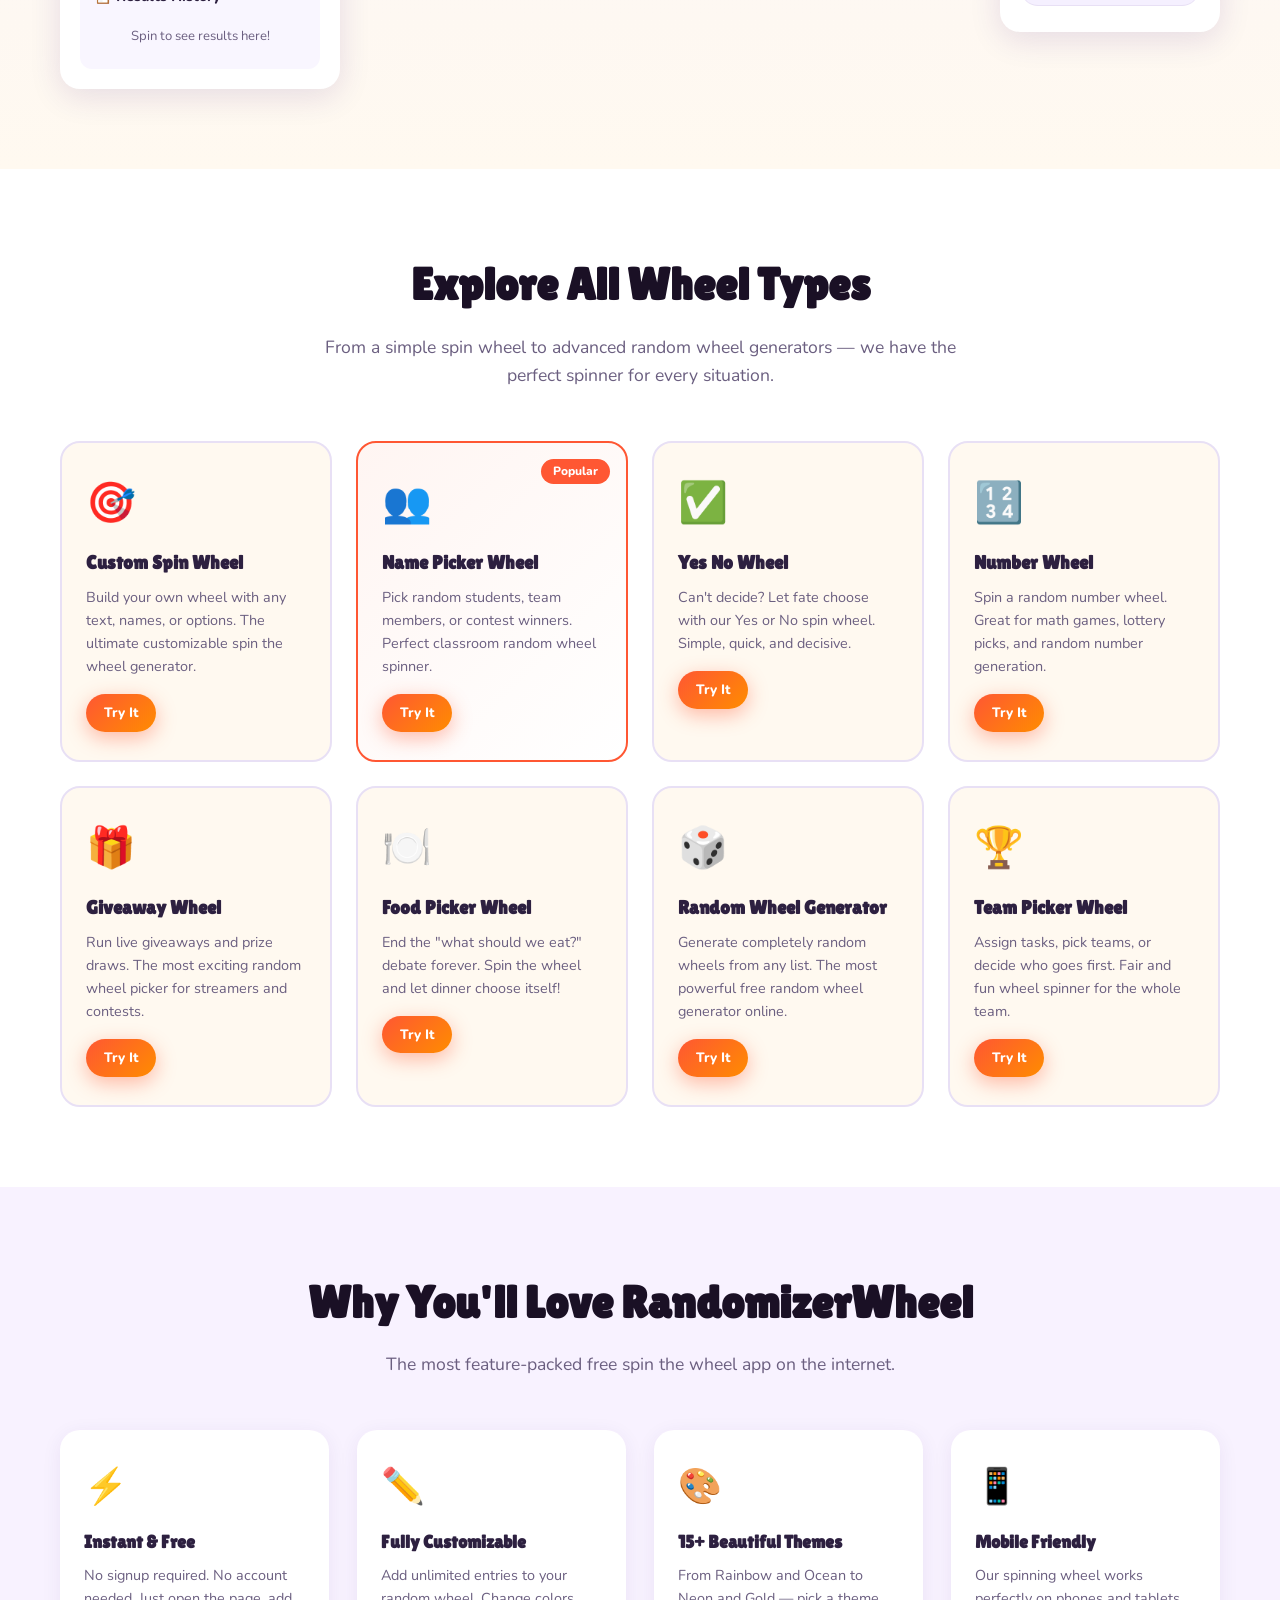
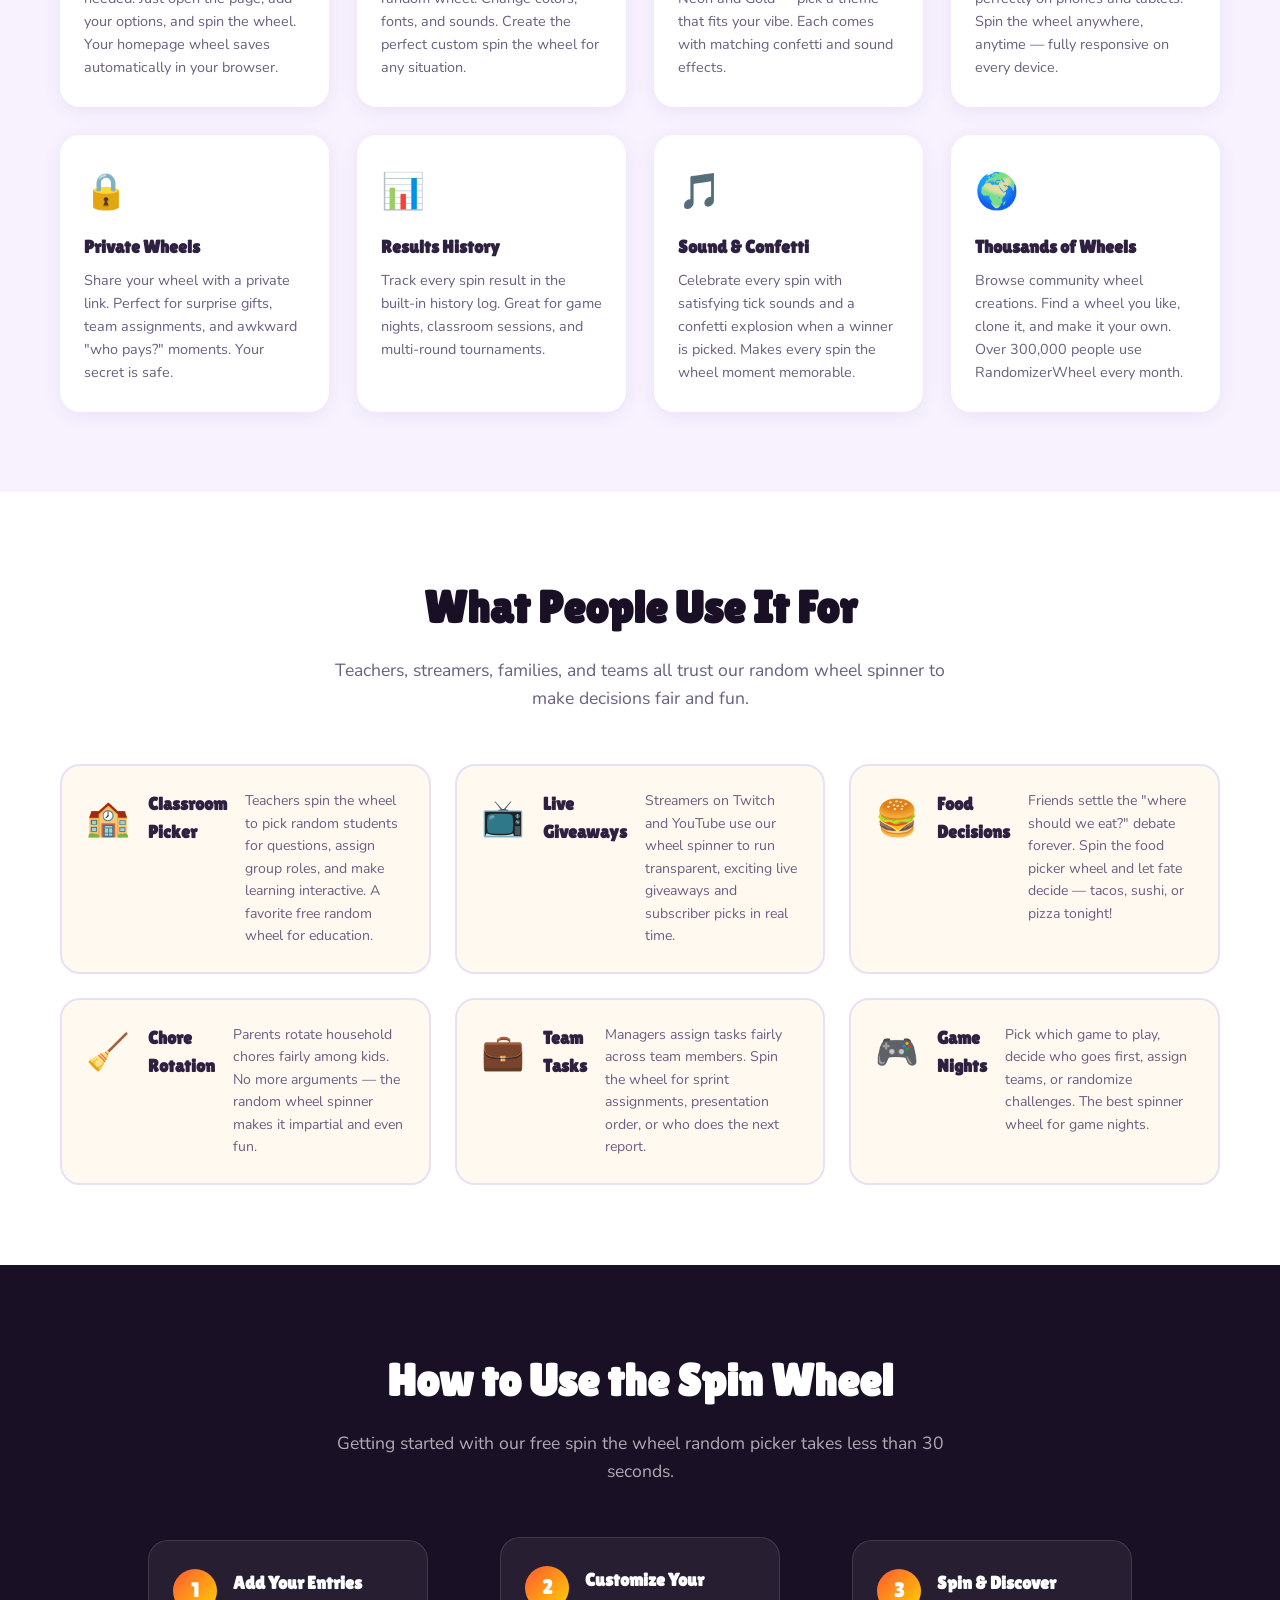
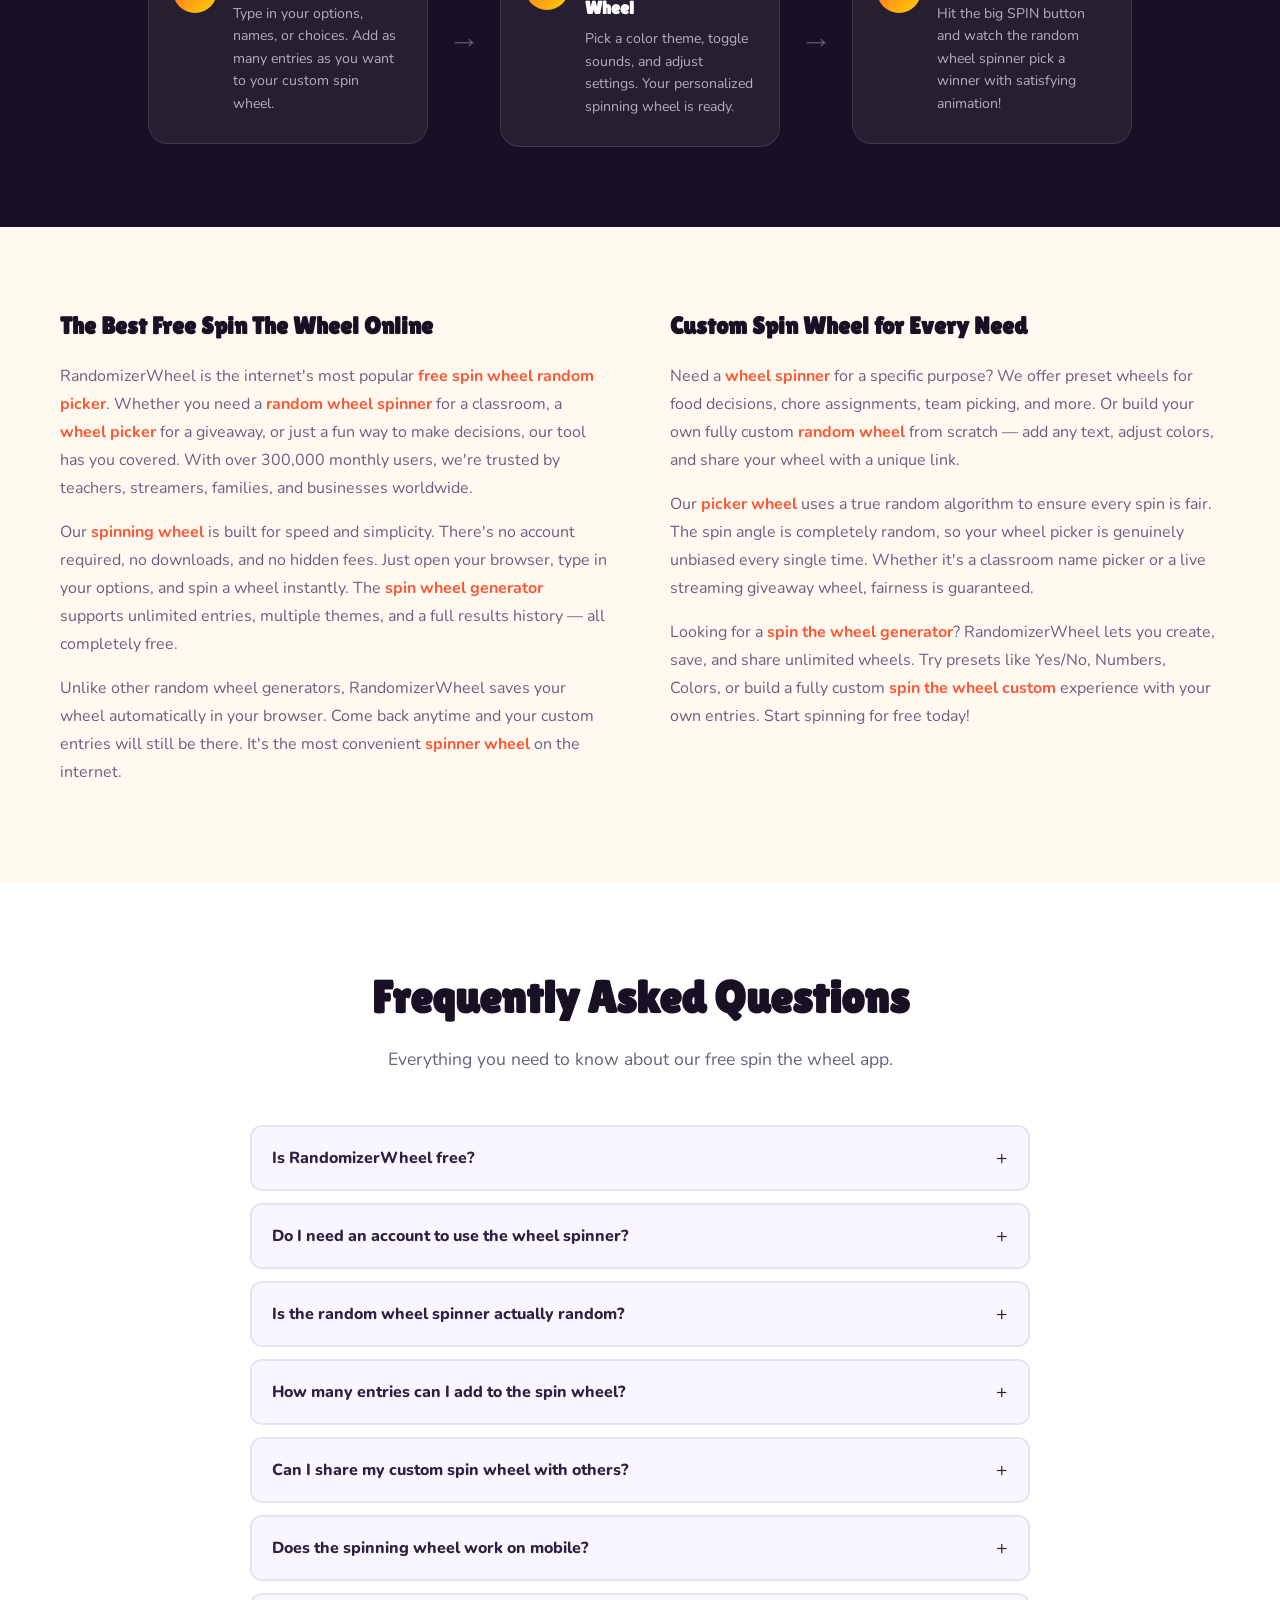
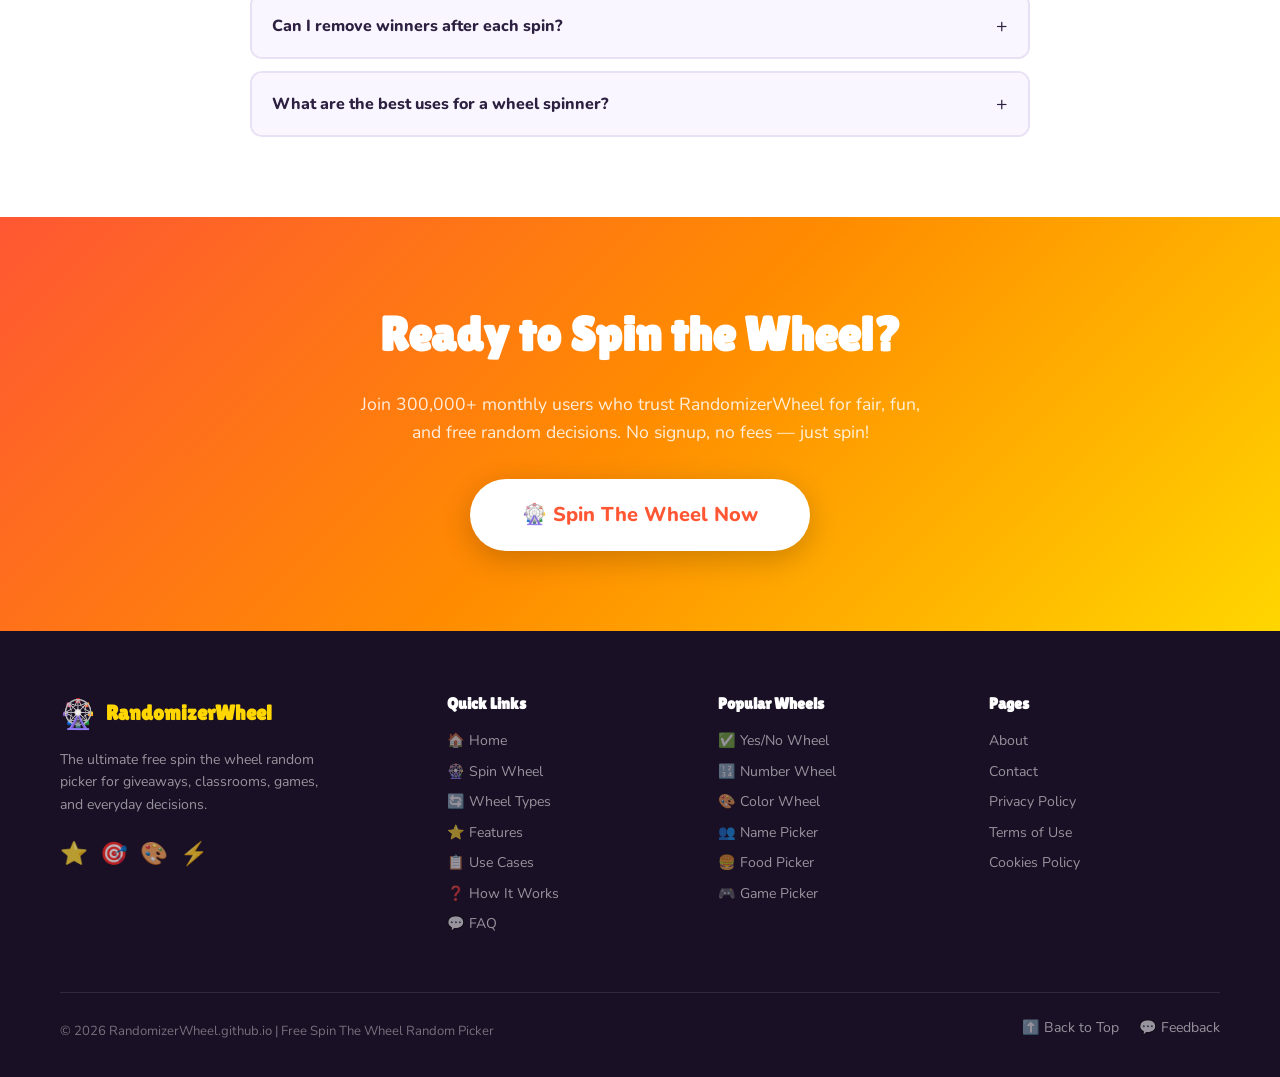
==== commit 9c4387ec: "Update index.html" ====
--- a/index.html
+++ b/index.html
@@ -73,7 +73,7 @@
           <div class="floating-card fc2">🍕 Pizza Night</div>
           <div class="mini-wheel-container">
             <canvas id="heroMiniWheel" width="260" height="260"></canvas>
-            <button class="wheel-app-section" id="wheel-app">SPIN</button>
+            <button class="mini-spin-btn" id="heroSpinBtn">SPIN</button>
           </div>
         </div>
       </div>
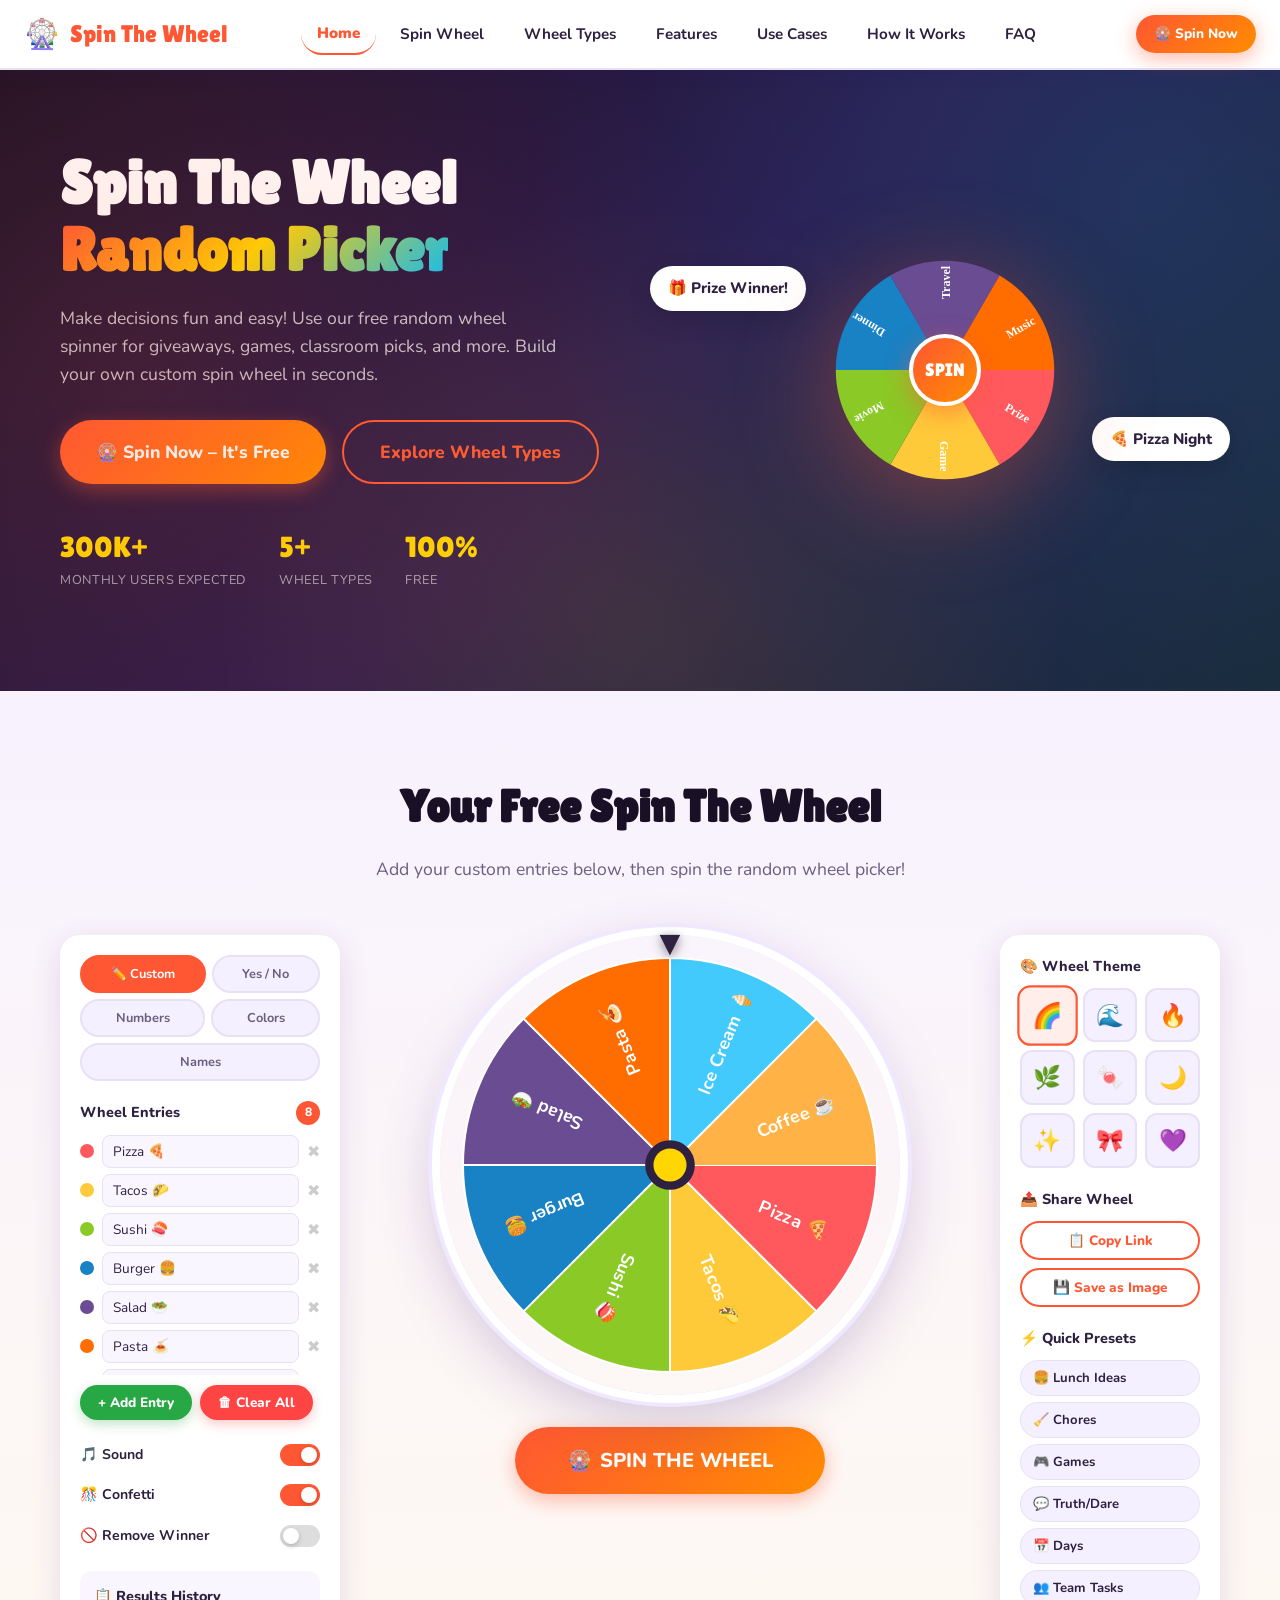
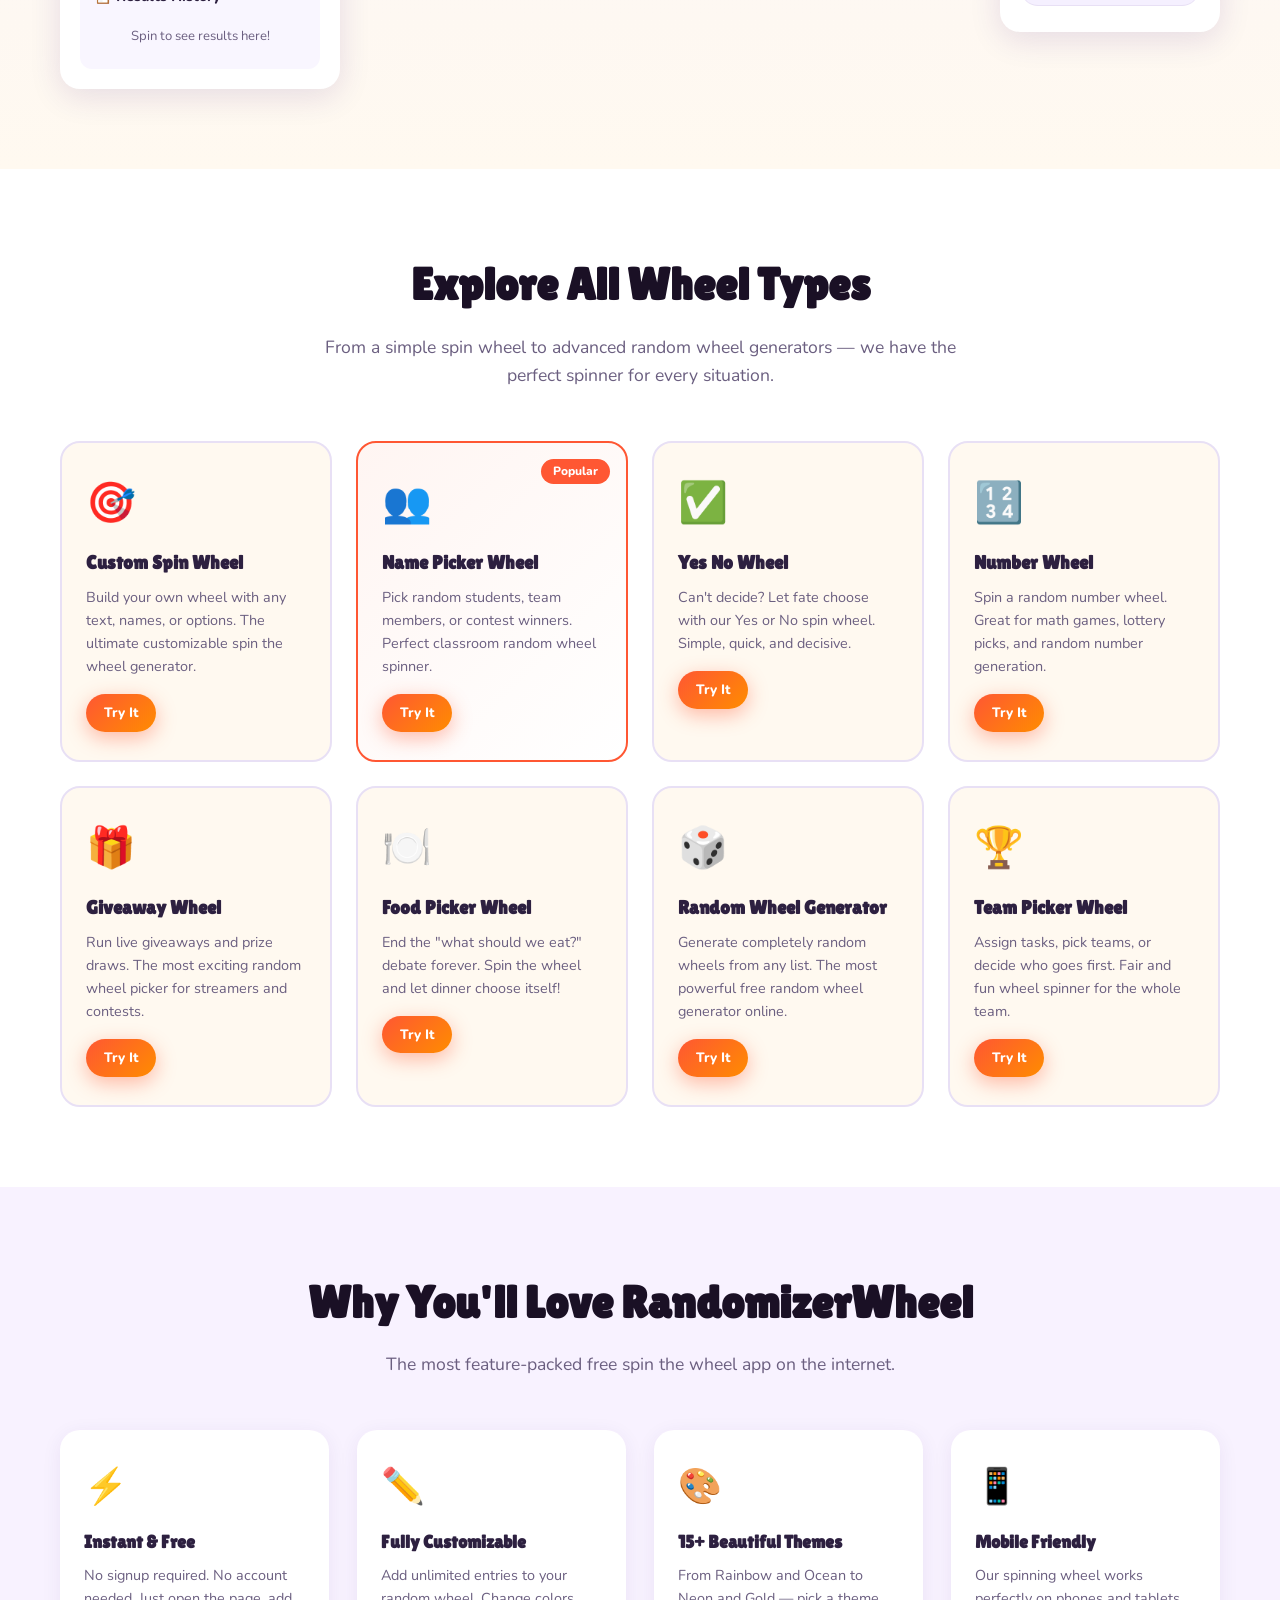
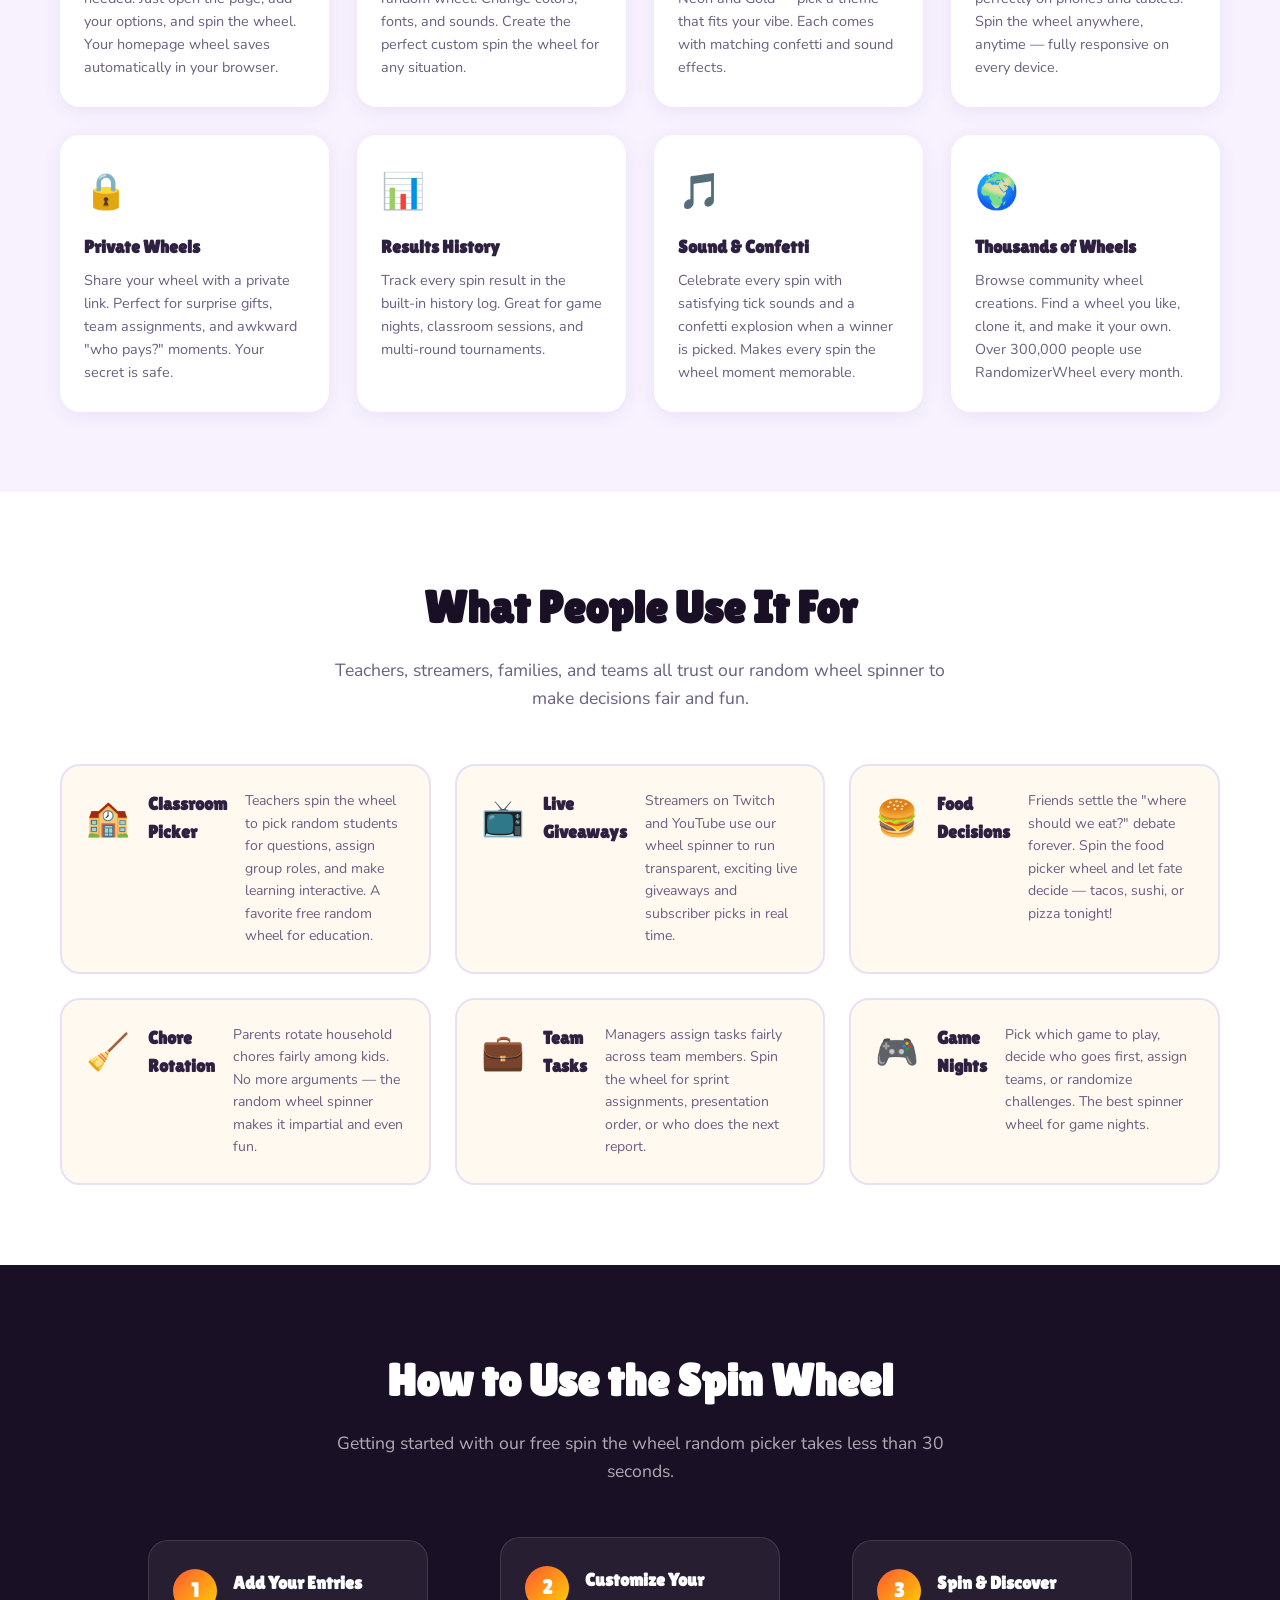
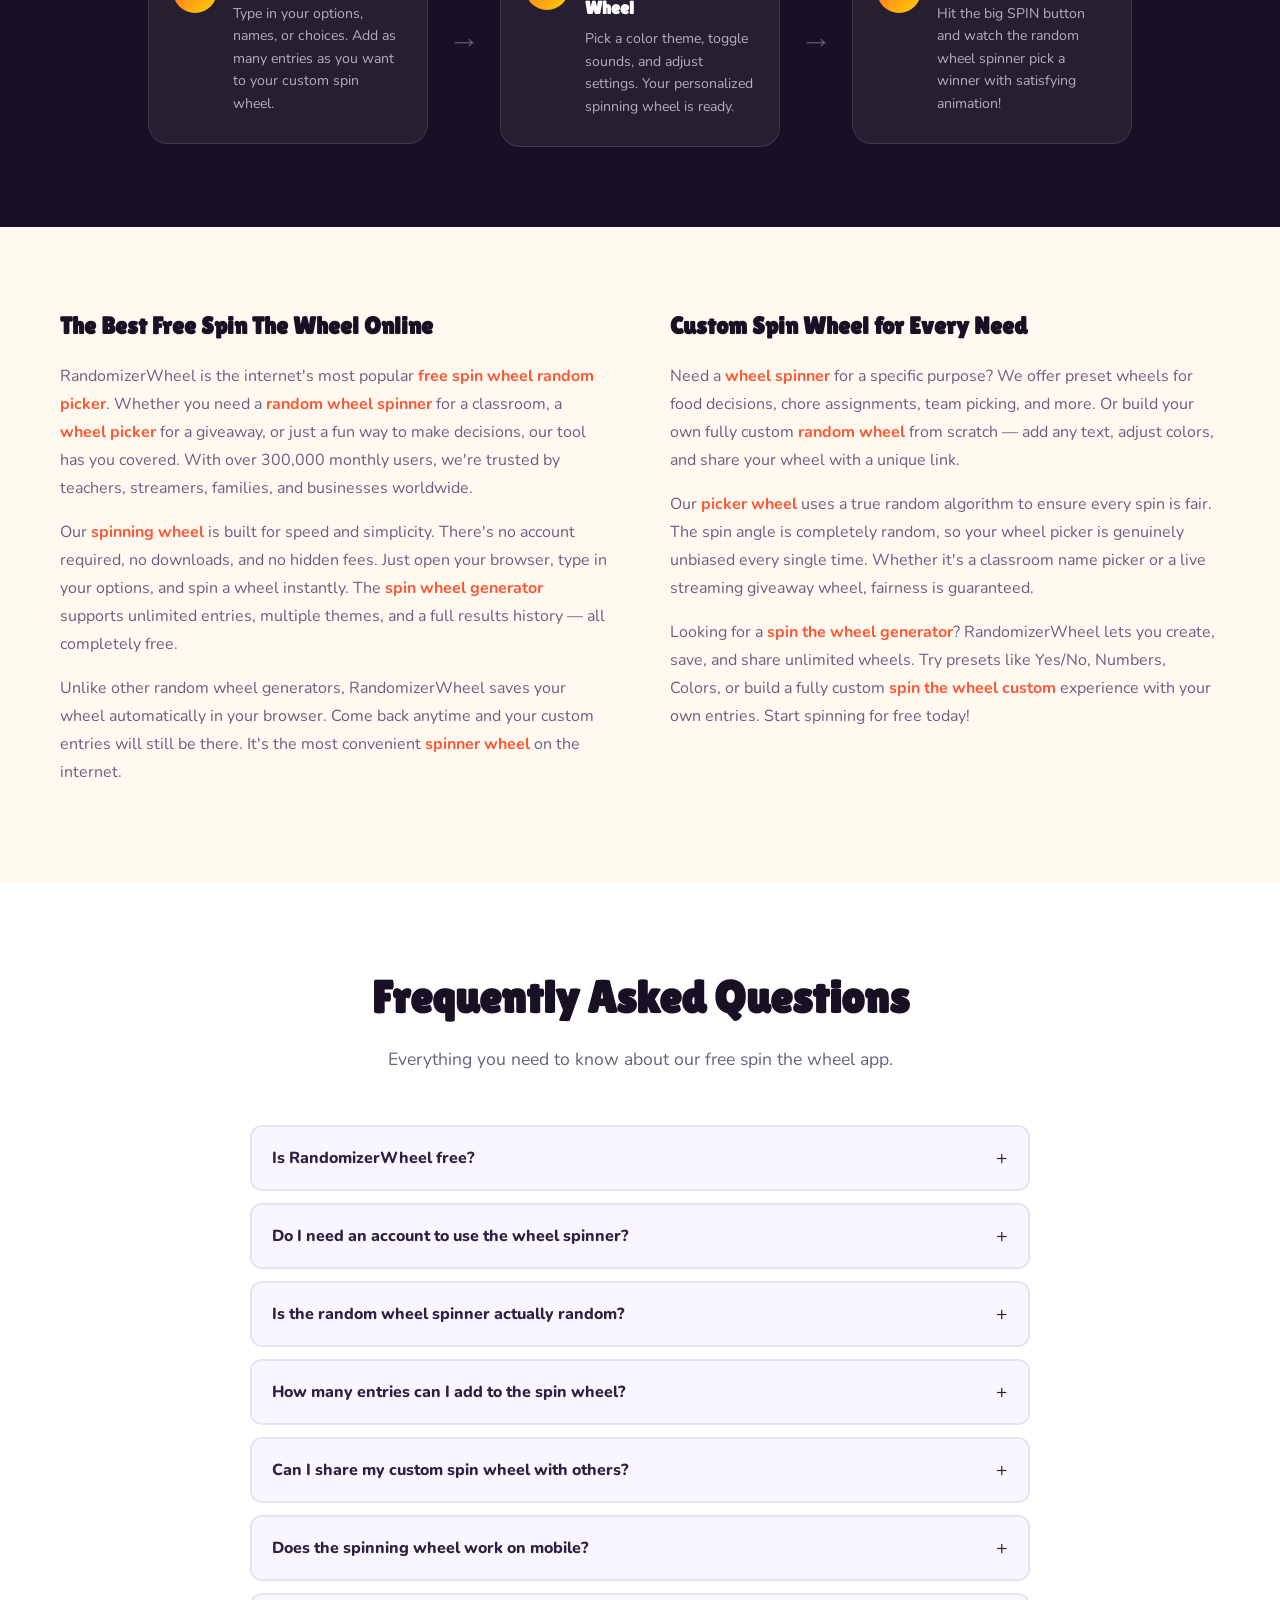
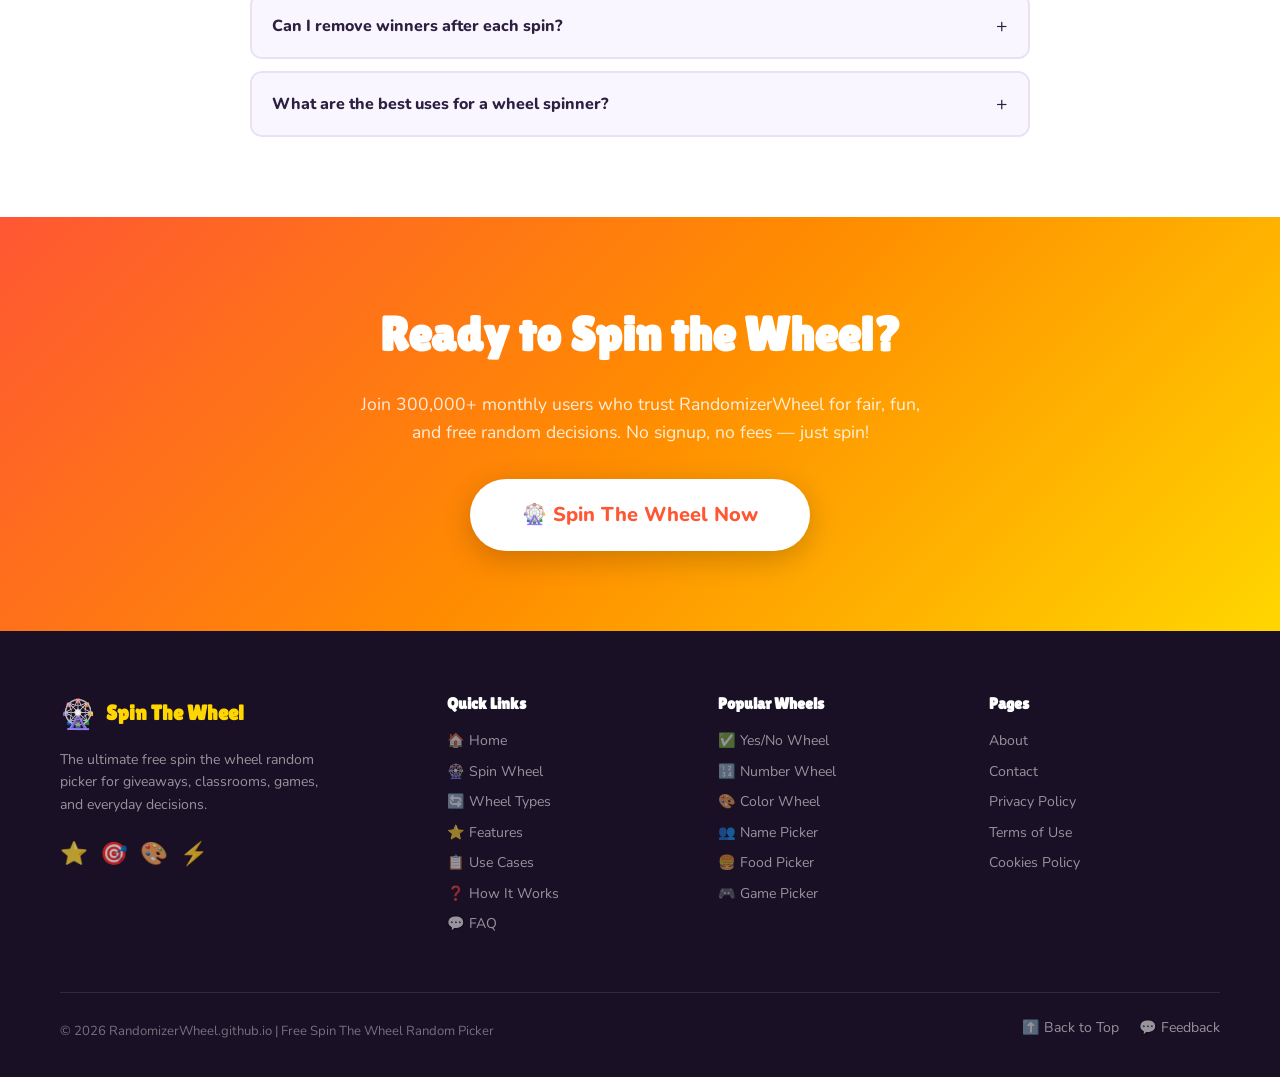
==== commit 90cafc89: "Update index.html" ====
--- a/index.html
+++ b/index.html
@@ -1,6 +1,15 @@
 <!DOCTYPE html>
 <html lang="en">
 <head>
+  <!-- Google tag (gtag.js) -->
+<script async src="https://www.googletagmanager.com/gtag/js?id=G-VZ1WWECNV9"></script>
+<script>
+  window.dataLayer = window.dataLayer || [];
+  function gtag(){dataLayer.push(arguments);}
+  gtag('js', new Date());
+
+  gtag('config', 'G-VZ1WWECNV9');
+</script>
   <meta charset="UTF-8" />
   <meta name="viewport" content="width=device-width, initial-scale=1.0" />
   <title>Spin The Wheel – Free Random Wheel Spinner | RandomizerWheel</title>
--- a/css/style.css
+++ b/css/style.css
@@ -601,3 +601,65 @@
   .wheel-type-tabs { flex-direction: column; }
   .tab-btn { text-align: center; }
 }
+/* Mobile: Wheel on top - FIXED VERSION */
+@media (max-width: 768px) {
+  .app-layout {
+    display: flex !important;
+    flex-direction: column !important;
+    gap: 24px;
+  }
+  
+  /* Center the wheel */
+  .wheel-center {
+    order: 0 !important;
+    margin-bottom: 20px;
+    display: flex !important;
+    flex-direction: column !important;
+    align-items: center !important;
+    justify-content: center !important;
+    width: 100% !important;
+  }
+  
+  /* Make wheel canvas responsive and centered */
+  .wheel-wrapper {
+    display: flex !important;
+    justify-content: center !important;
+    align-items: center !important;
+    width: 100% !important;
+  }
+  
+  #mainWheel {
+    display: block !important;
+    margin: 0 auto !important;
+    width: 280px !important;
+    height: 280px !important;
+  }
+  
+  /* Controls - full width */
+  .app-controls {
+    order: 1 !important;
+    width: 100% !important;
+    box-sizing: border-box !important;
+  }
+  
+  /* Right panel - full width */
+  .app-right {
+    order: 2 !important;
+    width: 100% !important;
+    box-sizing: border-box !important;
+  }
+  
+  /* Fix entries list width */
+  .entries-list {
+    width: 100%;
+  }
+  
+  .entry-row {
+    width: 100%;
+  }
+  
+  .entry-input {
+    width: 100%;
+    min-width: 0;
+  }
+}
